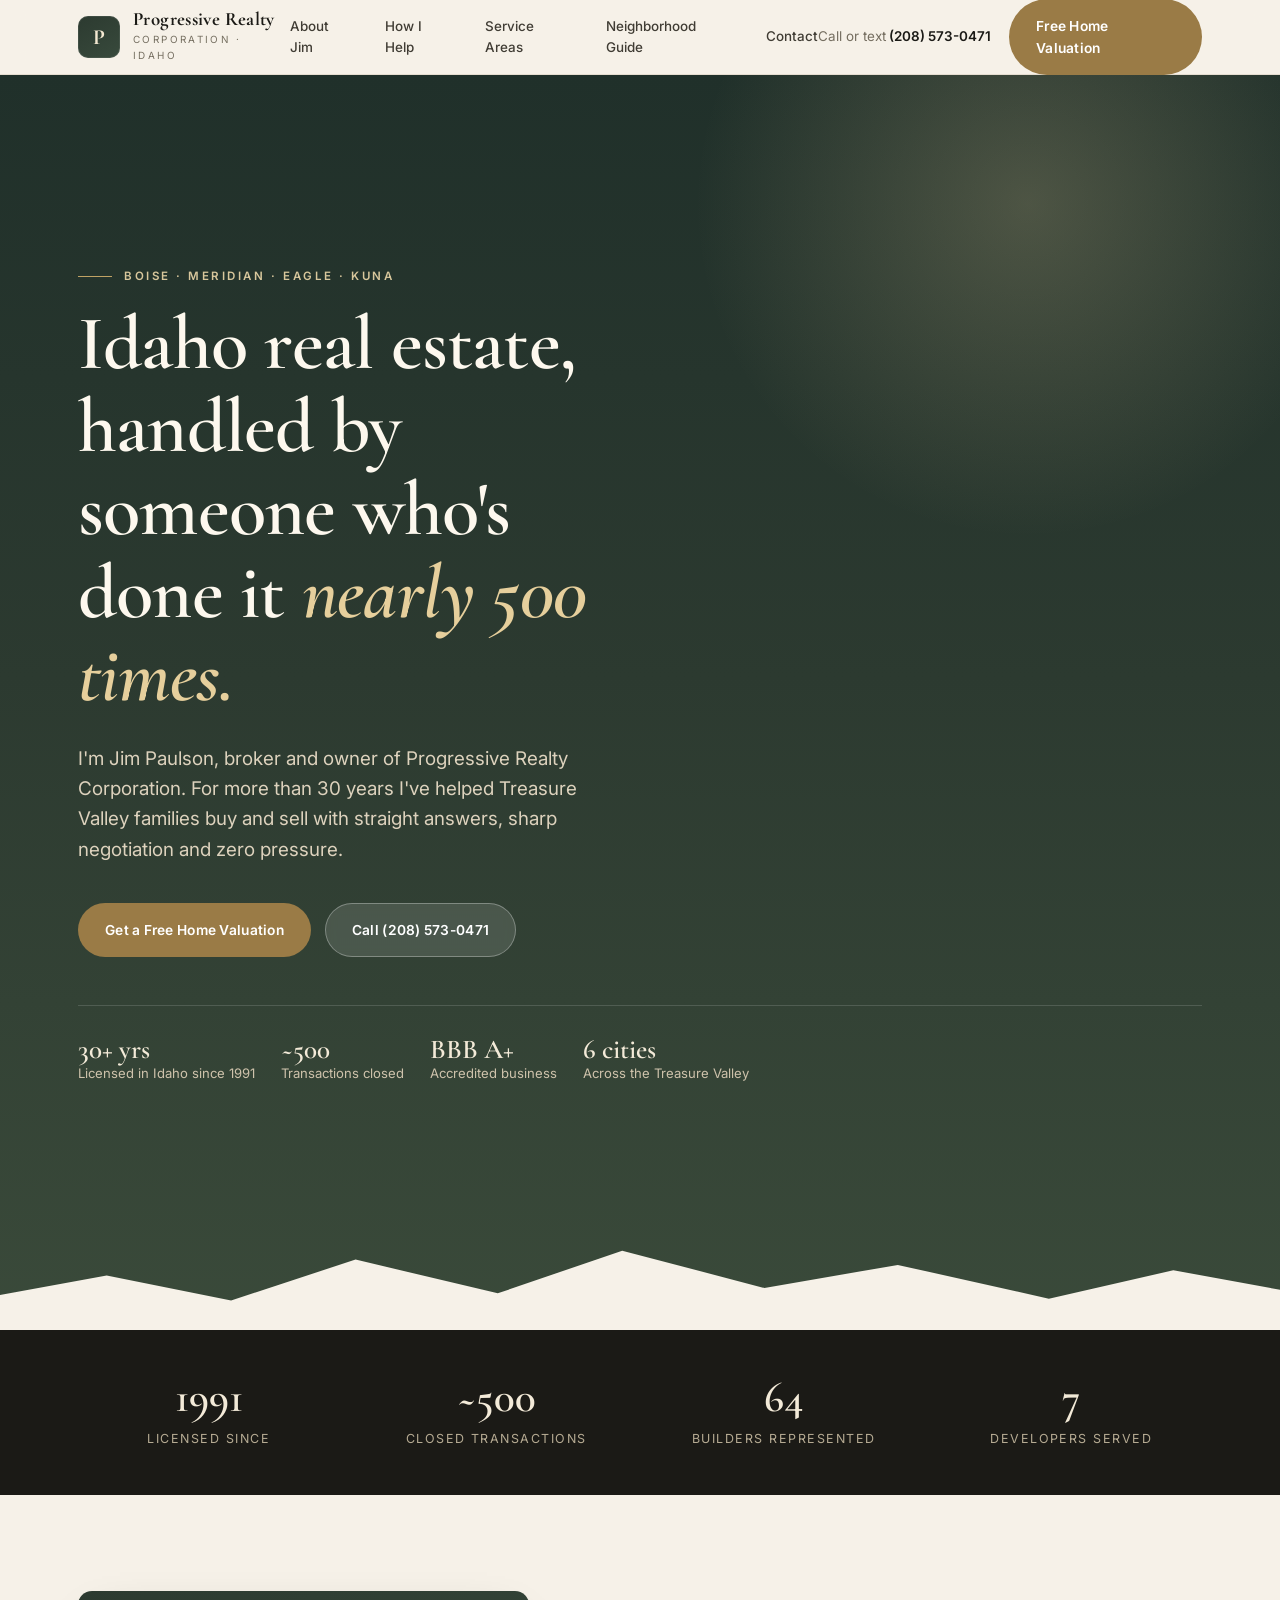
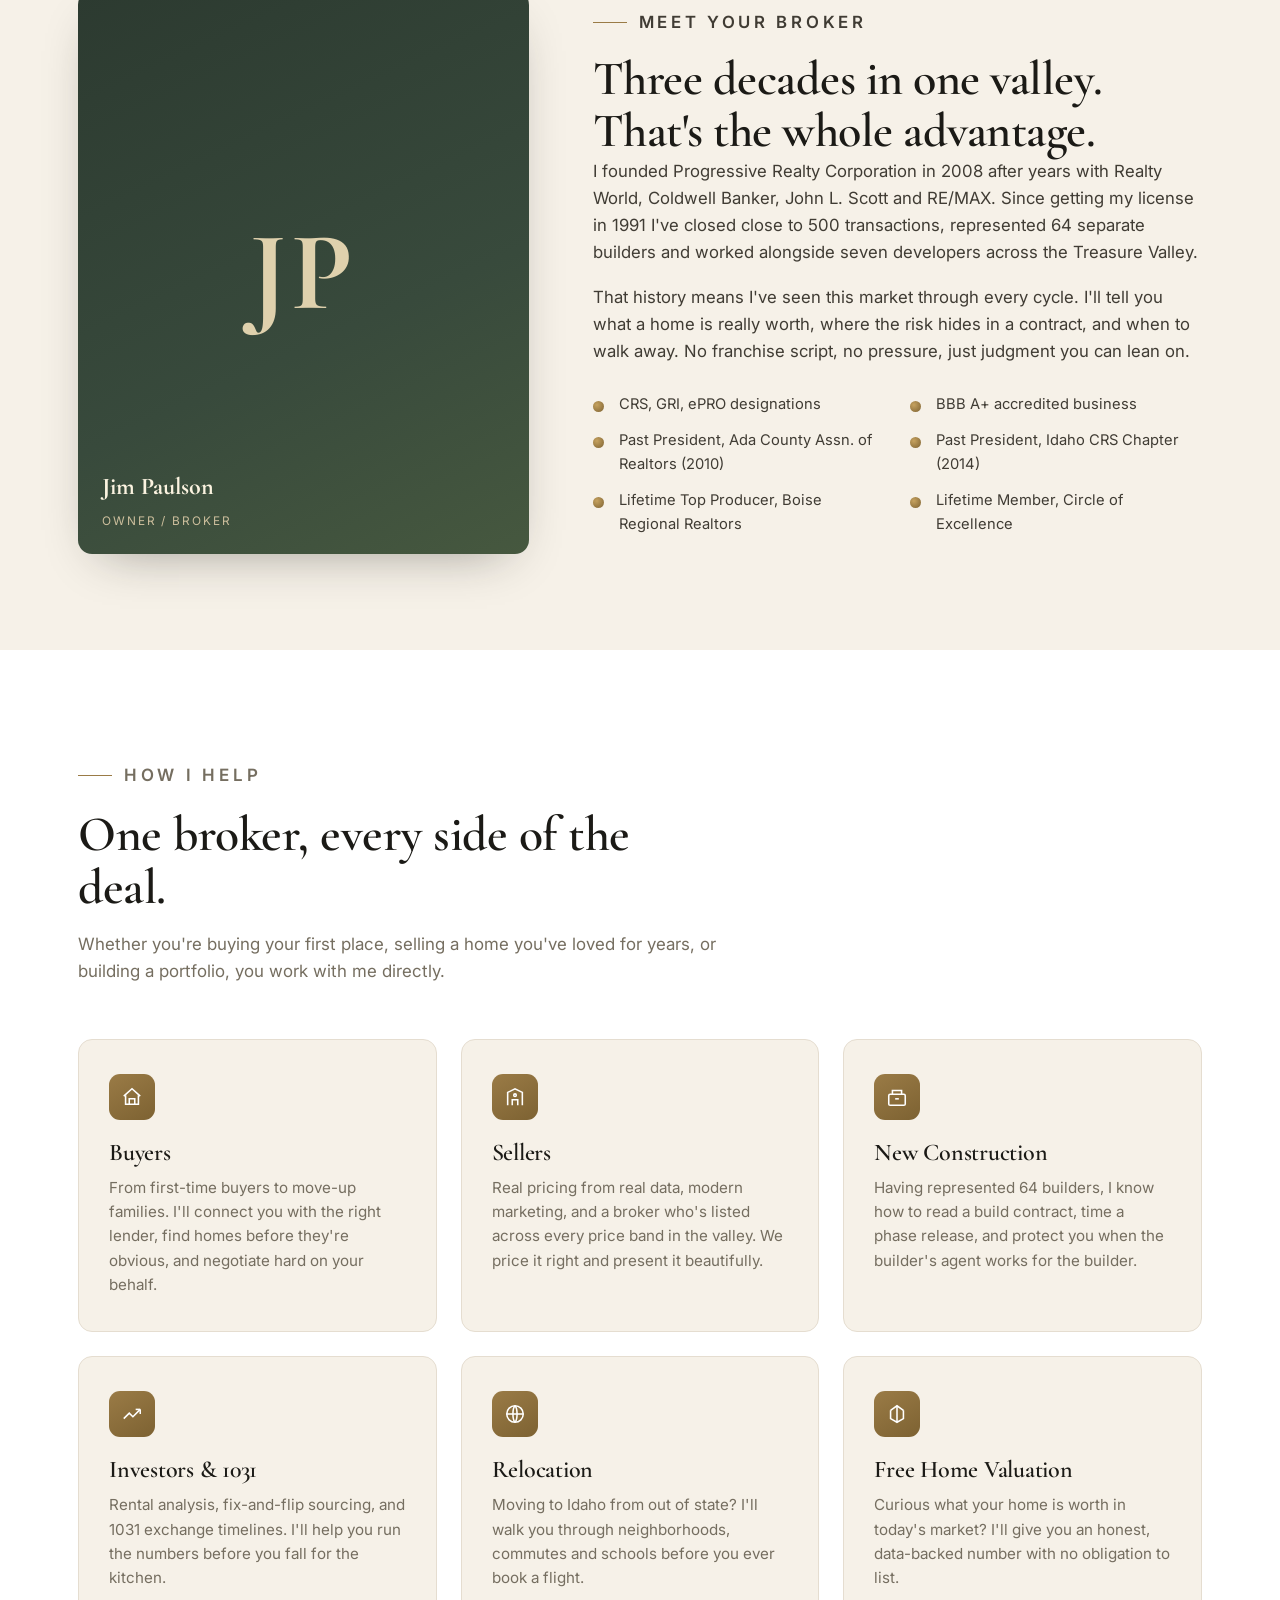
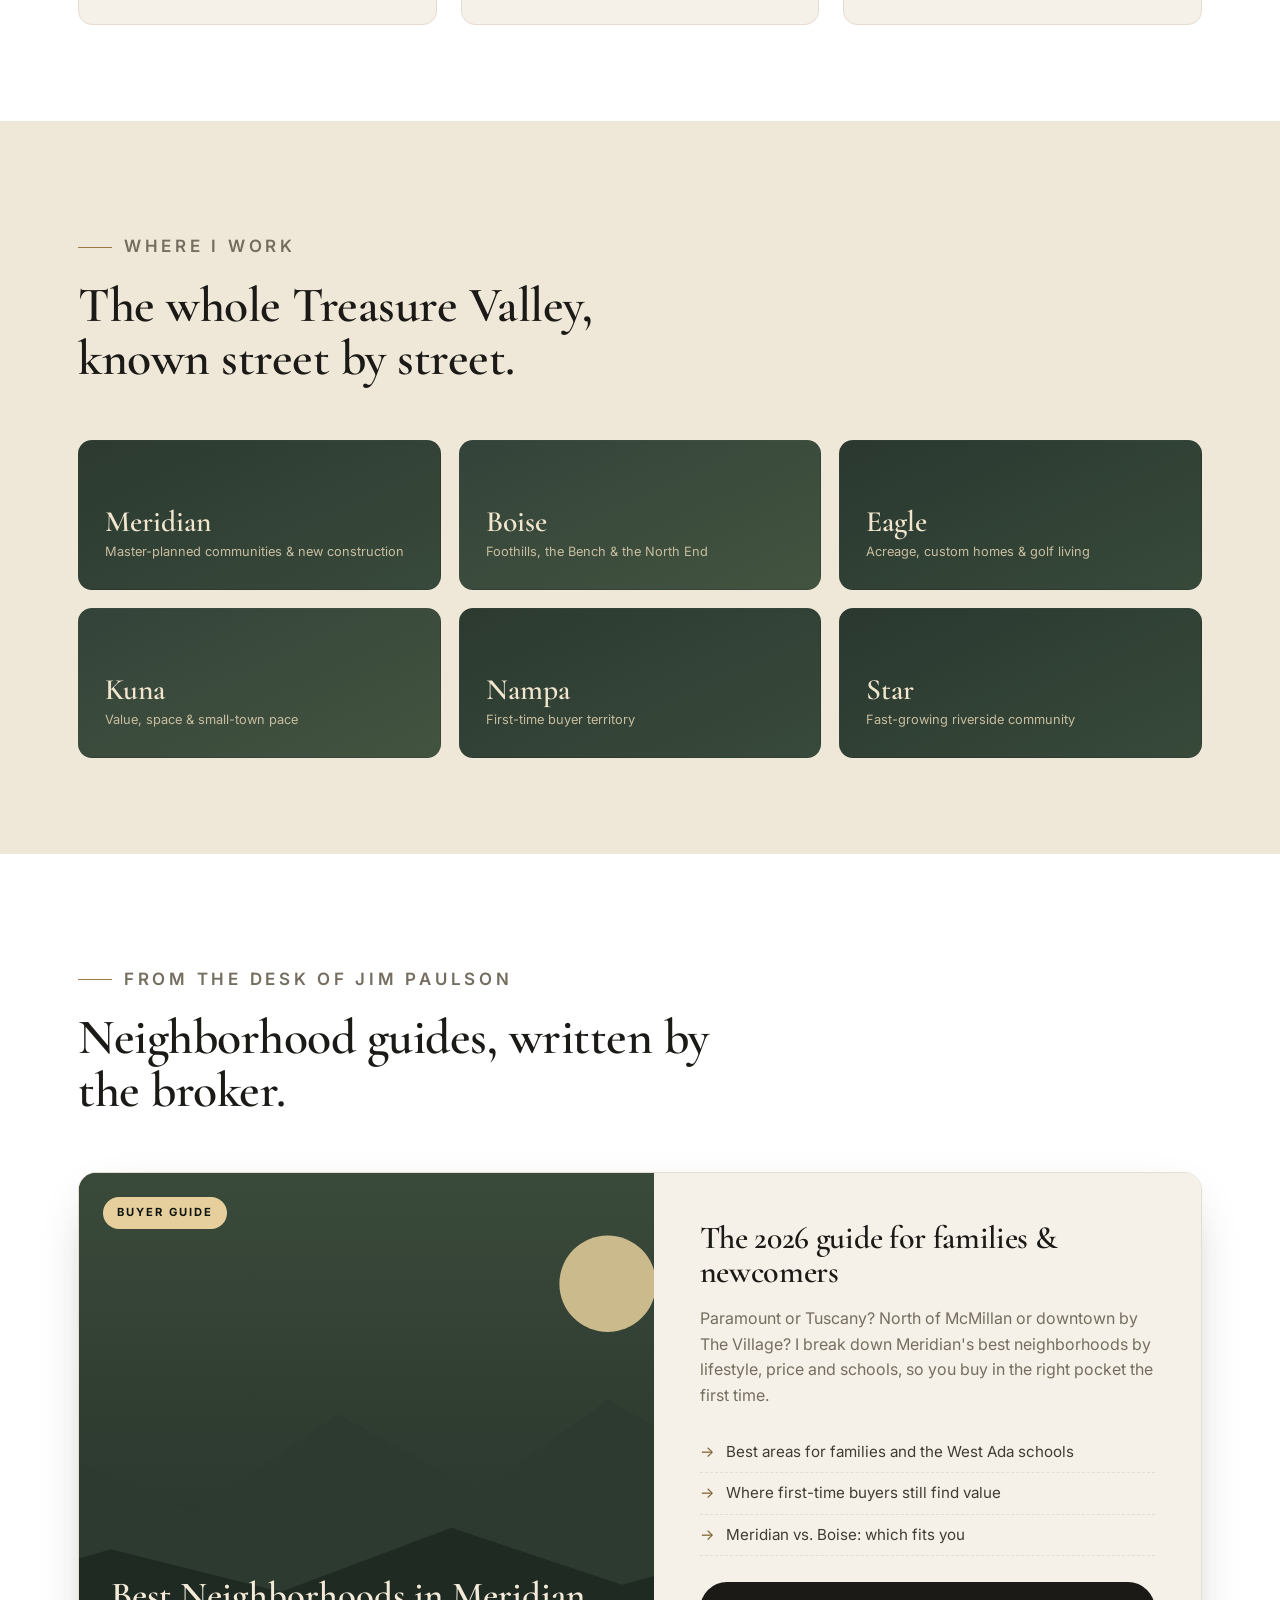
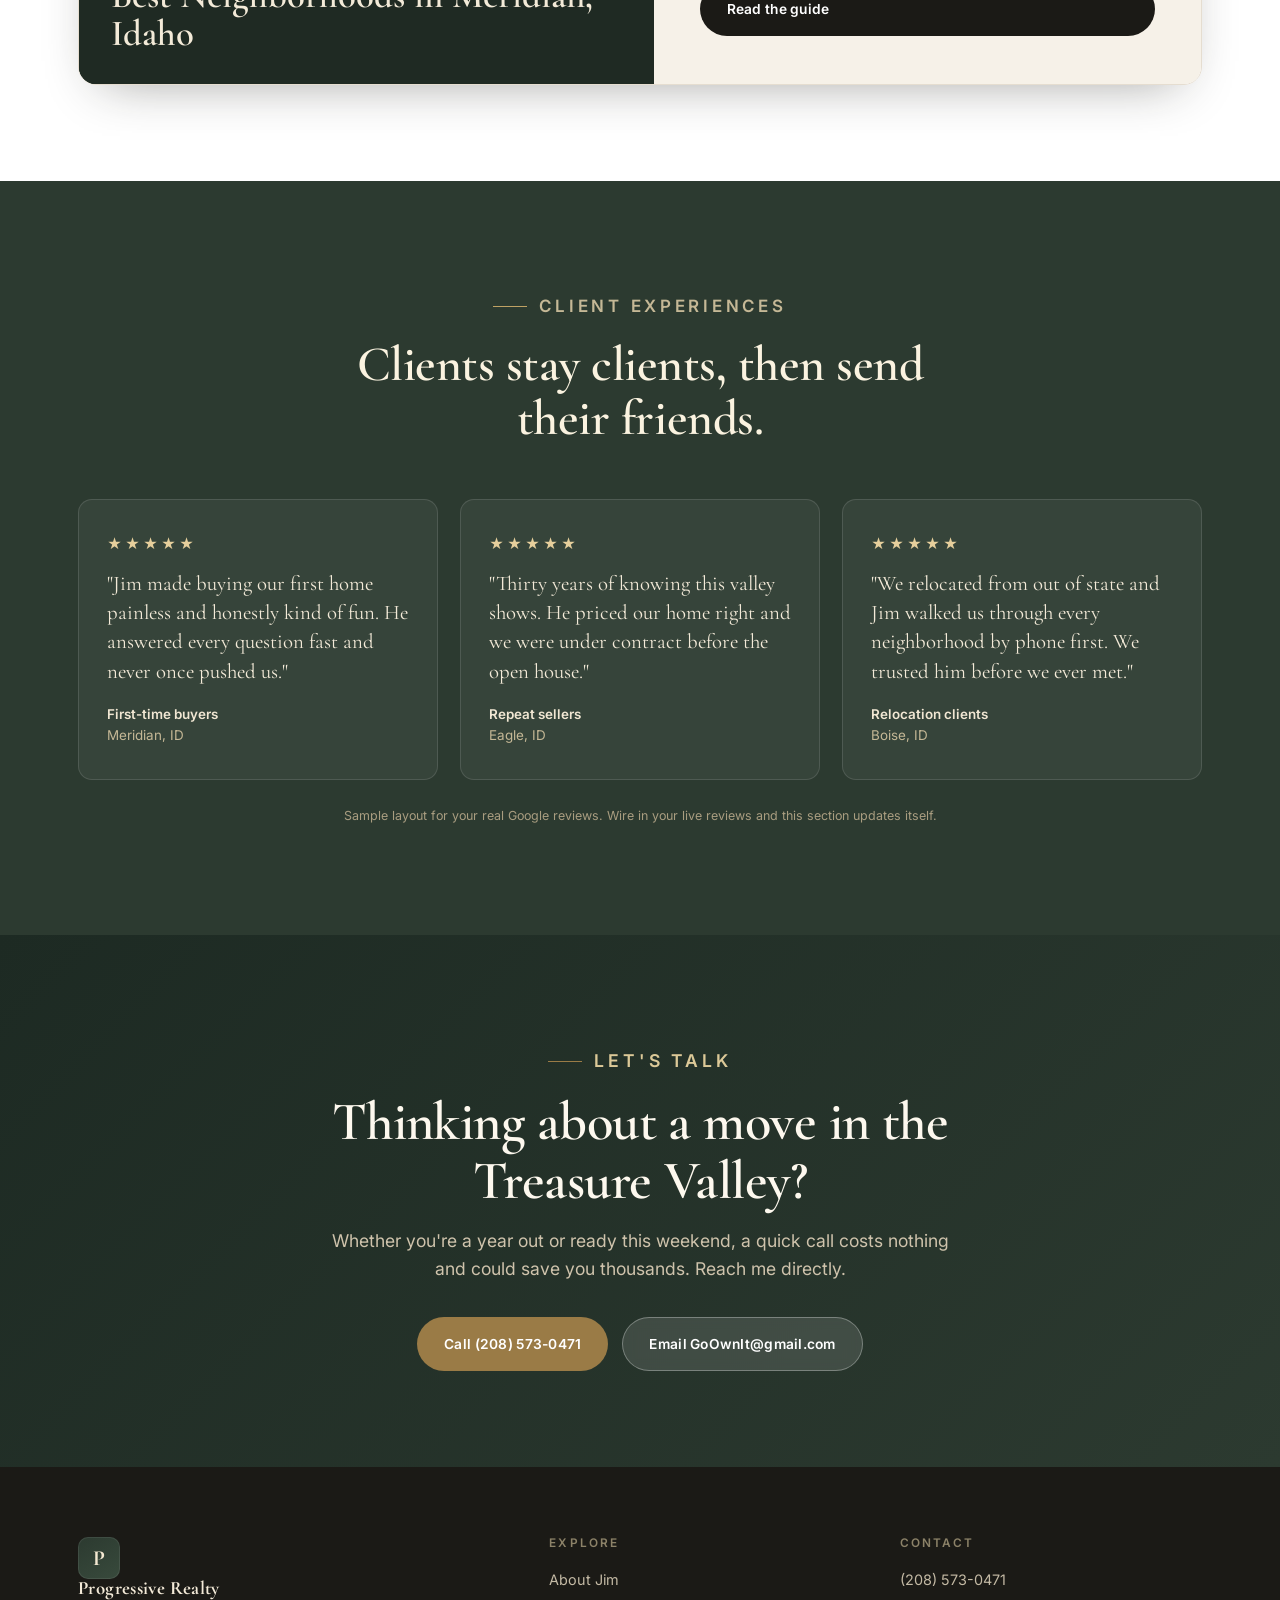
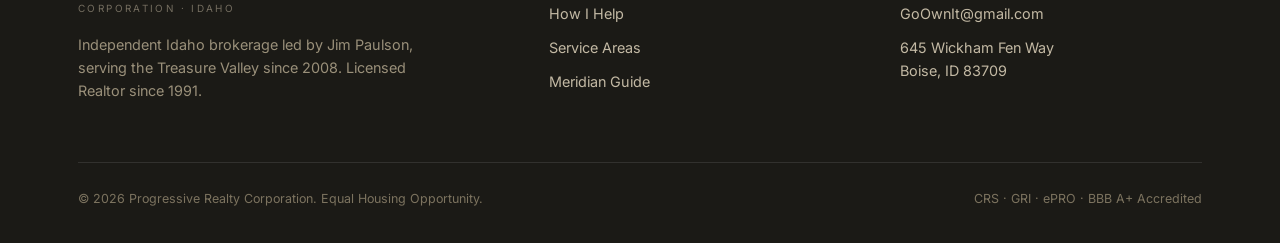
==== index.html @ 0dbea503 "Polish: replace em dash in homepage title" ====
<!DOCTYPE html>
<html lang="en">
<head>
<meta charset="UTF-8">
<meta name="viewport" content="width=device-width, initial-scale=1">
<title>Progressive Realty Corporation | Boise, Meridian & Eagle Idaho Real Estate | Jim Paulson, Broker</title>
<meta name="description" content="Buy or sell with Jim Paulson, broker/owner of Progressive Realty Corporation. 30+ years and nearly 500 closed transactions across Boise, Meridian, Eagle, Kuna, Nampa and Star, Idaho. BBB A+ accredited.">
<link rel="canonical" href="https://www.progressive-realty.info/">
<meta property="og:type" content="website">
<meta property="og:title" content="Progressive Realty Corporation — Boise & Meridian Idaho Real Estate">
<meta property="og:description" content="A Treasure Valley broker with 30+ years and nearly 500 closed deals. Honest guidance for buyers and sellers in Boise, Meridian and Eagle.">
<meta property="og:url" content="https://www.progressive-realty.info/">
<meta name="robots" content="index,follow">
<link rel="preconnect" href="https://fonts.googleapis.com">
<link rel="preconnect" href="https://fonts.gstatic.com" crossorigin>
<link href="https://fonts.googleapis.com/css2?family=Cormorant+Garamond:ital,wght@0,500;0,600;0,700;1,500;1,600&family=Inter:wght@400;500;600;700&display=swap" rel="stylesheet">
<link rel="stylesheet" href="styles.css">
<link rel="icon" href="data:image/svg+xml,<svg xmlns='http://www.w3.org/2000/svg' viewBox='0 0 100 100'><rect width='100' height='100' rx='20' fill='%232c3a30'/><text x='50' y='70' font-size='62' text-anchor='middle' fill='%23e9d9b4' font-family='Georgia,serif' font-weight='700'>P</text></svg>">
<script type="application/ld+json">
{
  "@context":"https://schema.org",
  "@type":"RealEstateAgent",
  "name":"Progressive Realty Corporation — Jim Paulson",
  "image":"https://www.progressive-realty.info/",
  "url":"https://www.progressive-realty.info/",
  "telephone":"+1-208-573-0471",
  "email":"GoOwnIt@gmail.com",
  "founder":"Jim Paulson",
  "foundingDate":"2008",
  "priceRange":"$$",
  "address":{"@type":"PostalAddress","streetAddress":"645 Wickham Fen Way","addressLocality":"Boise","addressRegion":"ID","postalCode":"83709","addressCountry":"US"},
  "areaServed":["Boise, ID","Meridian, ID","Eagle, ID","Kuna, ID","Nampa, ID","Star, ID"],
  "knowsAbout":["Residential real estate","First-time home buyers","New construction","Investment property","1031 exchange","Relocation"],
  "award":["Lifetime Top Producer & Honor Society Member — Boise Regional Realtors","Lifetime Member, Circle of Excellence — Ada County Association of Realtors","Past President, Ada County Association of Realtors (2010)","Past President, Idaho Chapter Council of Residential Specialists (2014)"]
}
</script>
</head>
<body>

<header class="nav">
  <div class="wrap nav-inner">
    <a class="brand" href="/">
      <div class="brand-mark">P</div>
      <div>
        <div class="brand-name">Progressive Realty</div>
        <div class="brand-sub">Corporation &middot; Idaho</div>
      </div>
    </a>
    <nav class="nav-links">
      <a href="#about">About Jim</a>
      <a href="#services">How I Help</a>
      <a href="#areas">Service Areas</a>
      <a href="meridian-neighborhoods.html">Neighborhood Guide</a>
      <a href="#contact">Contact</a>
    </nav>
    <div class="nav-cta">
      <span class="nav-phone"><span>Call or text</span> (208) 573-0471</span>
      <a class="btn btn-gold" href="#contact">Free Home Valuation</a>
    </div>
  </div>
</header>

<section class="hero">
  <div class="hero-glow"></div>
  <div class="wrap">
    <p class="eyebrow hero-eyebrow">Boise &middot; Meridian &middot; Eagle &middot; Kuna</p>
    <h1>Idaho real estate, handled by someone who's done it <em>nearly 500 times.</em></h1>
    <p class="hero-lead">I'm Jim Paulson, broker and owner of Progressive Realty Corporation. For more than 30 years I've helped Treasure Valley families buy and sell with straight answers, sharp negotiation and zero pressure.</p>
    <div class="hero-actions">
      <a class="btn btn-gold" href="#contact">Get a Free Home Valuation</a>
      <a class="btn btn-light" href="tel:+12085730471">Call (208) 573-0471</a>
    </div>
    <div class="hero-trust">
      <div><b>30+ yrs</b>Licensed in Idaho since 1991</div>
      <div><b>~500</b>Transactions closed</div>
      <div><b>BBB A+</b>Accredited business</div>
      <div><b>6 cities</b>Across the Treasure Valley</div>
    </div>
  </div>
  <svg class="hero-ridge" viewBox="0 0 1440 120" preserveAspectRatio="none" xmlns="http://www.w3.org/2000/svg">
    <path d="M0,80 L120,58 L260,86 L400,40 L560,78 L700,30 L860,72 L1010,46 L1180,84 L1320,52 L1440,74 L1440,120 L0,120 Z" fill="#f6f1e8"/>
  </svg>
</section>

<section class="stats" style="padding-top:46px;padding-bottom:46px">
  <div class="wrap">
    <div class="stats-grid">
      <div class="stat reveal"><b>1991</b><span>Licensed Since</span></div>
      <div class="stat reveal"><b>~500</b><span>Closed Transactions</span></div>
      <div class="stat reveal"><b>64</b><span>Builders Represented</span></div>
      <div class="stat reveal"><b>7</b><span>Developers Served</span></div>
    </div>
  </div>
</section>

<section class="about" id="about">
  <div class="wrap about-grid">
    <div class="portrait reveal">
      <div class="mono">JP</div>
      <div class="plabel"><b>Jim Paulson</b><span>Owner / Broker</span></div>
    </div>
    <div class="reveal">
      <p class="eyebrow">Meet your broker</p>
      <h2>Three decades in one valley. That's the whole advantage.</h2>
      <p>I founded Progressive Realty Corporation in 2008 after years with Realty World, Coldwell Banker, John L. Scott and RE/MAX. Since getting my license in 1991 I've closed close to 500 transactions, represented 64 separate builders and worked alongside seven developers across the Treasure Valley.</p>
      <p>That history means I've seen this market through every cycle. I'll tell you what a home is really worth, where the risk hides in a contract, and when to walk away. No franchise script, no pressure, just judgment you can lean on.</p>
      <ul class="creds">
        <li>CRS, GRI, ePRO designations</li>
        <li>BBB A+ accredited business</li>
        <li>Past President, Ada County Assn. of Realtors (2010)</li>
        <li>Past President, Idaho CRS Chapter (2014)</li>
        <li>Lifetime Top Producer, Boise Regional Realtors</li>
        <li>Lifetime Member, Circle of Excellence</li>
      </ul>
    </div>
  </div>
</section>

<section class="services" id="services">
  <div class="wrap">
    <div class="section-head reveal">
      <p class="eyebrow">How I help</p>
      <h2>One broker, every side of the deal.</h2>
      <p>Whether you're buying your first place, selling a home you've loved for years, or building a portfolio, you work with me directly.</p>
    </div>
    <div class="cards">
      <div class="card reveal">
        <div class="ic"><svg width="22" height="22" viewBox="0 0 24 24" fill="none" stroke="currentColor" stroke-width="1.7"><path d="M3 11l9-8 9 8"/><path d="M5 10v10h14V10"/><path d="M9 20v-6h6v6"/></svg></div>
        <h3>Buyers</h3>
        <p>From first-time buyers to move-up families. I'll connect you with the right lender, find homes before they're obvious, and negotiate hard on your behalf.</p>
      </div>
      <div class="card reveal">
        <div class="ic"><svg width="22" height="22" viewBox="0 0 24 24" fill="none" stroke="currentColor" stroke-width="1.7"><path d="M4 21V7l8-4 8 4v14"/><path d="M9 21v-6h6v6"/><circle cx="12" cy="10" r="1.4"/></svg></div>
        <h3>Sellers</h3>
        <p>Real pricing from real data, modern marketing, and a broker who's listed across every price band in the valley. We price it right and present it beautifully.</p>
      </div>
      <div class="card reveal">
        <div class="ic"><svg width="22" height="22" viewBox="0 0 24 24" fill="none" stroke="currentColor" stroke-width="1.7"><rect x="3" y="9" width="18" height="12" rx="1.5"/><path d="M7 9V5h10v4"/><path d="M10 14h4"/></svg></div>
        <h3>New Construction</h3>
        <p>Having represented 64 builders, I know how to read a build contract, time a phase release, and protect you when the builder's agent works for the builder.</p>
      </div>
      <div class="card reveal">
        <div class="ic"><svg width="22" height="22" viewBox="0 0 24 24" fill="none" stroke="currentColor" stroke-width="1.7"><path d="M3 17l6-6 4 4 8-8"/><path d="M21 7v5"/><path d="M21 7h-5"/></svg></div>
        <h3>Investors &amp; 1031</h3>
        <p>Rental analysis, fix-and-flip sourcing, and 1031 exchange timelines. I'll help you run the numbers before you fall for the kitchen.</p>
      </div>
      <div class="card reveal">
        <div class="ic"><svg width="22" height="22" viewBox="0 0 24 24" fill="none" stroke="currentColor" stroke-width="1.7"><circle cx="12" cy="12" r="9"/><path d="M3 12h18"/><path d="M12 3c3 3 3 15 0 18M12 3c-3 3-3 15 0 18"/></svg></div>
        <h3>Relocation</h3>
        <p>Moving to Idaho from out of state? I'll walk you through neighborhoods, commutes and schools before you ever book a flight.</p>
      </div>
      <div class="card reveal">
        <div class="ic"><svg width="22" height="22" viewBox="0 0 24 24" fill="none" stroke="currentColor" stroke-width="1.7"><path d="M12 3v18"/><path d="M5 8l7-5 7 5"/><path d="M5 8v9l7 4 7-4V8"/></svg></div>
        <h3>Free Home Valuation</h3>
        <p>Curious what your home is worth in today's market? I'll give you an honest, data-backed number with no obligation to list.</p>
      </div>
    </div>
  </div>
</section>

<section class="areas" id="areas">
  <div class="wrap">
    <div class="section-head reveal">
      <p class="eyebrow">Where I work</p>
      <h2>The whole Treasure Valley, known street by street.</h2>
    </div>
    <div class="area-grid">
      <div class="area reveal"><b>Meridian</b><span>Master-planned communities &amp; new construction</span></div>
      <div class="area reveal"><b>Boise</b><span>Foothills, the Bench &amp; the North End</span></div>
      <div class="area reveal"><b>Eagle</b><span>Acreage, custom homes &amp; golf living</span></div>
      <div class="area reveal"><b>Kuna</b><span>Value, space &amp; small-town pace</span></div>
      <div class="area reveal"><b>Nampa</b><span>First-time buyer territory</span></div>
      <div class="area reveal"><b>Star</b><span>Fast-growing riverside community</span></div>
    </div>
  </div>
</section>

<section class="guide">
  <div class="wrap">
    <div class="section-head reveal">
      <p class="eyebrow">From the desk of Jim Paulson</p>
      <h2>Neighborhood guides, written by the broker.</h2>
    </div>
    <a href="meridian-neighborhoods.html" class="guide-card reveal" style="color:inherit">
      <div class="guide-vis">
        <span class="tag">Buyer Guide</span>
        <svg viewBox="0 0 600 360" preserveAspectRatio="xMidYMid slice" xmlns="http://www.w3.org/2000/svg" style="position:absolute;inset:0;width:100%;height:100%">
          <defs><linearGradient id="g1" x1="0" y1="0" x2="0" y2="1"><stop offset="0" stop-color="#3a4a3a"/><stop offset="1" stop-color="#243029"/></linearGradient></defs>
          <rect width="600" height="360" fill="url(#g1)"/>
          <circle cx="470" cy="78" r="34" fill="#e6cf9c" opacity="0.85"/>
          <path d="M0,250 L90,200 L180,240 L280,170 L380,225 L470,160 L560,210 L600,188 L600,360 L0,360 Z" fill="#2c3a30"/>
          <path d="M0,300 L120,265 L240,295 L360,250 L480,290 L600,258 L600,360 L0,360 Z" fill="#1f2a23"/>
        </svg>
        <div class="ghead"><b>Best Neighborhoods in Meridian, Idaho</b></div>
      </div>
      <div class="guide-body">
        <h3>The 2026 guide for families &amp; newcomers</h3>
        <p>Paramount or Tuscany? North of McMillan or downtown by The Village? I break down Meridian's best neighborhoods by lifestyle, price and schools, so you buy in the right pocket the first time.</p>
        <ul class="guide-list">
          <li>Best areas for families and the West Ada schools</li>
          <li>Where first-time buyers still find value</li>
          <li>Meridian vs. Boise: which fits you</li>
        </ul>
        <span class="btn btn-primary">Read the guide</span>
      </div>
    </a>
  </div>
</section>

<section class="tmt">
  <div class="wrap">
    <div class="section-head center reveal">
      <p class="eyebrow center">Client experiences</p>
      <h2>Clients stay clients, then send their friends.</h2>
    </div>
    <div class="tmt-grid">
      <div class="quote reveal">
        <div class="stars">&#9733;&#9733;&#9733;&#9733;&#9733;</div>
        <p>"Jim made buying our first home painless and honestly kind of fun. He answered every question fast and never once pushed us."</p>
        <div class="who"><b>First-time buyers</b>Meridian, ID</div>
      </div>
      <div class="quote reveal">
        <div class="stars">&#9733;&#9733;&#9733;&#9733;&#9733;</div>
        <p>"Thirty years of knowing this valley shows. He priced our home right and we were under contract before the open house."</p>
        <div class="who"><b>Repeat sellers</b>Eagle, ID</div>
      </div>
      <div class="quote reveal">
        <div class="stars">&#9733;&#9733;&#9733;&#9733;&#9733;</div>
        <p>"We relocated from out of state and Jim walked us through every neighborhood by phone first. We trusted him before we ever met."</p>
        <div class="who"><b>Relocation clients</b>Boise, ID</div>
      </div>
    </div>
    <p class="tmt-note">Sample layout for your real Google reviews. Wire in your live reviews and this section updates itself.</p>
  </div>
</section>

<section class="cta" id="contact">
  <div class="wrap cta-inner">
    <p class="eyebrow center" style="color:#dcc998">Let's talk</p>
    <h2>Thinking about a move in the Treasure Valley?</h2>
    <p>Whether you're a year out or ready this weekend, a quick call costs nothing and could save you thousands. Reach me directly.</p>
    <div class="cta-actions">
      <a class="btn btn-gold" href="tel:+12085730471">Call (208) 573-0471</a>
      <a class="btn btn-light" href="mailto:GoOwnIt@gmail.com">Email GoOwnIt@gmail.com</a>
    </div>
  </div>
</section>

<footer class="footer">
  <div class="wrap">
    <div class="footer-grid">
      <div class="footer-about">
        <a class="brand" href="/" style="margin-bottom:6px">
          <div class="brand-mark">P</div>
          <div><div class="brand-name">Progressive Realty</div><div class="brand-sub">Corporation &middot; Idaho</div></div>
        </a>
        <p>Independent Idaho brokerage led by Jim Paulson, serving the Treasure Valley since 2008. Licensed Realtor since 1991.</p>
      </div>
      <div>
        <h4>Explore</h4>
        <a href="#about">About Jim</a>
        <a href="#services">How I Help</a>
        <a href="#areas">Service Areas</a>
        <a href="meridian-neighborhoods.html">Meridian Guide</a>
      </div>
      <div>
        <h4>Contact</h4>
        <a href="tel:+12085730471">(208) 573-0471</a>
        <a href="mailto:GoOwnIt@gmail.com">GoOwnIt@gmail.com</a>
        <a href="#">645 Wickham Fen Way<br>Boise, ID 83709</a>
      </div>
    </div>
    <div class="footer-bottom">
      <span>&copy; 2026 Progressive Realty Corporation. Equal Housing Opportunity.</span>
      <span>CRS &middot; GRI &middot; ePRO &middot; BBB A+ Accredited</span>
    </div>
  </div>
</footer>

<script>
(function(){
  var els=document.querySelectorAll('.reveal');
  if(!('IntersectionObserver' in window)){els.forEach(function(e){e.classList.add('in')});return;}
  var io=new IntersectionObserver(function(en){en.forEach(function(x){if(x.isIntersecting){x.target.classList.add('in');io.unobserve(x.target);}})},{threshold:0.12});
  els.forEach(function(e){io.observe(e)});
})();
</script>
</body>
</html>
---- styles.css ----
/* Progressive Realty Corporation — modern luxe editorial. Sample rebuild for Jim Paulson. */
:root{
  --ink:#1b1a16;--ink-soft:#403c34;--muted:#756e60;--line:#e5ddd0;--paper:#ffffff;
  --cream:#f6f1e8;--cream-2:#efe7d8;--bronze:#9a7b46;--bronze-deep:#7d6232;
  --forest:#2c3a30;--forest-2:#384a3c;
  --shadow:0 18px 50px -24px rgba(27,26,22,.45);--shadow-sm:0 8px 24px -16px rgba(27,26,22,.5);
  --maxw:1180px;--radius:14px;
}
*{box-sizing:border-box}
html{scroll-behavior:smooth}
body{margin:0;font-family:"Inter",-apple-system,BlinkMacSystemFont,"Segoe UI",sans-serif;color:var(--ink);background:var(--cream);line-height:1.6;-webkit-font-smoothing:antialiased;text-rendering:optimizeLegibility}
h1,h2,h3,h4{font-family:"Cormorant Garamond",Georgia,serif;font-weight:600;line-height:1.08;color:var(--ink);letter-spacing:-.01em;margin:0}
p{margin:0 0 1.1em}
a{color:inherit;text-decoration:none}
img{max-width:100%;display:block}
.wrap{max-width:var(--maxw);margin:0 auto;padding:0 28px}
.eyebrow{font-family:"Inter",sans-serif;font-size:.72rem;font-weight:600;letter-spacing:.22em;text-transform:uppercase;color:var(--bronze-deep);margin:0 0 18px;display:flex;align-items:center;gap:12px}
.eyebrow::before{content:"";width:34px;height:1px;background:var(--bronze)}
.eyebrow.center{justify-content:center}
.serif{font-family:"Cormorant Garamond",Georgia,serif}
.btn{display:inline-flex;align-items:center;gap:10px;font-size:.86rem;font-weight:600;letter-spacing:.02em;padding:15px 26px;border-radius:999px;border:1px solid transparent;cursor:pointer;transition:transform .18s ease,box-shadow .2s ease,background .2s ease,color .2s ease}
.btn-primary{background:var(--ink);color:#fff}
.btn-primary:hover{transform:translateY(-2px);box-shadow:var(--shadow-sm);background:#000}
.btn-gold{background:var(--bronze);color:#fff}
.btn-gold:hover{transform:translateY(-2px);box-shadow:0 14px 30px -16px rgba(154,123,70,.8);background:var(--bronze-deep)}
.btn-ghost{background:transparent;border-color:var(--line);color:var(--ink)}
.btn-ghost:hover{border-color:var(--ink);transform:translateY(-2px)}
.btn-light{background:rgba(255,255,255,.12);color:#fff;border-color:rgba(255,255,255,.3);backdrop-filter:blur(6px)}
.btn-light:hover{background:rgba(255,255,255,.2);transform:translateY(-2px)}
.nav{position:sticky;top:0;z-index:50;background:rgba(246,241,232,.86);backdrop-filter:blur(12px);border-bottom:1px solid var(--line)}
.nav-inner{display:flex;align-items:center;justify-content:space-between;height:74px}
.brand{display:flex;align-items:center;gap:13px}
.brand-mark{width:42px;height:42px;border-radius:10px;flex:none;background:linear-gradient(150deg,var(--forest),var(--forest-2));color:#f4e9d2;display:grid;place-items:center;font-family:"Cormorant Garamond",serif;font-size:1.35rem;font-weight:700;box-shadow:inset 0 0 0 1px rgba(255,255,255,.08)}
.brand-name{font-family:"Cormorant Garamond",serif;font-size:1.18rem;font-weight:700;letter-spacing:.02em;line-height:1}
.brand-sub{font-size:.62rem;letter-spacing:.24em;text-transform:uppercase;color:var(--muted);margin-top:3px}
.nav-links{display:flex;align-items:center;gap:30px}
.nav-links a{font-size:.84rem;font-weight:500;color:var(--ink-soft);transition:color .15s}
.nav-links a:hover{color:var(--bronze-deep)}
.nav-cta{display:flex;align-items:center;gap:18px}
.nav-phone{font-size:.84rem;font-weight:600;color:var(--ink);white-space:nowrap}
.nav-phone span{color:var(--muted);font-weight:400}
.hero{position:relative;overflow:hidden;background:linear-gradient(180deg,#20302a 0%,#2c3a30 48%,#3a4a3a 100%);color:#f3ead8}
.hero .wrap{position:relative;z-index:3;padding-top:96px;padding-bottom:150px}
.hero-eyebrow{color:#d8c79c}
.hero-eyebrow::before{background:#bfa264}
.hero h1{font-size:clamp(2.7rem,6vw,5rem);color:#fdf8ee;max-width:14ch}
.hero h1 em{font-style:italic;color:#e6cf9c}
.hero-lead{font-size:1.18rem;max-width:46ch;color:#ddd2bd;margin-top:26px}
.hero-actions{display:flex;flex-wrap:wrap;gap:14px;margin-top:38px}
.hero-trust{display:flex;flex-wrap:wrap;gap:26px;margin-top:48px;padding-top:30px;border-top:1px solid rgba(255,255,255,.14)}
.hero-trust div{font-size:.82rem;color:#cfc3ac}
.hero-trust b{display:block;font-family:"Cormorant Garamond",serif;font-size:1.7rem;color:#f3ead8;font-weight:600;line-height:1}
.hero-ridge{position:absolute;left:0;right:0;bottom:-1px;z-index:2;width:100%;height:auto;display:block}
.hero-glow{position:absolute;top:-20%;right:-10%;width:60vw;height:60vw;max-width:760px;max-height:760px;border-radius:50%;background:radial-gradient(circle,rgba(230,207,156,.22),rgba(230,207,156,0) 62%);z-index:1;pointer-events:none}
section{padding:96px 0}
.section-head{max-width:640px;margin-bottom:54px}
.section-head.center{margin-left:auto;margin-right:auto;text-align:center}
.section-head h2{font-size:clamp(2rem,4vw,3.1rem)}
.section-head p{color:var(--muted);font-size:1.06rem;margin-top:16px}
.lead-muted{color:var(--muted)}
.stats{background:var(--ink);color:#efe7d8;padding:54px 0}
.stats-grid{display:grid;grid-template-columns:repeat(4,1fr);gap:26px;text-align:center}
.stat b{display:block;font-family:"Cormorant Garamond",serif;font-size:2.7rem;font-weight:600;color:#f3ead8;line-height:1}
.stat span{display:block;font-size:.78rem;letter-spacing:.12em;text-transform:uppercase;color:#b6ab93;margin-top:10px}
.about{background:var(--cream)}
.about-grid{display:grid;grid-template-columns:0.85fr 1.15fr;gap:64px;align-items:center}
.portrait{position:relative;border-radius:var(--radius);overflow:hidden;aspect-ratio:4/5;background:linear-gradient(155deg,var(--forest),var(--forest-2) 60%,#46583f);box-shadow:var(--shadow);display:grid;place-items:center;color:#e9d9b4}
.portrait .mono{font-family:"Cormorant Garamond",serif;font-size:7rem;font-weight:700;opacity:.95;letter-spacing:.04em}
.portrait .plabel{position:absolute;left:24px;bottom:22px;right:24px}
.portrait .plabel b{font-family:"Cormorant Garamond",serif;font-size:1.5rem;display:block;color:#fbf3e0}
.portrait .plabel span{font-size:.74rem;letter-spacing:.16em;text-transform:uppercase;color:#cdbf9d}
.about h2{font-size:clamp(2rem,4vw,3rem)}
.about p{color:var(--ink-soft);font-size:1.05rem}
.creds{list-style:none;margin:28px 0 0;padding:0;display:grid;grid-template-columns:1fr 1fr;gap:13px 26px}
.creds li{position:relative;padding-left:26px;font-size:.92rem;color:var(--ink-soft)}
.creds li::before{content:"";position:absolute;left:0;top:8px;width:11px;height:11px;border-radius:50%;background:radial-gradient(circle at 35% 35%,#c6a25f,var(--bronze-deep))}
.services{background:var(--paper)}
.cards{display:grid;grid-template-columns:repeat(3,1fr);gap:24px}
.card{background:var(--cream);border:1px solid var(--line);border-radius:var(--radius);padding:34px 30px;transition:transform .2s ease,box-shadow .2s ease,border-color .2s}
.card:hover{transform:translateY(-5px);box-shadow:var(--shadow);border-color:var(--cream-2)}
.card .ic{width:46px;height:46px;border-radius:11px;background:linear-gradient(150deg,var(--bronze),var(--bronze-deep));display:grid;place-items:center;margin-bottom:20px;color:#fff}
.card h3{font-size:1.5rem;margin-bottom:10px}
.card p{font-size:.95rem;color:var(--muted);margin:0}
.areas{background:var(--cream-2)}
.area-grid{display:grid;grid-template-columns:repeat(3,1fr);gap:18px}
.area{position:relative;border-radius:var(--radius);overflow:hidden;min-height:150px;background:linear-gradient(155deg,var(--forest),var(--forest-2));color:#f1e6cd;padding:26px;display:flex;flex-direction:column;justify-content:flex-end;border:1px solid rgba(0,0,0,.05);transition:transform .2s}
.area:nth-child(2n){background:linear-gradient(155deg,#34433a,#42543f)}
.area:nth-child(3n){background:linear-gradient(155deg,#2a3830,#374a3a)}
.area:hover{transform:translateY(-4px)}
.area b{font-family:"Cormorant Garamond",serif;font-size:1.85rem;font-weight:600;line-height:1}
.area span{font-size:.8rem;color:#c9bd9f;margin-top:6px}
.guide{background:var(--paper)}
.guide-card{display:grid;grid-template-columns:1.05fr 1fr;gap:0;border-radius:18px;overflow:hidden;box-shadow:var(--shadow);border:1px solid var(--line)}
.guide-vis{position:relative;background:linear-gradient(160deg,#243029,#33433a 55%,#48593f);min-height:360px;overflow:hidden}
.guide-vis .tag{position:absolute;top:24px;left:24px;font-size:.7rem;letter-spacing:.18em;text-transform:uppercase;color:#0f1611;background:#e6cf9c;padding:7px 14px;border-radius:999px;font-weight:700;z-index:2}
.guide-vis .ghead{position:absolute;left:32px;right:32px;bottom:30px;color:#f3ead8;z-index:2}
.guide-vis .ghead b{font-family:"Cormorant Garamond",serif;font-size:2.3rem;font-weight:600;display:block;line-height:1.05}
.guide-body{background:var(--cream);padding:48px 46px;display:flex;flex-direction:column;justify-content:center}
.guide-body h3{font-size:2rem;margin-bottom:16px}
.guide-body p{color:var(--muted)}
.guide-list{list-style:none;padding:0;margin:6px 0 26px}
.guide-list li{padding:8px 0 8px 26px;position:relative;font-size:.95rem;color:var(--ink-soft);border-bottom:1px dashed var(--line)}
.guide-list li::before{content:"\2192";position:absolute;left:0;color:var(--bronze-deep)}
.tmt{background:var(--forest);color:#f1e7d3}
.tmt .section-head h2{color:#fbf3e0}
.tmt .section-head p{color:#c5b896}
.tmt .eyebrow{color:#dcc998}
.tmt .eyebrow::before{background:#bfa264}
.tmt-grid{display:grid;grid-template-columns:repeat(3,1fr);gap:22px}
.quote{background:rgba(255,255,255,.05);border:1px solid rgba(255,255,255,.12);border-radius:var(--radius);padding:32px 28px}
.quote .stars{color:#e6cf9c;letter-spacing:3px;margin-bottom:14px;font-size:.9rem}
.quote p{font-family:"Cormorant Garamond",serif;font-size:1.3rem;line-height:1.4;color:#f3ead8;margin-bottom:18px}
.quote .who{font-size:.84rem;color:#c5b896}
.quote .who b{color:#f1e7d3;display:block;font-weight:600;font-family:"Inter",sans-serif}
.tmt-note{margin-top:26px;text-align:center;font-size:.78rem;color:#a99d80}
.cta{background:linear-gradient(135deg,#1d2a23,#2c3a30);color:#f3ead8}
.cta-inner{text-align:center;max-width:680px;margin:0 auto}
.cta h2{font-size:clamp(2.2rem,4.5vw,3.4rem);color:#fdf8ee}
.cta p{color:#cfc3ac;font-size:1.1rem;margin-top:16px}
.cta-actions{display:flex;gap:14px;justify-content:center;flex-wrap:wrap;margin-top:34px}
.footer{background:var(--ink);color:#c3b9a4;padding:70px 0 34px}
.footer-grid{display:grid;grid-template-columns:1.4fr 1fr 1fr;gap:48px;padding-bottom:44px;border-bottom:1px solid rgba(255,255,255,.1)}
.footer h4{font-family:"Inter",sans-serif;font-size:.74rem;letter-spacing:.18em;text-transform:uppercase;color:#8c8268;margin-bottom:18px;font-weight:600}
.footer a{color:#c3b9a4;font-size:.9rem;display:block;margin-bottom:11px;transition:color .15s}
.footer a:hover{color:#e6cf9c}
.footer .brand-name{color:#f3ead8}
.footer-about p{font-size:.9rem;color:#9a907a;margin-top:16px;max-width:38ch}
.footer-bottom{display:flex;justify-content:space-between;flex-wrap:wrap;gap:12px;padding-top:26px;font-size:.78rem;color:#7c735f}
.footer-bottom a{display:inline}
.article-hero{background:linear-gradient(180deg,#20302a,#2c3a30);color:#f3ead8;padding:84px 0 70px}
.article-hero .wrap{max-width:820px}
.article-hero .crumb{font-size:.78rem;letter-spacing:.08em;color:#bcae8f;margin-bottom:24px}
.article-hero .crumb a{color:#e0d0a6}
.article-hero h1{font-size:clamp(2.3rem,5vw,3.8rem);color:#fdf8ee;max-width:20ch}
.article-meta{display:flex;flex-wrap:wrap;align-items:center;gap:18px;margin-top:28px;font-size:.86rem;color:#cabd9d}
.article-meta .avatar{width:42px;height:42px;border-radius:50%;background:linear-gradient(150deg,#c6a25f,#7d6232);display:grid;place-items:center;color:#1b1a16;font-weight:700;font-family:"Cormorant Garamond",serif;font-size:1.1rem}
.article-meta b{color:#f1e7d3}
.article-wrap{max-width:760px;margin:0 auto;padding:64px 28px 40px}
.article-body{font-size:1.08rem;color:var(--ink-soft)}
.article-body .dek{font-size:1.28rem;font-family:"Cormorant Garamond",serif;color:var(--ink);line-height:1.45;margin-bottom:34px;font-style:italic}
.article-body h2{font-size:2rem;margin:50px 0 16px}
.article-body h3{font-size:1.4rem;margin:34px 0 10px}
.article-body p{margin-bottom:1.25em}
.article-body strong{color:var(--ink)}
.article-body ul{margin:0 0 1.4em;padding-left:0;list-style:none}
.article-body ul li{position:relative;padding-left:28px;margin-bottom:12px}
.article-body ul li::before{content:"";position:absolute;left:2px;top:10px;width:9px;height:9px;border-radius:50%;background:radial-gradient(circle at 35% 35%,#c6a25f,var(--bronze-deep))}
.answer-box{background:var(--cream);border-left:3px solid var(--bronze);border-radius:0 12px 12px 0;padding:24px 28px;margin:0 0 34px;font-size:1.06rem;color:var(--ink-soft)}
.answer-box b{color:var(--ink)}
.hood{border:1px solid var(--line);border-radius:14px;padding:26px 28px;margin:22px 0;background:var(--paper)}
.hood .hh{display:flex;align-items:baseline;justify-content:space-between;gap:12px;flex-wrap:wrap;margin-bottom:8px}
.hood h3{margin:0;font-size:1.45rem}
.hood .price{font-size:.8rem;font-weight:600;letter-spacing:.04em;color:var(--bronze-deep);background:var(--cream);padding:5px 12px;border-radius:999px;white-space:nowrap}
.hood p{margin:0;color:var(--muted);font-size:.98rem}
.pullquote{font-family:"Cormorant Garamond",serif;font-size:1.7rem;line-height:1.35;color:var(--ink);border-top:1px solid var(--line);border-bottom:1px solid var(--line);padding:30px 0;margin:40px 0;font-style:italic}
.faq-q{font-family:"Cormorant Garamond",serif;font-size:1.4rem;color:var(--ink);margin:28px 0 8px}
.author-box{display:flex;gap:20px;align-items:flex-start;background:var(--cream);border:1px solid var(--line);border-radius:14px;padding:28px;margin:48px 0 0}
.author-box .avatar{width:64px;height:64px;flex:none;border-radius:50%;background:linear-gradient(150deg,#c6a25f,#7d6232);display:grid;place-items:center;color:#1b1a16;font-weight:700;font-family:"Cormorant Garamond",serif;font-size:1.6rem}
.author-box b{font-size:1.05rem}
.author-box p{font-size:.92rem;color:var(--muted);margin:6px 0 0}
.article-cta{background:linear-gradient(135deg,#1d2a23,#2c3a30);color:#f3ead8;border-radius:16px;padding:46px;text-align:center;margin:50px 0 0}
.article-cta h3{font-size:2rem;color:#fdf8ee;margin-bottom:12px}
.article-cta p{color:#cfc3ac;margin-bottom:26px}
.reveal{opacity:0;transform:translateY(26px);transition:opacity .7s ease,transform .7s ease}
.reveal.in{opacity:1;transform:none}
@media(max-width:920px){
  .nav-links{display:none}
  .about-grid{grid-template-columns:1fr;gap:38px}
  .portrait{aspect-ratio:16/10;max-height:340px}
  .cards,.area-grid,.tmt-grid{grid-template-columns:1fr 1fr}
  .guide-card{grid-template-columns:1fr}
  .stats-grid{grid-template-columns:1fr 1fr;gap:34px 20px}
  .footer-grid{grid-template-columns:1fr 1fr}
}
@media(max-width:600px){
  section{padding:66px 0}
  .wrap{padding:0 20px}
  .cards,.area-grid,.tmt-grid,.creds,.footer-grid{grid-template-columns:1fr}
  .hero .wrap{padding-top:64px;padding-bottom:110px}
  .nav-phone span{display:none}
  .article-wrap{padding:44px 22px 30px}
  .author-box{flex-direction:column}
}
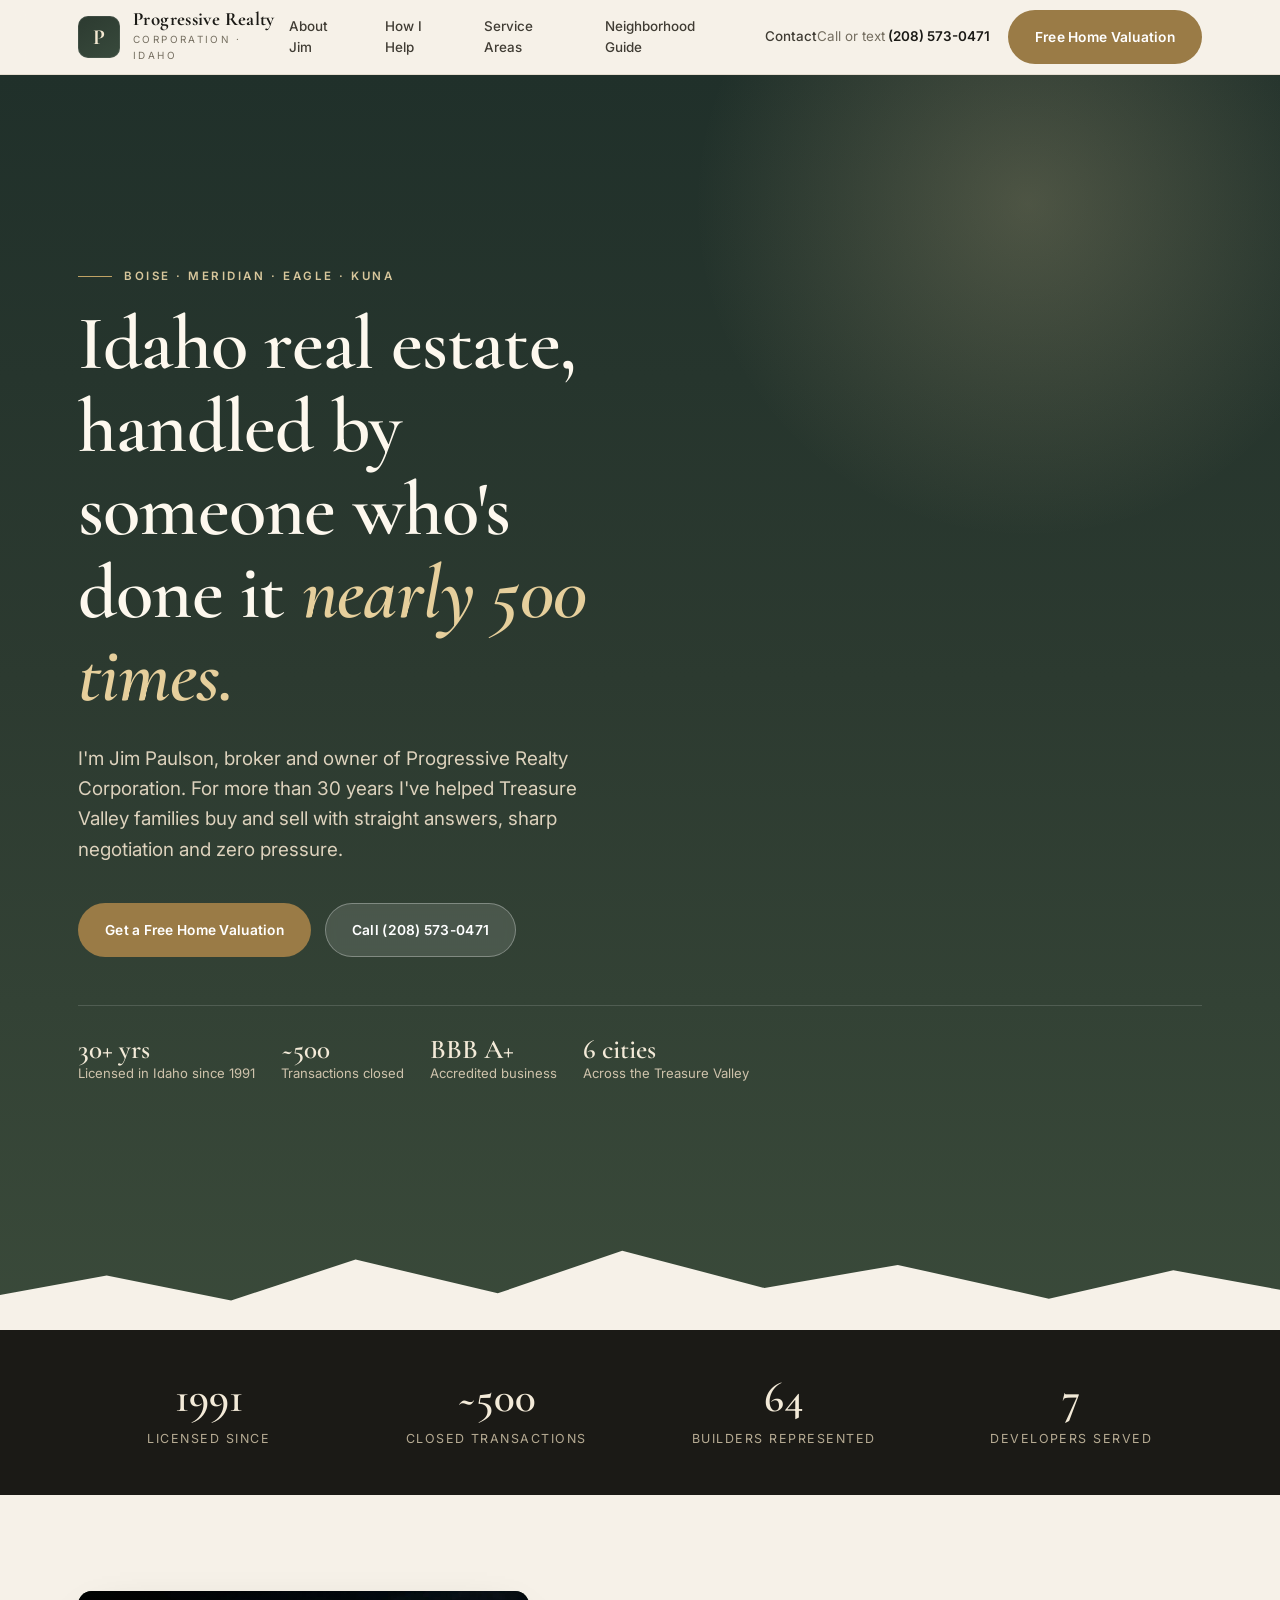
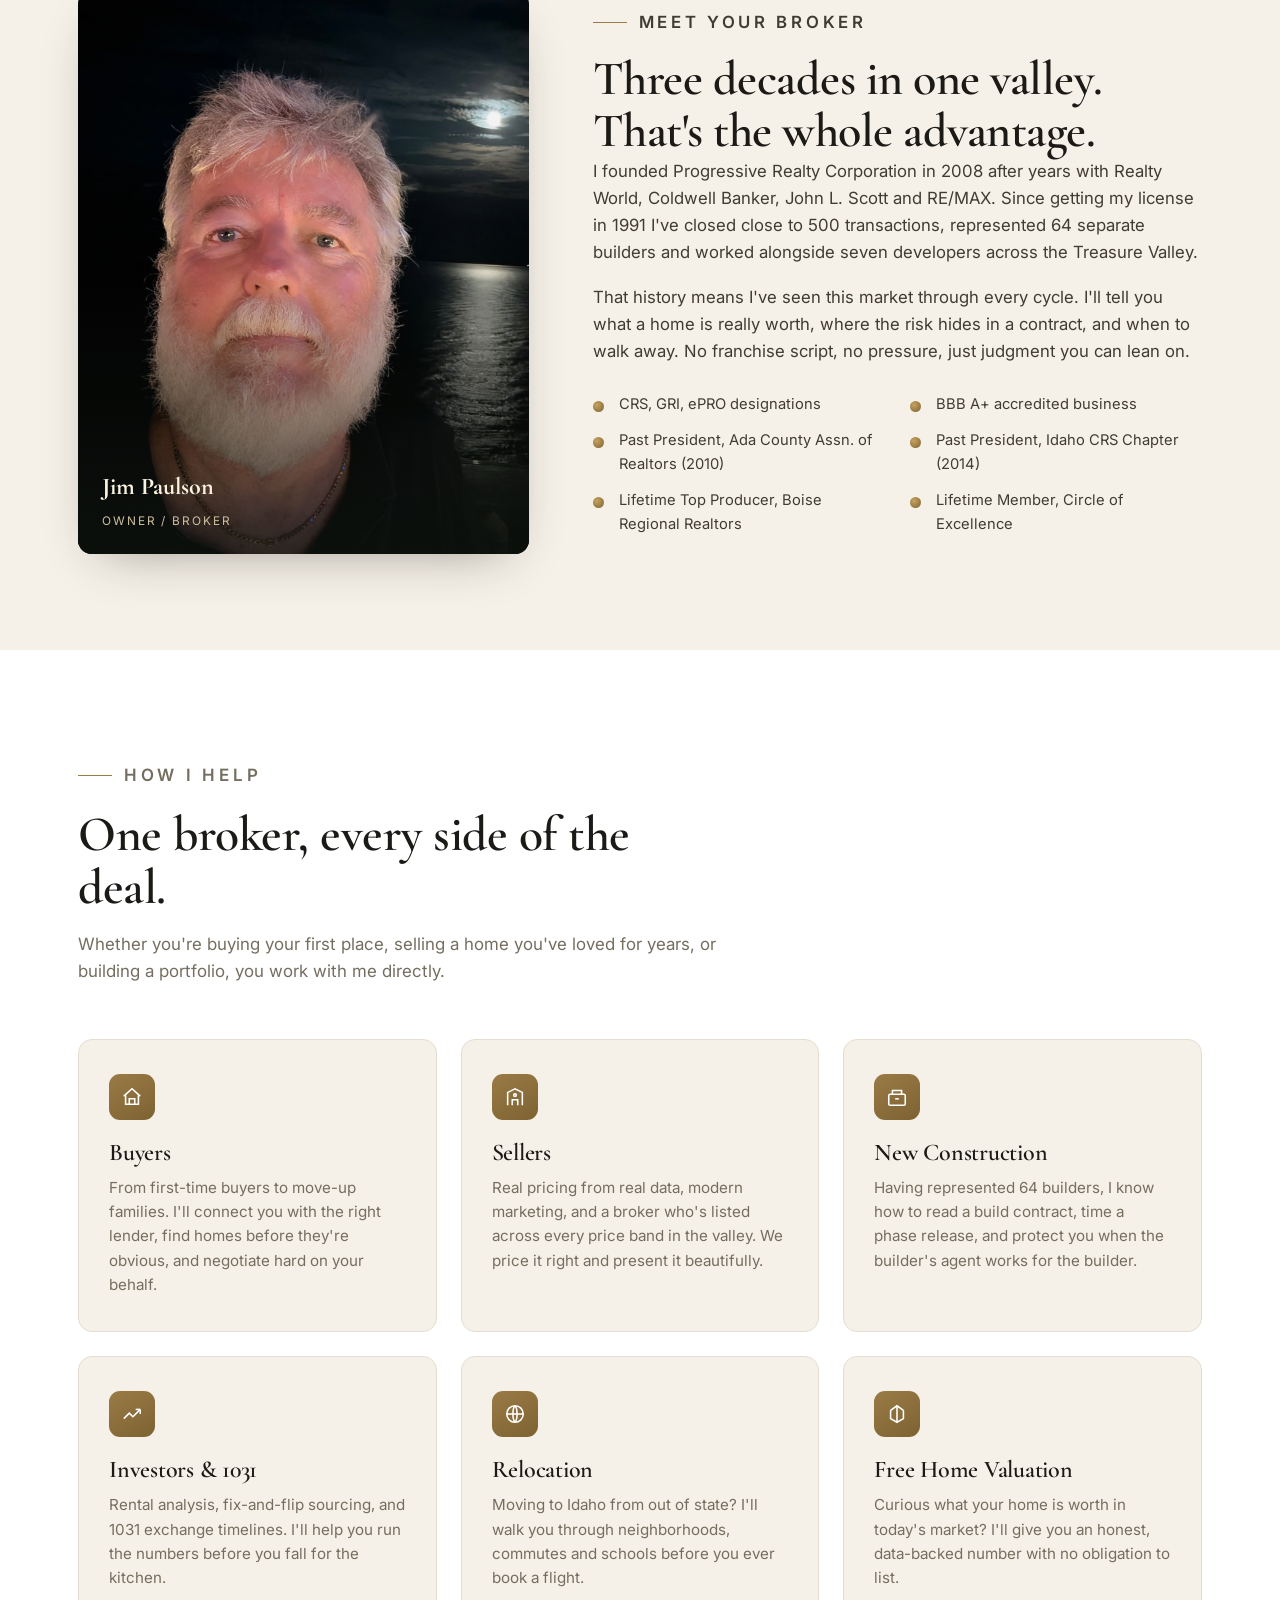
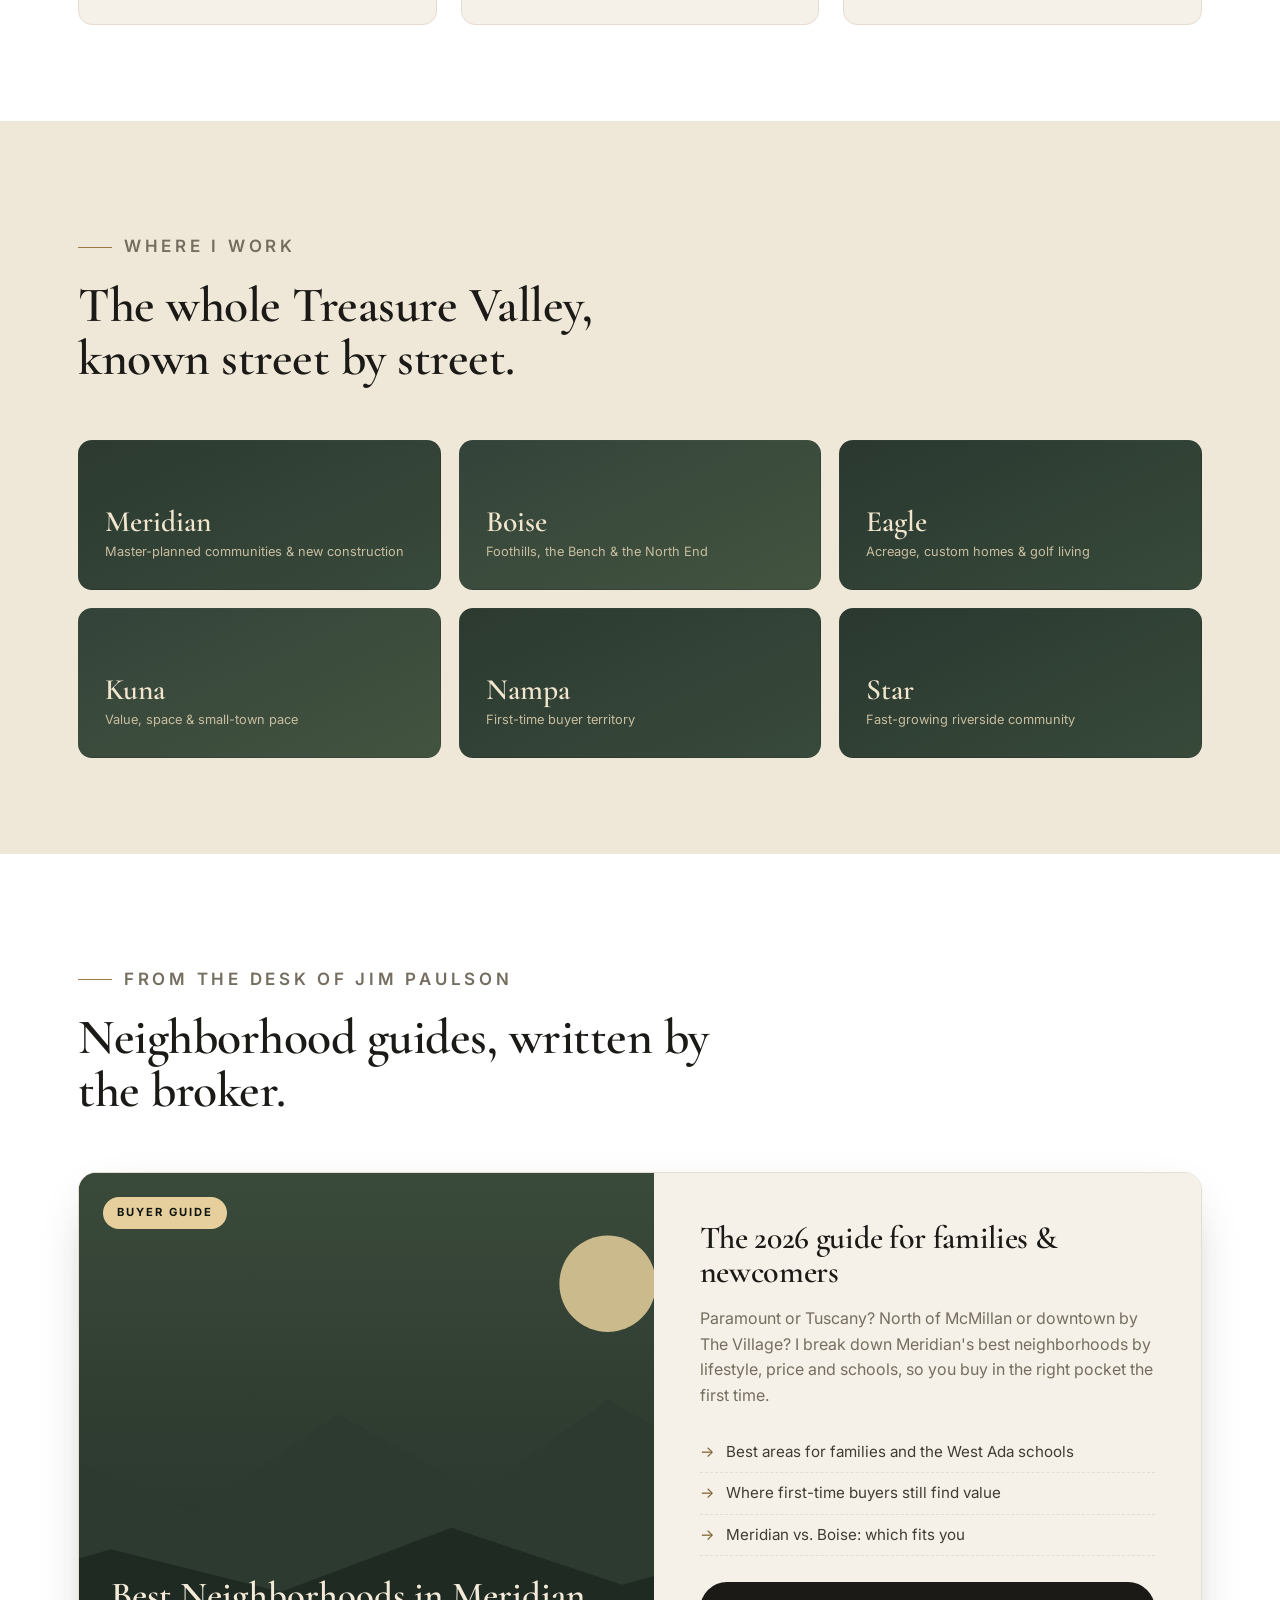
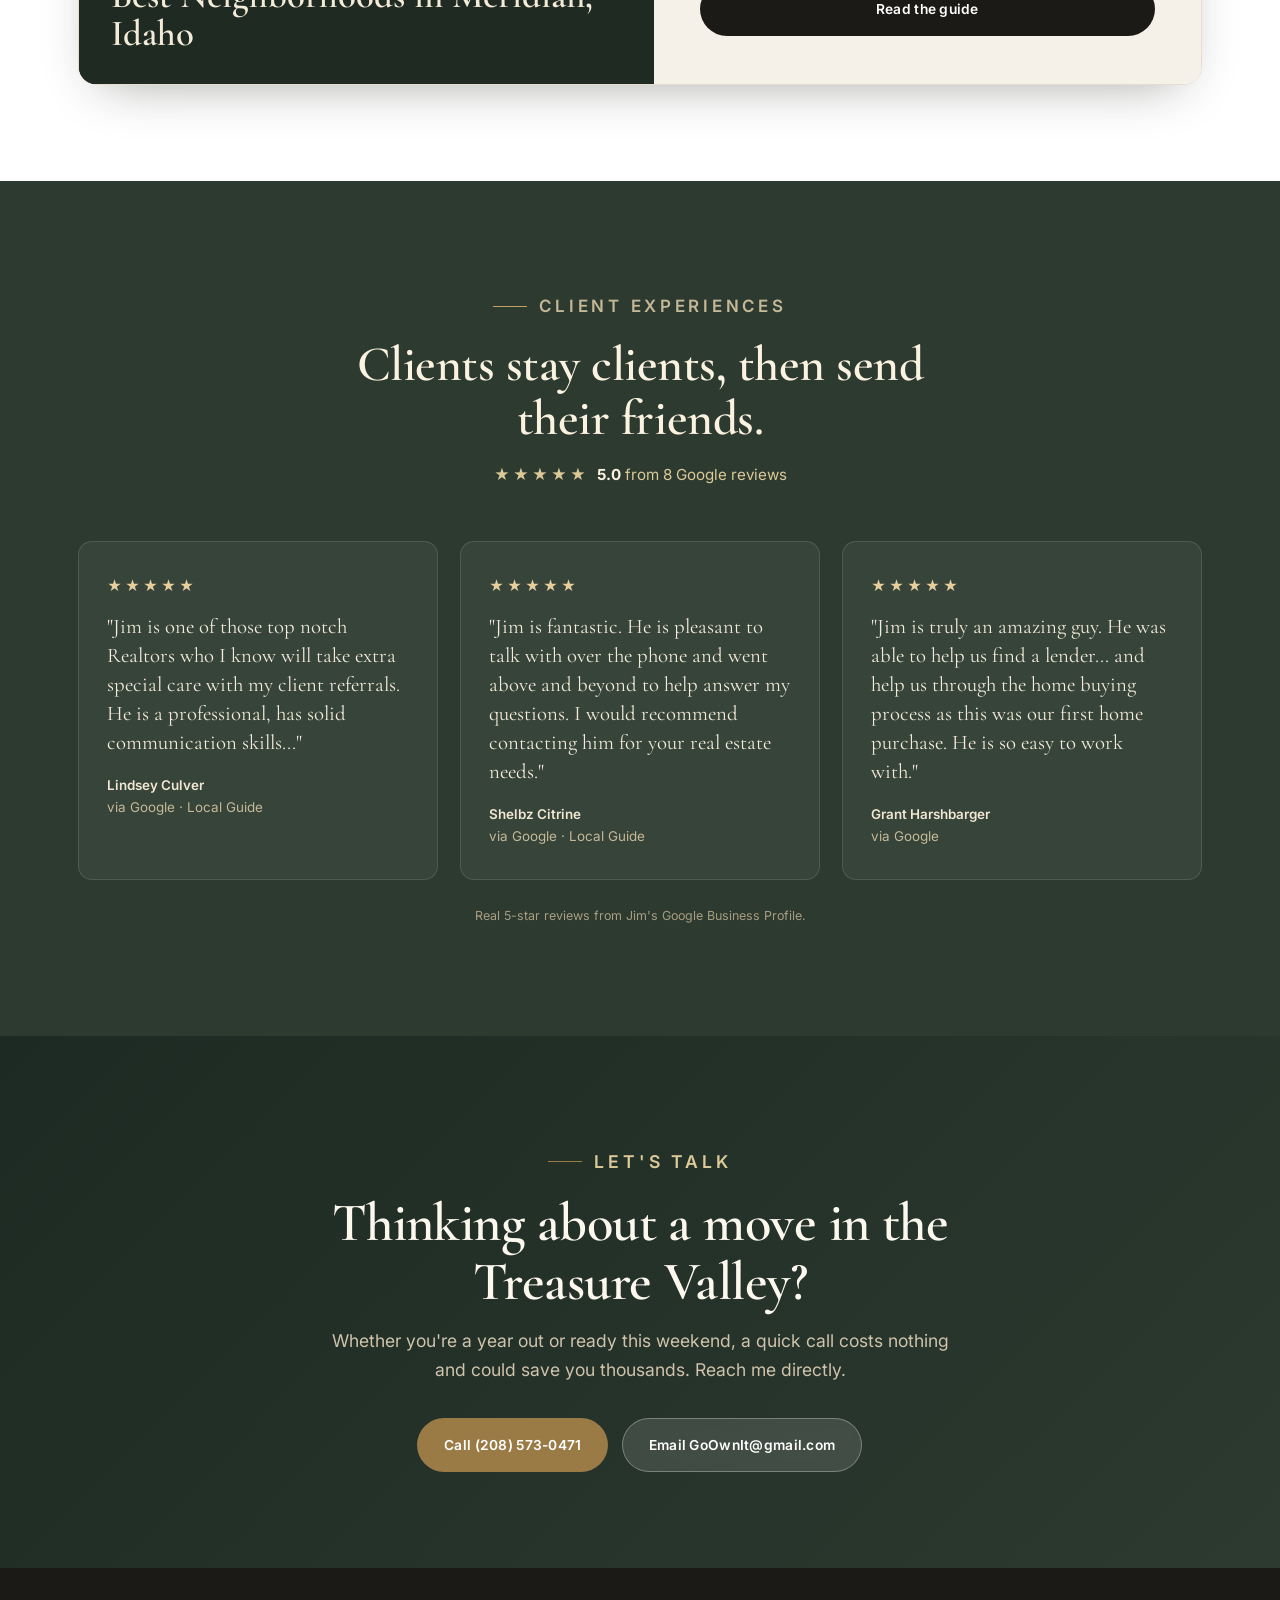
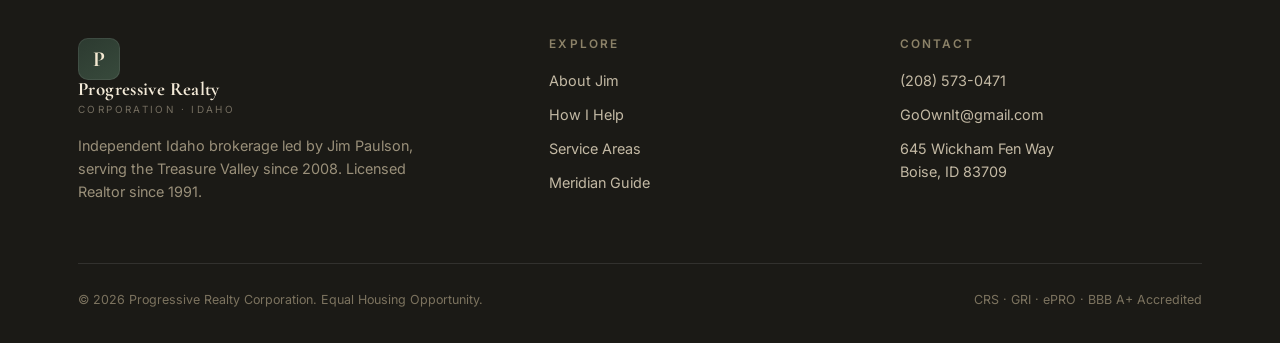
==== commit 8e3bc2ed: "Add Jim's real photo, golden-hour article hero, real Google reviews; center buttons" ====
--- a/index.html
+++ b/index.html
@@ -96,7 +96,7 @@
 <section class="about" id="about">
   <div class="wrap about-grid">
     <div class="portrait reveal">
-      <div class="mono">JP</div>
+      <img src="jim-paulson.jpg" alt="Jim Paulson, broker and owner of Progressive Realty Corporation">
       <div class="plabel"><b>Jim Paulson</b><span>Owner / Broker</span></div>
     </div>
     <div class="reveal">
@@ -212,25 +212,26 @@
     <div class="section-head center reveal">
       <p class="eyebrow center">Client experiences</p>
       <h2>Clients stay clients, then send their friends.</h2>
+      <div style="margin-top:18px;font-size:.95rem;color:#dcc998"><span style="letter-spacing:3px">&#9733;&#9733;&#9733;&#9733;&#9733;</span> &nbsp;<b style="color:#fbf3e0">5.0</b> from 8 Google reviews</div>
     </div>
     <div class="tmt-grid">
       <div class="quote reveal">
         <div class="stars">&#9733;&#9733;&#9733;&#9733;&#9733;</div>
-        <p>"Jim made buying our first home painless and honestly kind of fun. He answered every question fast and never once pushed us."</p>
-        <div class="who"><b>First-time buyers</b>Meridian, ID</div>
+        <p>"Jim is one of those top notch Realtors who I know will take extra special care with my client referrals. He is a professional, has solid communication skills..."</p>
+        <div class="who"><b>Lindsey Culver</b>via Google &middot; Local Guide</div>
       </div>
       <div class="quote reveal">
         <div class="stars">&#9733;&#9733;&#9733;&#9733;&#9733;</div>
-        <p>"Thirty years of knowing this valley shows. He priced our home right and we were under contract before the open house."</p>
-        <div class="who"><b>Repeat sellers</b>Eagle, ID</div>
+        <p>"Jim is fantastic. He is pleasant to talk with over the phone and went above and beyond to help answer my questions. I would recommend contacting him for your real estate needs."</p>
+        <div class="who"><b>Shelbz Citrine</b>via Google &middot; Local Guide</div>
       </div>
       <div class="quote reveal">
         <div class="stars">&#9733;&#9733;&#9733;&#9733;&#9733;</div>
-        <p>"We relocated from out of state and Jim walked us through every neighborhood by phone first. We trusted him before we ever met."</p>
-        <div class="who"><b>Relocation clients</b>Boise, ID</div>
-      </div>
-    </div>
-    <p class="tmt-note">Sample layout for your real Google reviews. Wire in your live reviews and this section updates itself.</p>
+        <p>"Jim is truly an amazing guy. He was able to help us find a lender... and help us through the home buying process as this was our first home purchase. He is so easy to work with."</p>
+        <div class="who"><b>Grant Harshbarger</b>via Google</div>
+      </div>
+    </div>
+    <p class="tmt-note">Real 5-star reviews from Jim's Google Business Profile.</p>
   </div>
 </section>
 
--- a/styles.css
+++ b/styles.css
@@ -18,7 +18,7 @@
 .eyebrow::before{content:"";width:34px;height:1px;background:var(--bronze)}
 .eyebrow.center{justify-content:center}
 .serif{font-family:"Cormorant Garamond",Georgia,serif}
-.btn{display:inline-flex;align-items:center;gap:10px;font-size:.86rem;font-weight:600;letter-spacing:.02em;padding:15px 26px;border-radius:999px;border:1px solid transparent;cursor:pointer;transition:transform .18s ease,box-shadow .2s ease,background .2s ease,color .2s ease}
+.btn{display:inline-flex;align-items:center;justify-content:center;text-align:center;white-space:nowrap;gap:10px;font-size:.86rem;font-weight:600;letter-spacing:.02em;padding:15px 26px;border-radius:999px;border:1px solid transparent;cursor:pointer;transition:transform .18s ease,box-shadow .2s ease,background .2s ease,color .2s ease}
 .btn-primary{background:var(--ink);color:#fff}
 .btn-primary:hover{transform:translateY(-2px);box-shadow:var(--shadow-sm);background:#000}
 .btn-gold{background:var(--bronze);color:#fff}
@@ -65,8 +65,10 @@
 .about{background:var(--cream)}
 .about-grid{display:grid;grid-template-columns:0.85fr 1.15fr;gap:64px;align-items:center}
 .portrait{position:relative;border-radius:var(--radius);overflow:hidden;aspect-ratio:4/5;background:linear-gradient(155deg,var(--forest),var(--forest-2) 60%,#46583f);box-shadow:var(--shadow);display:grid;place-items:center;color:#e9d9b4}
+.portrait img{position:absolute;inset:0;width:100%;height:100%;object-fit:cover;object-position:22% 38%;z-index:0}
+.portrait::after{content:"";position:absolute;inset:0;background:linear-gradient(to top,rgba(14,19,15,.82),rgba(14,19,15,.05) 52%);z-index:1}
 .portrait .mono{font-family:"Cormorant Garamond",serif;font-size:7rem;font-weight:700;opacity:.95;letter-spacing:.04em}
-.portrait .plabel{position:absolute;left:24px;bottom:22px;right:24px}
+.portrait .plabel{position:absolute;left:24px;bottom:22px;right:24px;z-index:2}
 .portrait .plabel b{font-family:"Cormorant Garamond",serif;font-size:1.5rem;display:block;color:#fbf3e0}
 .portrait .plabel span{font-size:.74rem;letter-spacing:.16em;text-transform:uppercase;color:#cdbf9d}
 .about h2{font-size:clamp(2rem,4vw,3rem)}
@@ -155,7 +157,7 @@
 .pullquote{font-family:"Cormorant Garamond",serif;font-size:1.7rem;line-height:1.35;color:var(--ink);border-top:1px solid var(--line);border-bottom:1px solid var(--line);padding:30px 0;margin:40px 0;font-style:italic}
 .faq-q{font-family:"Cormorant Garamond",serif;font-size:1.4rem;color:var(--ink);margin:28px 0 8px}
 .author-box{display:flex;gap:20px;align-items:flex-start;background:var(--cream);border:1px solid var(--line);border-radius:14px;padding:28px;margin:48px 0 0}
-.author-box .avatar{width:64px;height:64px;flex:none;border-radius:50%;background:linear-gradient(150deg,#c6a25f,#7d6232);display:grid;place-items:center;color:#1b1a16;font-weight:700;font-family:"Cormorant Garamond",serif;font-size:1.6rem}
+.author-box .avatar{width:64px;height:64px;flex:none;border-radius:50%;object-fit:cover;object-position:20% 35%;background:linear-gradient(150deg,#c6a25f,#7d6232)}
 .author-box b{font-size:1.05rem}
 .author-box p{font-size:.92rem;color:var(--muted);margin:6px 0 0}
 .article-cta{background:linear-gradient(135deg,#1d2a23,#2c3a30);color:#f3ead8;border-radius:16px;padding:46px;text-align:center;margin:50px 0 0}
@@ -181,3 +183,8 @@
   .article-wrap{padding:44px 22px 30px}
   .author-box{flex-direction:column}
 }
+
+.article-hero{position:relative;overflow:hidden}
+.article-hero-img{position:absolute;inset:0;width:100%;height:100%;object-fit:cover;z-index:0;opacity:.32}
+.article-hero::after{content:"";position:absolute;inset:0;background:linear-gradient(180deg,rgba(20,30,26,.55),rgba(20,30,26,.82));z-index:1}
+.article-hero .wrap{position:relative;z-index:2}
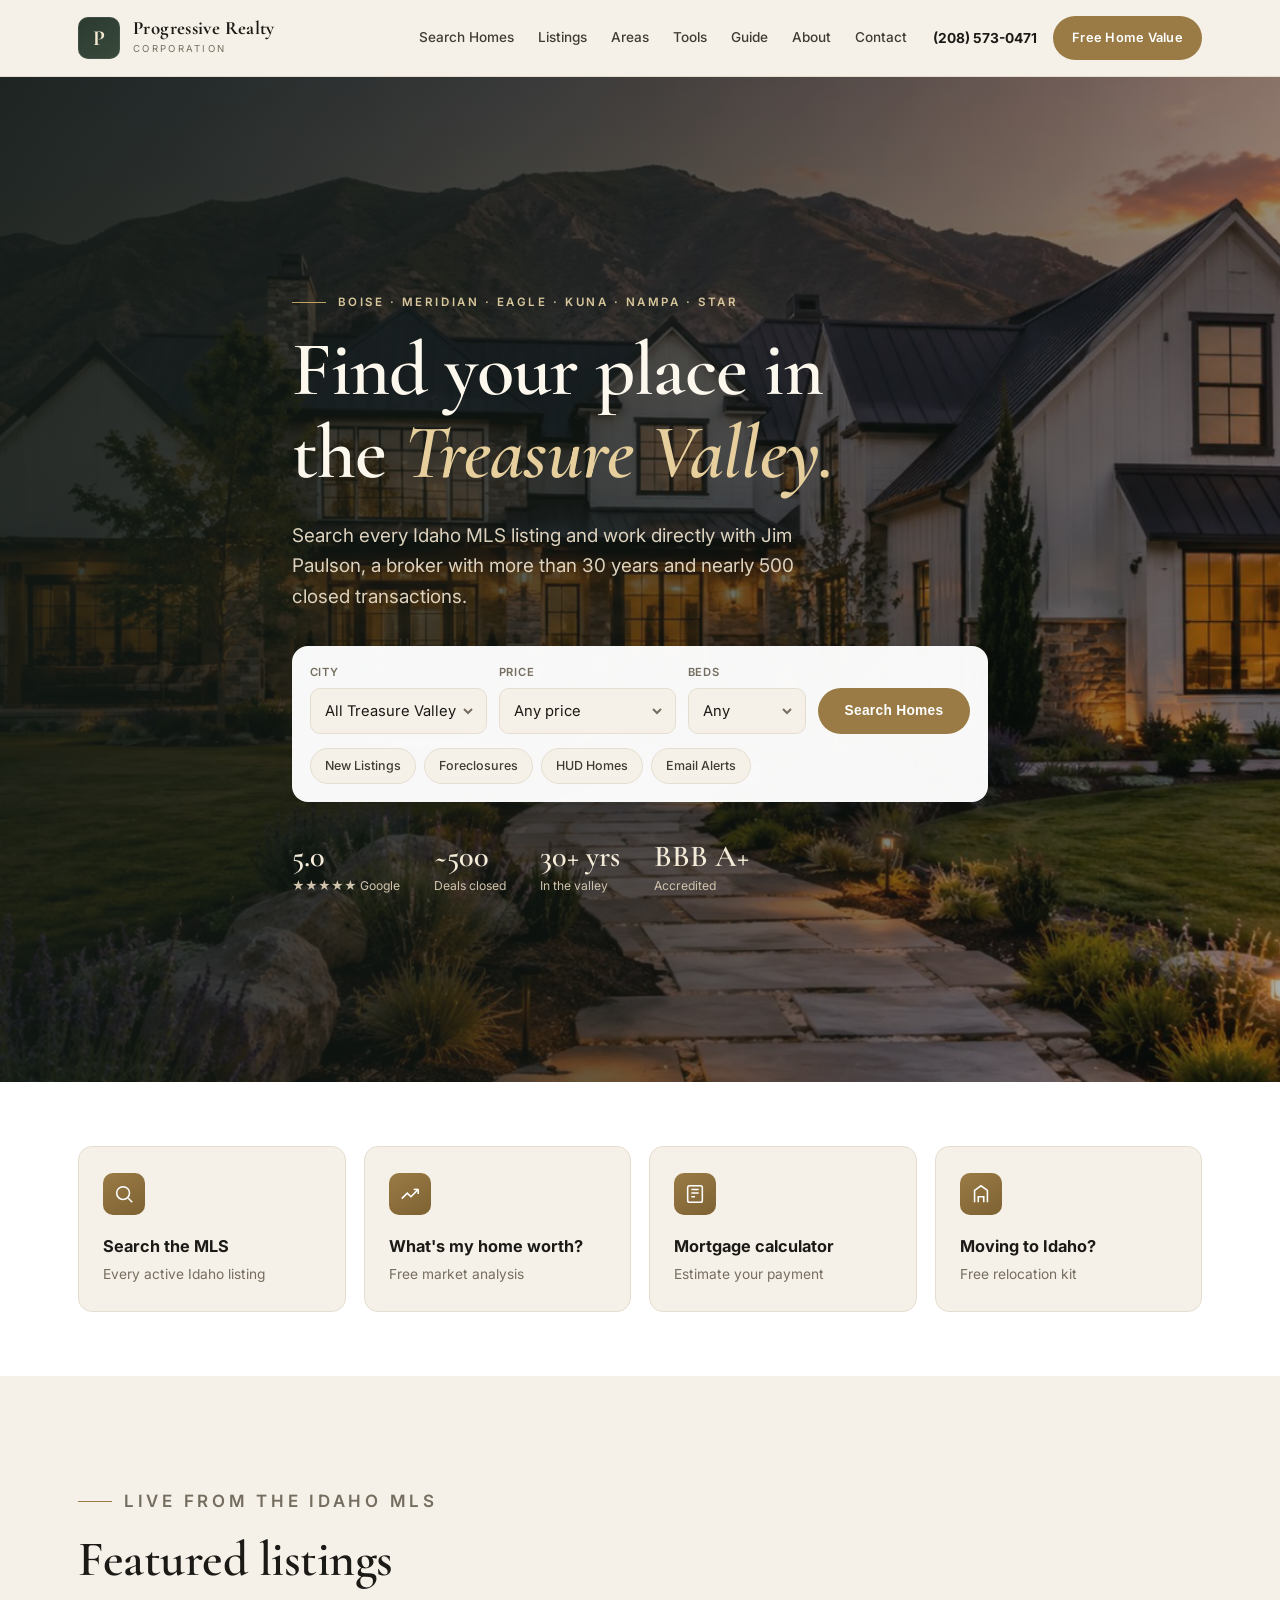
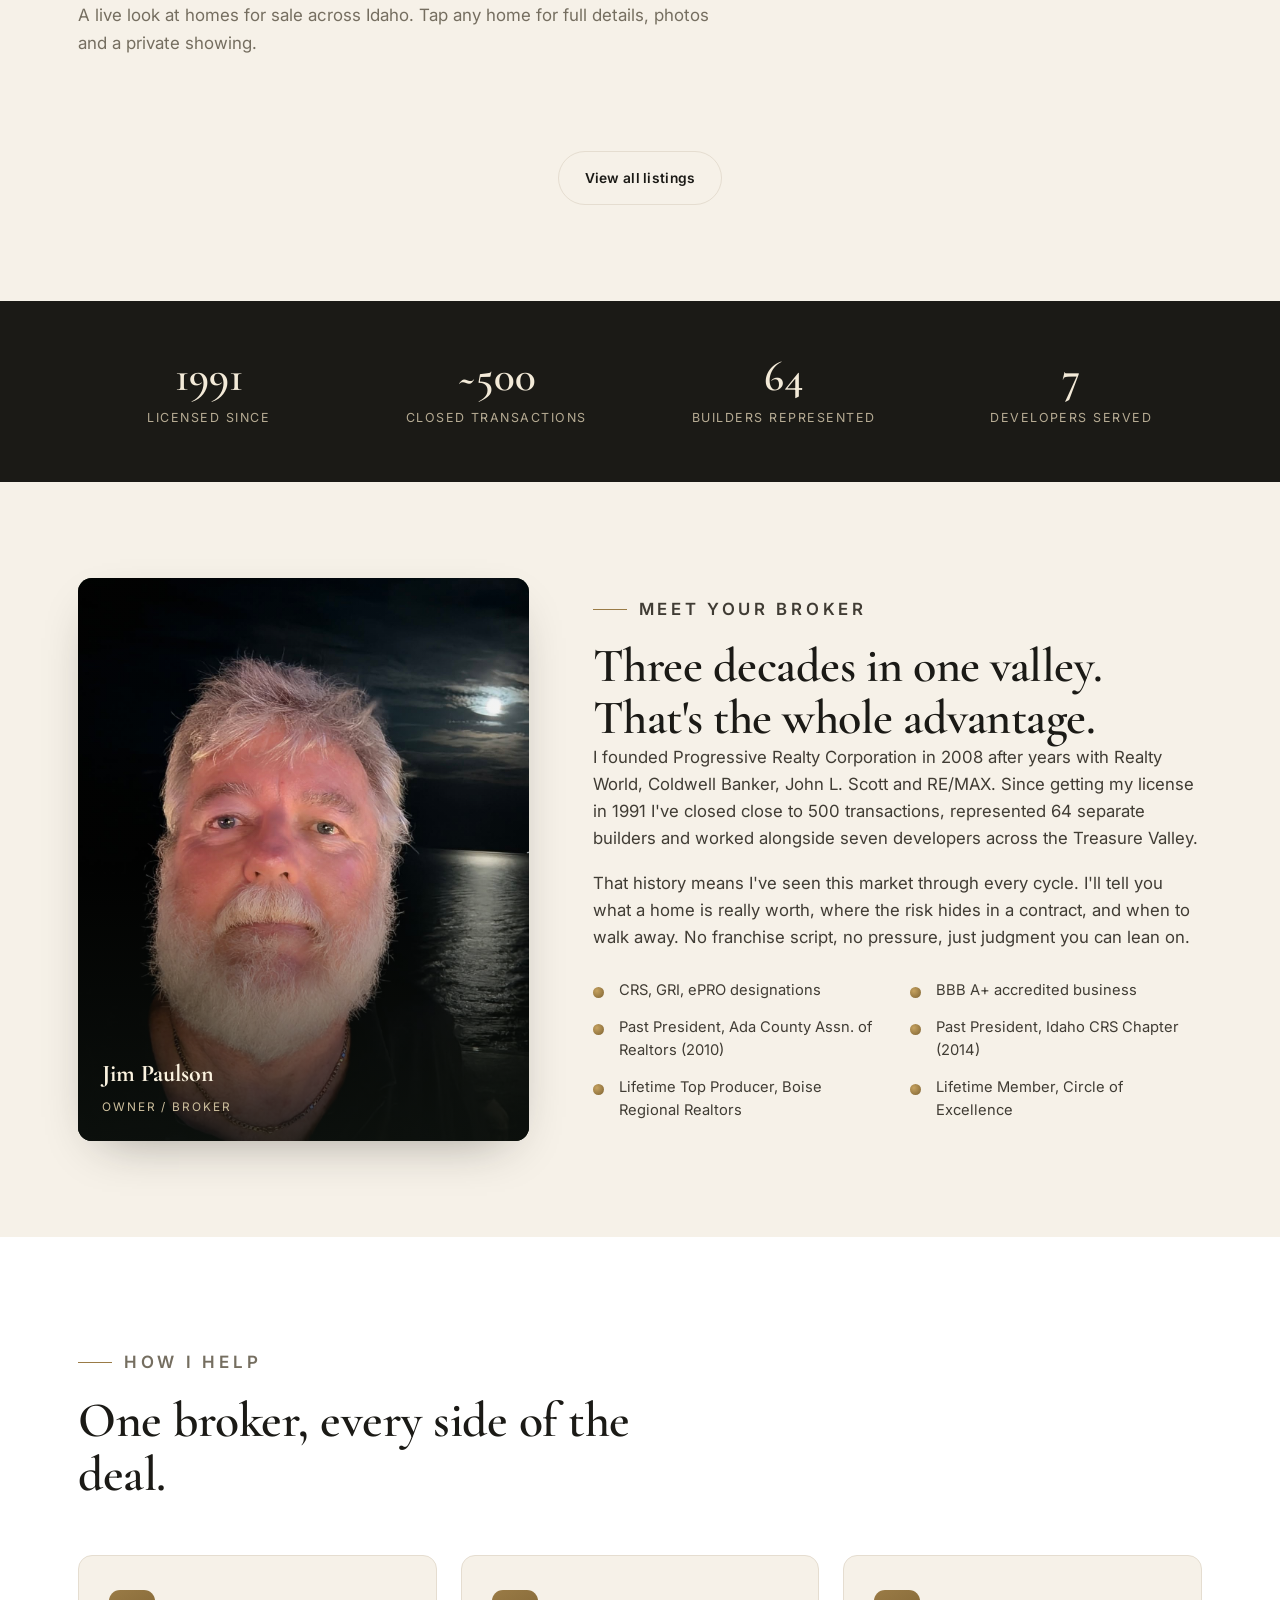
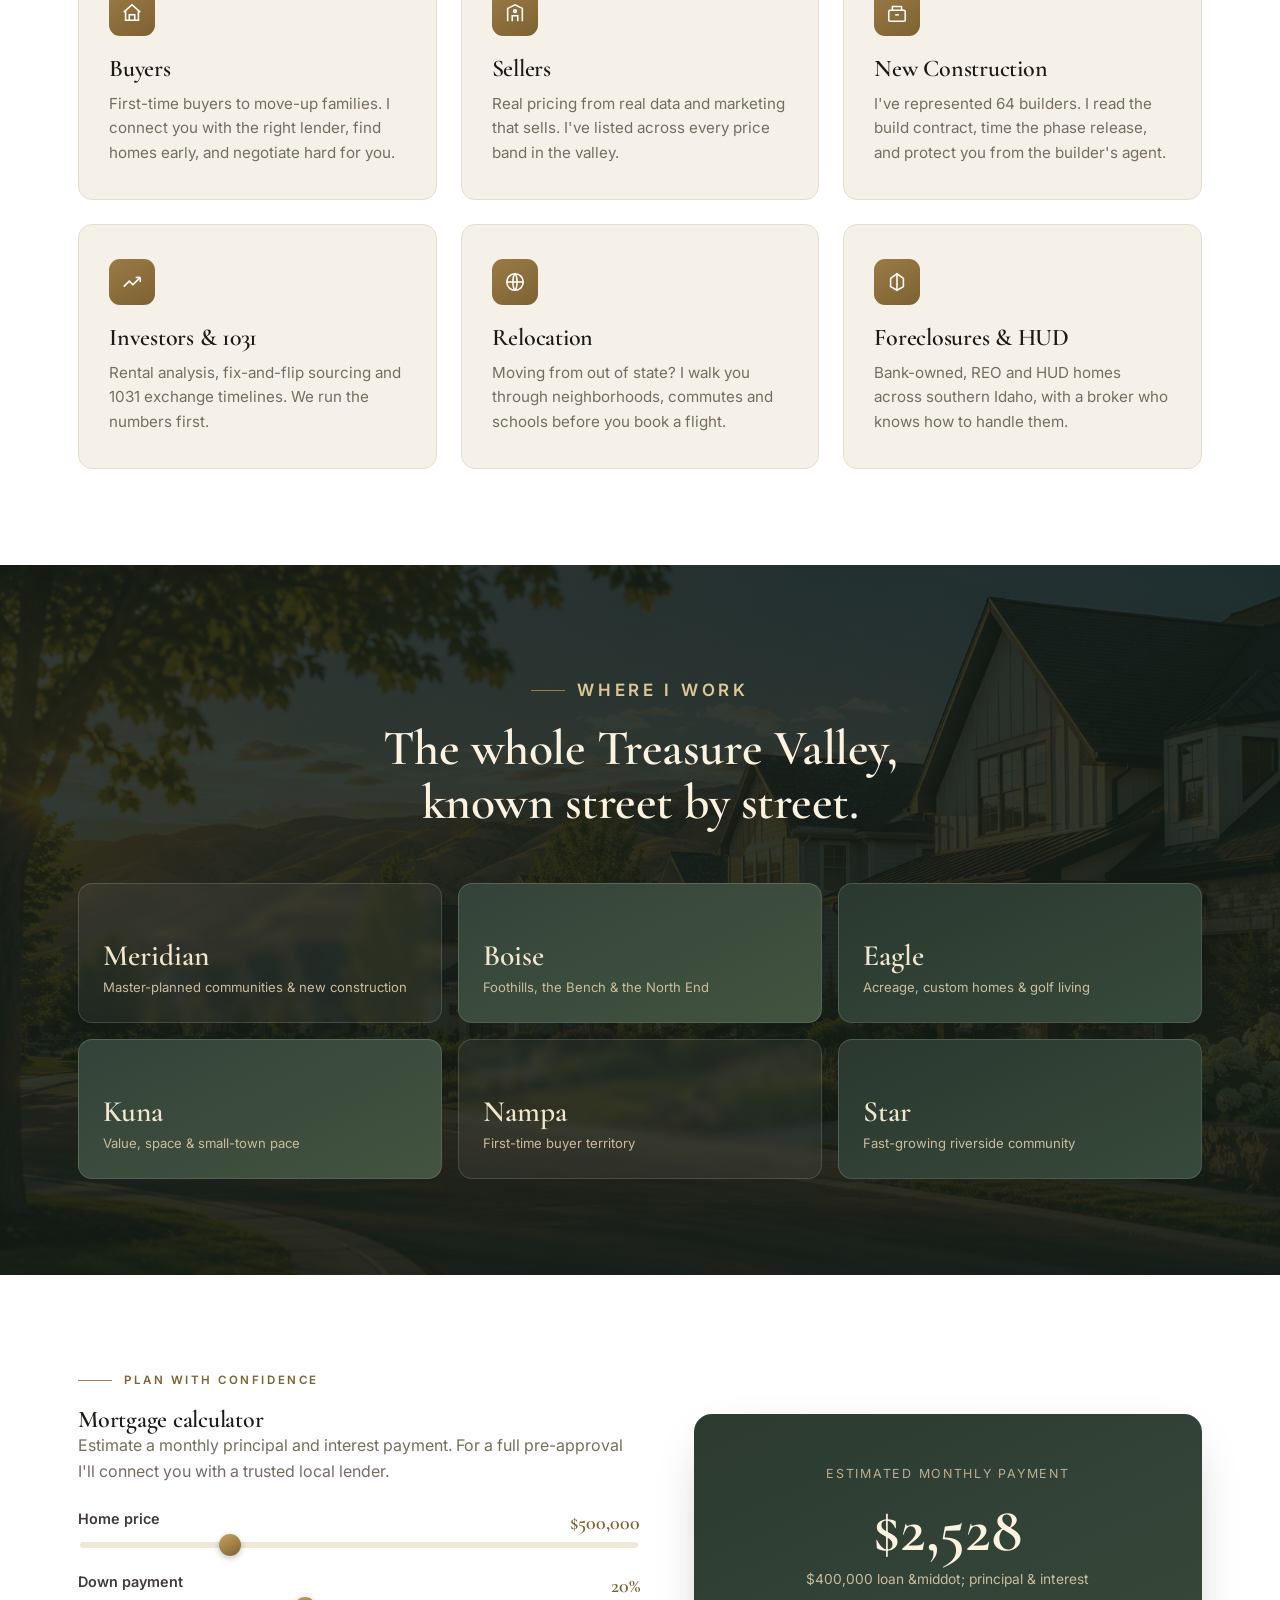
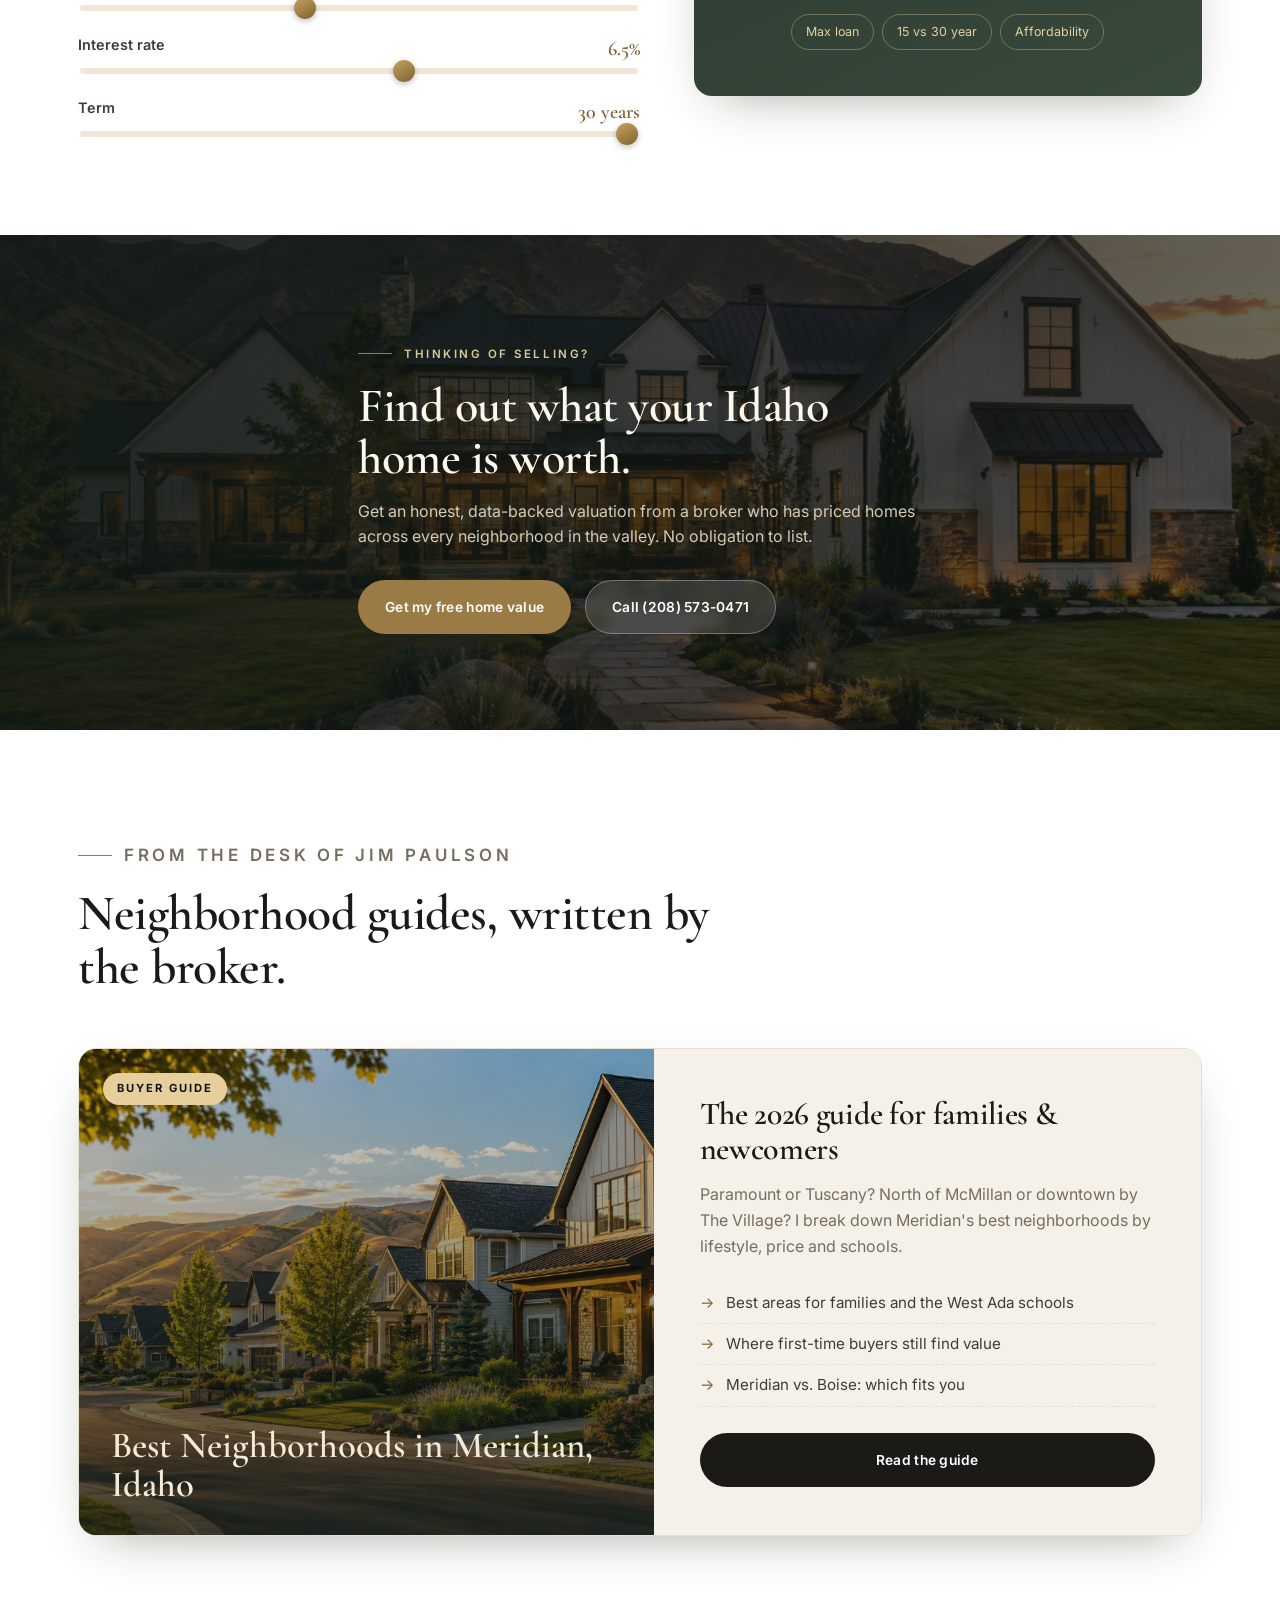
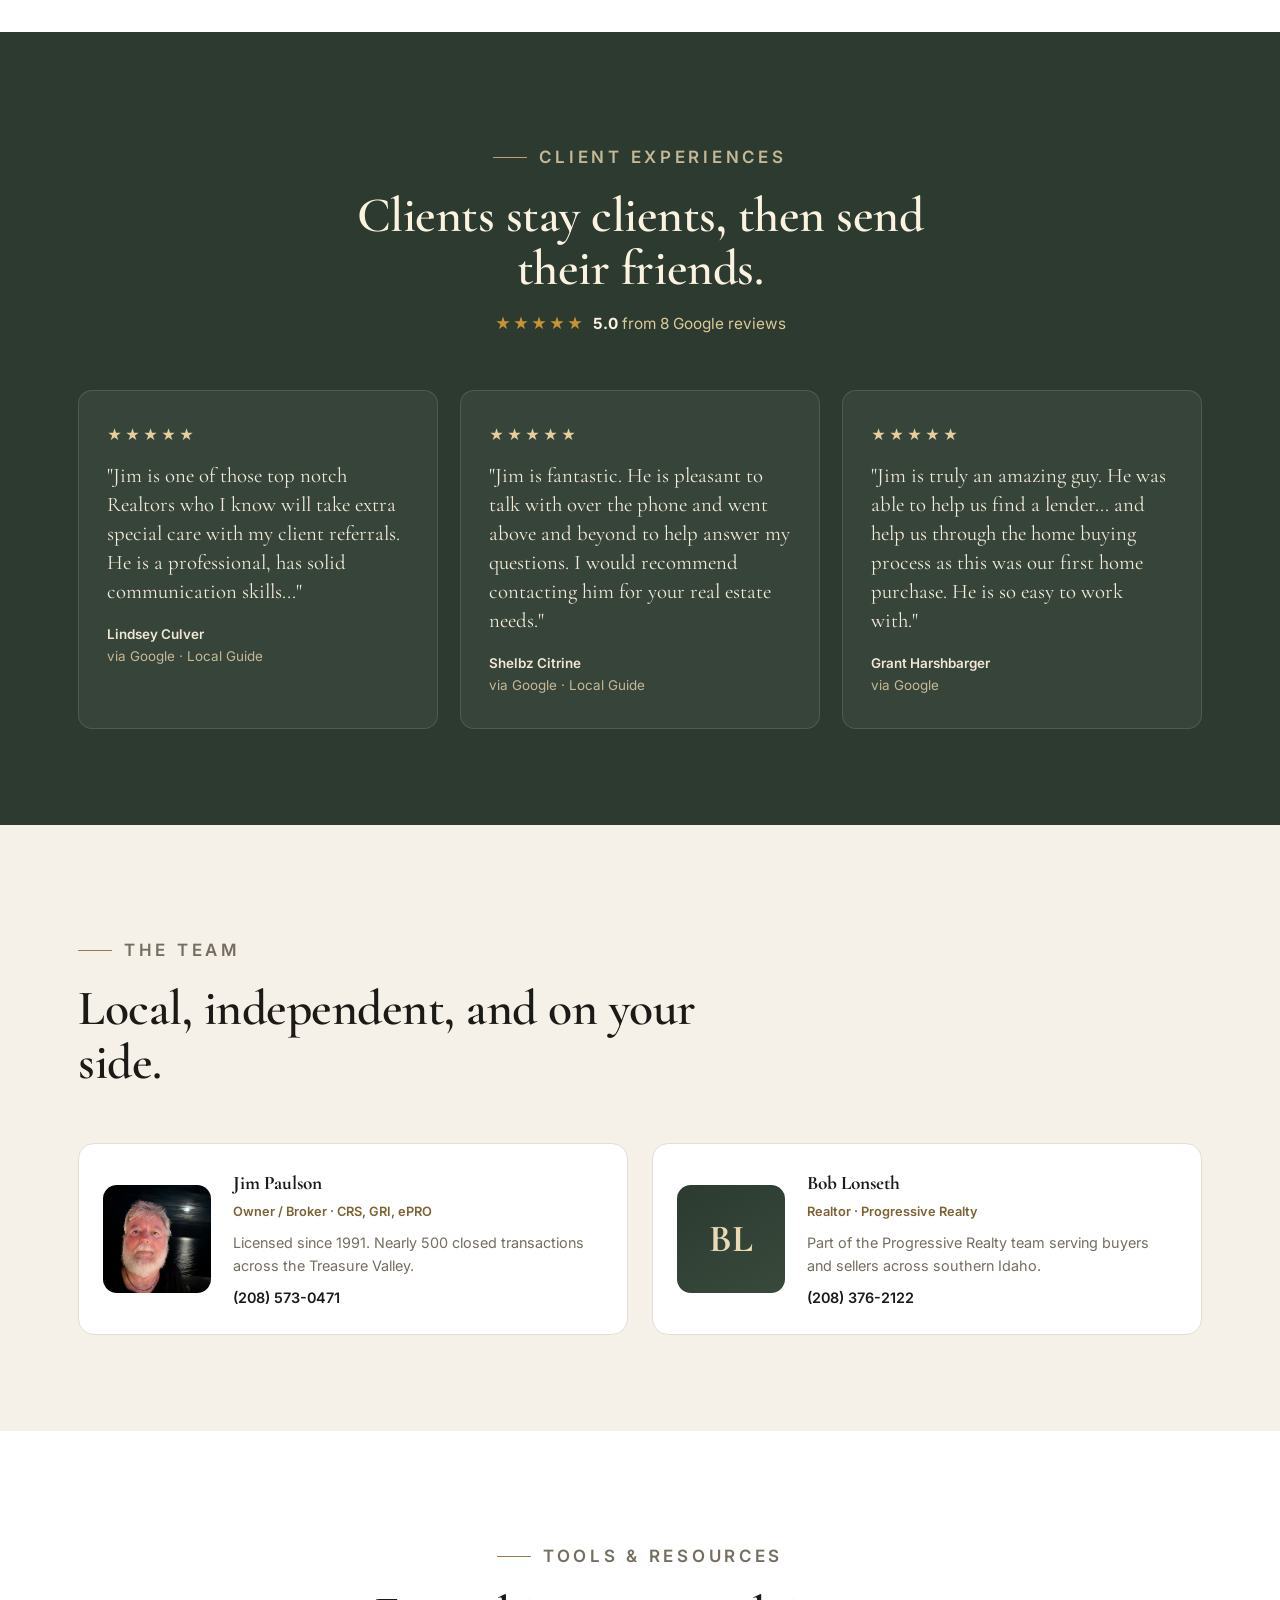
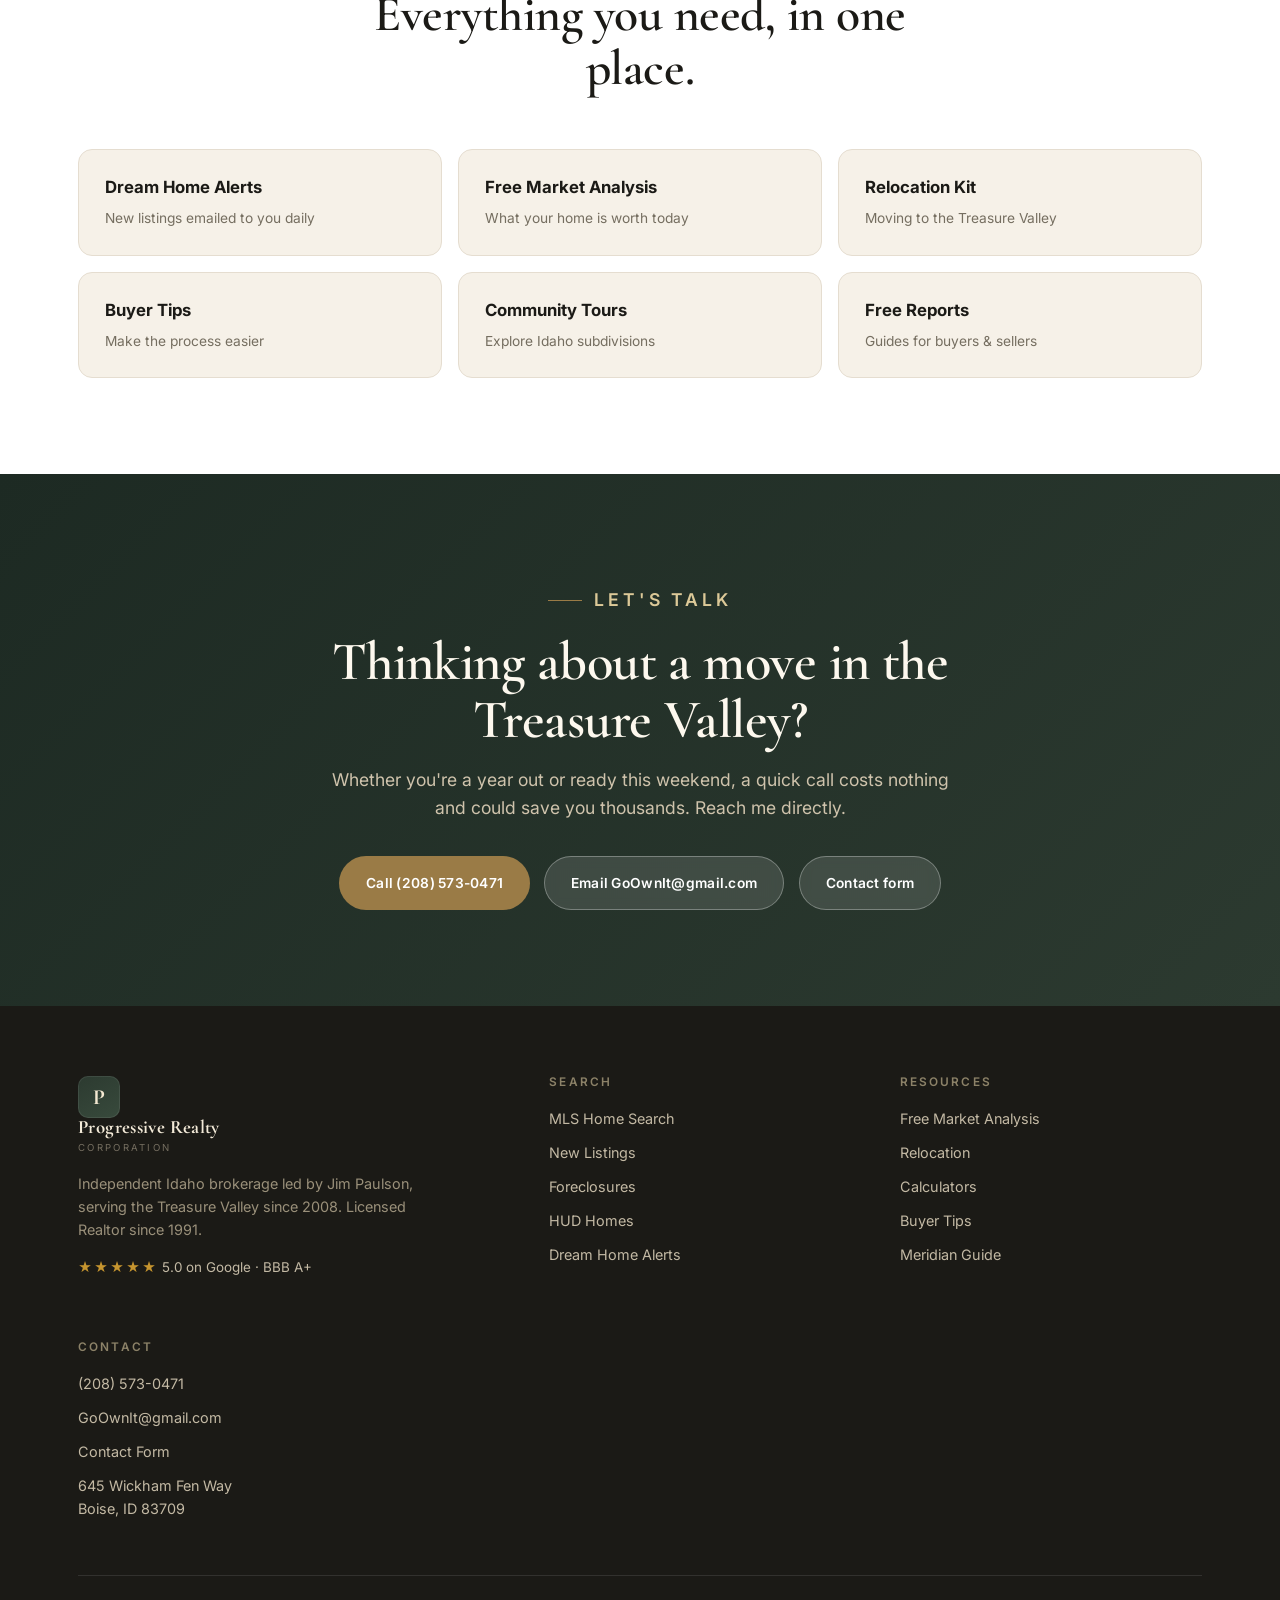
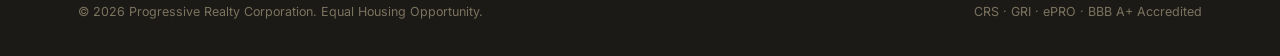
==== commit d65aae9f: "v2: full-parity rebuild — real listings, MLS search, mortgage calculator, team, resources, redesigne" ====
--- a/index.html
+++ b/index.html
@@ -4,13 +4,14 @@
 <meta charset="UTF-8">
 <meta name="viewport" content="width=device-width, initial-scale=1">
 <title>Progressive Realty Corporation | Boise, Meridian & Eagle Idaho Real Estate | Jim Paulson, Broker</title>
-<meta name="description" content="Buy or sell with Jim Paulson, broker/owner of Progressive Realty Corporation. 30+ years and nearly 500 closed transactions across Boise, Meridian, Eagle, Kuna, Nampa and Star, Idaho. BBB A+ accredited.">
+<meta name="description" content="Search every Idaho MLS listing and work with Jim Paulson, broker/owner of Progressive Realty Corporation. 30+ years and nearly 500 closed transactions across Boise, Meridian, Eagle, Kuna, Nampa and Star. BBB A+, 5.0 on Google.">
 <link rel="canonical" href="https://www.progressive-realty.info/">
+<meta name="robots" content="index,follow">
 <meta property="og:type" content="website">
 <meta property="og:title" content="Progressive Realty Corporation — Boise & Meridian Idaho Real Estate">
-<meta property="og:description" content="A Treasure Valley broker with 30+ years and nearly 500 closed deals. Honest guidance for buyers and sellers in Boise, Meridian and Eagle.">
+<meta property="og:description" content="Search Idaho homes and work with a broker with 30+ years and nearly 500 closed deals. 5.0 on Google, BBB A+.">
 <meta property="og:url" content="https://www.progressive-realty.info/">
-<meta name="robots" content="index,follow">
+<meta property="og:image" content="https://www.progressive-realty.info/home-hero.jpg">
 <link rel="preconnect" href="https://fonts.googleapis.com">
 <link rel="preconnect" href="https://fonts.gstatic.com" crossorigin>
 <link href="https://fonts.googleapis.com/css2?family=Cormorant+Garamond:ital,wght@0,500;0,600;0,700;1,500;1,600&family=Inter:wght@400;500;600;700&display=swap" rel="stylesheet">
@@ -18,78 +19,134 @@
 <link rel="icon" href="data:image/svg+xml,<svg xmlns='http://www.w3.org/2000/svg' viewBox='0 0 100 100'><rect width='100' height='100' rx='20' fill='%232c3a30'/><text x='50' y='70' font-size='62' text-anchor='middle' fill='%23e9d9b4' font-family='Georgia,serif' font-weight='700'>P</text></svg>">
 <script type="application/ld+json">
 {
-  "@context":"https://schema.org",
-  "@type":"RealEstateAgent",
+  "@context":"https://schema.org","@type":"RealEstateAgent",
   "name":"Progressive Realty Corporation — Jim Paulson",
-  "image":"https://www.progressive-realty.info/",
-  "url":"https://www.progressive-realty.info/",
-  "telephone":"+1-208-573-0471",
-  "email":"GoOwnIt@gmail.com",
-  "founder":"Jim Paulson",
-  "foundingDate":"2008",
-  "priceRange":"$$",
+  "url":"https://www.progressive-realty.info/","telephone":"+1-208-573-0471","email":"GoOwnIt@gmail.com",
+  "founder":"Jim Paulson","foundingDate":"2008","priceRange":"$$","image":"https://www.progressive-realty.info/home-hero.jpg",
   "address":{"@type":"PostalAddress","streetAddress":"645 Wickham Fen Way","addressLocality":"Boise","addressRegion":"ID","postalCode":"83709","addressCountry":"US"},
   "areaServed":["Boise, ID","Meridian, ID","Eagle, ID","Kuna, ID","Nampa, ID","Star, ID"],
-  "knowsAbout":["Residential real estate","First-time home buyers","New construction","Investment property","1031 exchange","Relocation"],
-  "award":["Lifetime Top Producer & Honor Society Member — Boise Regional Realtors","Lifetime Member, Circle of Excellence — Ada County Association of Realtors","Past President, Ada County Association of Realtors (2010)","Past President, Idaho Chapter Council of Residential Specialists (2014)"]
+  "aggregateRating":{"@type":"AggregateRating","ratingValue":"5.0","reviewCount":"8"},
+  "award":["Lifetime Top Producer — Boise Regional Realtors","Lifetime Member, Circle of Excellence — Ada County Association of Realtors","Past President, Ada County Association of Realtors (2010)","Past President, Idaho CRS Chapter (2014)"]
 }
 </script>
 </head>
 <body>
 
-<header class="nav">
+<header class="nav" id="nav">
   <div class="wrap nav-inner">
-    <a class="brand" href="/">
+    <a class="brand" href="/" aria-label="Progressive Realty Corporation home">
       <div class="brand-mark">P</div>
-      <div>
+      <div class="brand-text">
         <div class="brand-name">Progressive Realty</div>
-        <div class="brand-sub">Corporation &middot; Idaho</div>
-      </div>
-    </a>
-    <nav class="nav-links">
-      <a href="#about">About Jim</a>
-      <a href="#services">How I Help</a>
-      <a href="#areas">Service Areas</a>
-      <a href="meridian-neighborhoods.html">Neighborhood Guide</a>
+        <div class="brand-sub">Corporation</div>
+      </div>
+    </a>
+    <nav class="nav-links" id="navlinks" aria-label="Primary">
+      <a href="#search">Search Homes</a>
+      <a href="#listings">Listings</a>
+      <a href="#areas">Areas</a>
+      <a href="#tools">Tools</a>
+      <a href="meridian-neighborhoods.html">Guide</a>
+      <a href="#about">About</a>
       <a href="#contact">Contact</a>
     </nav>
     <div class="nav-cta">
-      <span class="nav-phone"><span>Call or text</span> (208) 573-0471</span>
-      <a class="btn btn-gold" href="#contact">Free Home Valuation</a>
+      <a class="nav-phone" href="tel:+12085730471">(208) 573-0471</a>
+      <a class="btn btn-gold btn-sm" href="#valuation">Free Home Value</a>
+      <button class="nav-toggle" id="navToggle" aria-label="Open menu" aria-expanded="false"><span></span><span></span><span></span></button>
     </div>
   </div>
 </header>
 
 <section class="hero">
-  <div class="hero-glow"></div>
-  <div class="wrap">
-    <p class="eyebrow hero-eyebrow">Boise &middot; Meridian &middot; Eagle &middot; Kuna</p>
-    <h1>Idaho real estate, handled by someone who's done it <em>nearly 500 times.</em></h1>
-    <p class="hero-lead">I'm Jim Paulson, broker and owner of Progressive Realty Corporation. For more than 30 years I've helped Treasure Valley families buy and sell with straight answers, sharp negotiation and zero pressure.</p>
-    <div class="hero-actions">
-      <a class="btn btn-gold" href="#contact">Get a Free Home Valuation</a>
-      <a class="btn btn-light" href="tel:+12085730471">Call (208) 573-0471</a>
-    </div>
+  <div class="hero-bg" style="background-image:url('home-hero.jpg')"></div>
+  <div class="hero-scrim"></div>
+  <div class="wrap hero-content">
+    <p class="eyebrow hero-eyebrow">Boise &middot; Meridian &middot; Eagle &middot; Kuna &middot; Nampa &middot; Star</p>
+    <h1>Find your place in the <em>Treasure Valley.</em></h1>
+    <p class="hero-lead">Search every Idaho MLS listing and work directly with Jim Paulson, a broker with more than 30 years and nearly 500 closed transactions.</p>
+
+    <form class="search-card" id="search" action="https://www.progressive-realty.info/selectArea.cfm" method="get" target="_blank" rel="noopener">
+      <div class="search-row">
+        <label>City
+          <select name="city">
+            <option value="">All Treasure Valley</option>
+            <option>Boise</option><option>Meridian</option><option>Eagle</option>
+            <option>Kuna</option><option>Nampa</option><option>Star</option>
+          </select>
+        </label>
+        <label>Price
+          <select name="price">
+            <option value="">Any price</option>
+            <option>Up to $400k</option><option>$400k–$600k</option>
+            <option>$600k–$800k</option><option>$800k–$1M</option><option>$1M+</option>
+          </select>
+        </label>
+        <label>Beds
+          <select name="beds">
+            <option value="">Any</option><option>2+</option><option>3+</option><option>4+</option><option>5+</option>
+          </select>
+        </label>
+        <button class="btn btn-gold" type="submit">Search Homes</button>
+      </div>
+      <div class="search-chips">
+        <a href="https://www.progressive-realty.info/searchresults.cfm?searchType=new" target="_blank" rel="noopener">New Listings</a>
+        <a href="https://www.progressive-realty.info/searchresults.cfm?searchtype=reobankowned" target="_blank" rel="noopener">Foreclosures</a>
+        <a href="https://www.progressive-realty.info/searchresults.cfm?searchtype=hud" target="_blank" rel="noopener">HUD Homes</a>
+        <a href="https://www.progressive-realty.info/dreamhome.cfm" target="_blank" rel="noopener">Email Alerts</a>
+      </div>
+    </form>
+
     <div class="hero-trust">
-      <div><b>30+ yrs</b>Licensed in Idaho since 1991</div>
-      <div><b>~500</b>Transactions closed</div>
-      <div><b>BBB A+</b>Accredited business</div>
-      <div><b>6 cities</b>Across the Treasure Valley</div>
-    </div>
-  </div>
-  <svg class="hero-ridge" viewBox="0 0 1440 120" preserveAspectRatio="none" xmlns="http://www.w3.org/2000/svg">
-    <path d="M0,80 L120,58 L260,86 L400,40 L560,78 L700,30 L860,72 L1010,46 L1180,84 L1320,52 L1440,74 L1440,120 L0,120 Z" fill="#f6f1e8"/>
-  </svg>
-</section>
-
-<section class="stats" style="padding-top:46px;padding-bottom:46px">
-  <div class="wrap">
-    <div class="stats-grid">
-      <div class="stat reveal"><b>1991</b><span>Licensed Since</span></div>
-      <div class="stat reveal"><b>~500</b><span>Closed Transactions</span></div>
-      <div class="stat reveal"><b>64</b><span>Builders Represented</span></div>
-      <div class="stat reveal"><b>7</b><span>Developers Served</span></div>
-    </div>
+      <div><b>5.0</b><span>&#9733;&#9733;&#9733;&#9733;&#9733; Google</span></div>
+      <div><b>~500</b><span>Deals closed</span></div>
+      <div><b>30+ yrs</b><span>In the valley</span></div>
+      <div><b>BBB A+</b><span>Accredited</span></div>
+    </div>
+  </div>
+</section>
+
+<section class="quick">
+  <div class="wrap quick-grid">
+    <a class="qcard" href="https://www.progressive-realty.info/selectArea.cfm" target="_blank" rel="noopener">
+      <div class="qic"><svg width="22" height="22" viewBox="0 0 24 24" fill="none" stroke="currentColor" stroke-width="1.7"><circle cx="11" cy="11" r="7"/><path d="m21 21-4.3-4.3"/></svg></div>
+      <b>Search the MLS</b><span>Every active Idaho listing</span>
+    </a>
+    <a class="qcard" href="#valuation">
+      <div class="qic"><svg width="22" height="22" viewBox="0 0 24 24" fill="none" stroke="currentColor" stroke-width="1.7"><path d="M3 17l6-6 4 4 8-8"/><path d="M21 7v5"/><path d="M21 7h-5"/></svg></div>
+      <b>What's my home worth?</b><span>Free market analysis</span>
+    </a>
+    <a class="qcard" href="#tools">
+      <div class="qic"><svg width="22" height="22" viewBox="0 0 24 24" fill="none" stroke="currentColor" stroke-width="1.7"><rect x="4" y="3" width="16" height="18" rx="2"/><path d="M8 7h8M8 11h8M8 15h4"/></svg></div>
+      <b>Mortgage calculator</b><span>Estimate your payment</span>
+    </a>
+    <a class="qcard" href="https://www.progressive-realty.info/relocating.cfm" target="_blank" rel="noopener">
+      <div class="qic"><svg width="22" height="22" viewBox="0 0 24 24" fill="none" stroke="currentColor" stroke-width="1.7"><path d="M5 21V8l7-5 7 5v13"/><path d="M9 21v-6h6v6"/></svg></div>
+      <b>Moving to Idaho?</b><span>Free relocation kit</span>
+    </a>
+  </div>
+</section>
+
+<section class="listings" id="listings">
+  <div class="wrap">
+    <div class="section-head reveal">
+      <p class="eyebrow">Live from the Idaho MLS</p>
+      <h2>Featured listings</h2>
+      <p>A live look at homes for sale across Idaho. Tap any home for full details, photos and a private showing.</p>
+    </div>
+    <div class="listing-grid" id="listingGrid"></div>
+    <div class="listings-foot">
+      <a class="btn btn-ghost" href="https://www.progressive-realty.info/searchresults.cfm?searchType=office" target="_blank" rel="noopener">View all listings</a>
+    </div>
+  </div>
+</section>
+
+<section class="stats">
+  <div class="wrap stats-grid">
+    <div class="stat reveal"><b>1991</b><span>Licensed Since</span></div>
+    <div class="stat reveal"><b>~500</b><span>Closed Transactions</span></div>
+    <div class="stat reveal"><b>64</b><span>Builders Represented</span></div>
+    <div class="stat reveal"><b>7</b><span>Developers Served</span></div>
   </div>
 </section>
 
@@ -121,86 +178,98 @@
     <div class="section-head reveal">
       <p class="eyebrow">How I help</p>
       <h2>One broker, every side of the deal.</h2>
-      <p>Whether you're buying your first place, selling a home you've loved for years, or building a portfolio, you work with me directly.</p>
     </div>
     <div class="cards">
-      <div class="card reveal">
-        <div class="ic"><svg width="22" height="22" viewBox="0 0 24 24" fill="none" stroke="currentColor" stroke-width="1.7"><path d="M3 11l9-8 9 8"/><path d="M5 10v10h14V10"/><path d="M9 20v-6h6v6"/></svg></div>
-        <h3>Buyers</h3>
-        <p>From first-time buyers to move-up families. I'll connect you with the right lender, find homes before they're obvious, and negotiate hard on your behalf.</p>
-      </div>
-      <div class="card reveal">
-        <div class="ic"><svg width="22" height="22" viewBox="0 0 24 24" fill="none" stroke="currentColor" stroke-width="1.7"><path d="M4 21V7l8-4 8 4v14"/><path d="M9 21v-6h6v6"/><circle cx="12" cy="10" r="1.4"/></svg></div>
-        <h3>Sellers</h3>
-        <p>Real pricing from real data, modern marketing, and a broker who's listed across every price band in the valley. We price it right and present it beautifully.</p>
-      </div>
-      <div class="card reveal">
-        <div class="ic"><svg width="22" height="22" viewBox="0 0 24 24" fill="none" stroke="currentColor" stroke-width="1.7"><rect x="3" y="9" width="18" height="12" rx="1.5"/><path d="M7 9V5h10v4"/><path d="M10 14h4"/></svg></div>
-        <h3>New Construction</h3>
-        <p>Having represented 64 builders, I know how to read a build contract, time a phase release, and protect you when the builder's agent works for the builder.</p>
-      </div>
-      <div class="card reveal">
-        <div class="ic"><svg width="22" height="22" viewBox="0 0 24 24" fill="none" stroke="currentColor" stroke-width="1.7"><path d="M3 17l6-6 4 4 8-8"/><path d="M21 7v5"/><path d="M21 7h-5"/></svg></div>
-        <h3>Investors &amp; 1031</h3>
-        <p>Rental analysis, fix-and-flip sourcing, and 1031 exchange timelines. I'll help you run the numbers before you fall for the kitchen.</p>
-      </div>
-      <div class="card reveal">
-        <div class="ic"><svg width="22" height="22" viewBox="0 0 24 24" fill="none" stroke="currentColor" stroke-width="1.7"><circle cx="12" cy="12" r="9"/><path d="M3 12h18"/><path d="M12 3c3 3 3 15 0 18M12 3c-3 3-3 15 0 18"/></svg></div>
-        <h3>Relocation</h3>
-        <p>Moving to Idaho from out of state? I'll walk you through neighborhoods, commutes and schools before you ever book a flight.</p>
-      </div>
-      <div class="card reveal">
-        <div class="ic"><svg width="22" height="22" viewBox="0 0 24 24" fill="none" stroke="currentColor" stroke-width="1.7"><path d="M12 3v18"/><path d="M5 8l7-5 7 5"/><path d="M5 8v9l7 4 7-4V8"/></svg></div>
-        <h3>Free Home Valuation</h3>
-        <p>Curious what your home is worth in today's market? I'll give you an honest, data-backed number with no obligation to list.</p>
-      </div>
+      <div class="card reveal"><div class="ic"><svg width="22" height="22" viewBox="0 0 24 24" fill="none" stroke="currentColor" stroke-width="1.7"><path d="M3 11l9-8 9 8"/><path d="M5 10v10h14V10"/><path d="M9 20v-6h6v6"/></svg></div><h3>Buyers</h3><p>First-time buyers to move-up families. I connect you with the right lender, find homes early, and negotiate hard for you.</p></div>
+      <div class="card reveal"><div class="ic"><svg width="22" height="22" viewBox="0 0 24 24" fill="none" stroke="currentColor" stroke-width="1.7"><path d="M4 21V7l8-4 8 4v14"/><path d="M9 21v-6h6v6"/><circle cx="12" cy="10" r="1.4"/></svg></div><h3>Sellers</h3><p>Real pricing from real data and marketing that sells. I've listed across every price band in the valley.</p></div>
+      <div class="card reveal"><div class="ic"><svg width="22" height="22" viewBox="0 0 24 24" fill="none" stroke="currentColor" stroke-width="1.7"><rect x="3" y="9" width="18" height="12" rx="1.5"/><path d="M7 9V5h10v4"/><path d="M10 14h4"/></svg></div><h3>New Construction</h3><p>I've represented 64 builders. I read the build contract, time the phase release, and protect you from the builder's agent.</p></div>
+      <div class="card reveal"><div class="ic"><svg width="22" height="22" viewBox="0 0 24 24" fill="none" stroke="currentColor" stroke-width="1.7"><path d="M3 17l6-6 4 4 8-8"/><path d="M21 7v5"/><path d="M21 7h-5"/></svg></div><h3>Investors &amp; 1031</h3><p>Rental analysis, fix-and-flip sourcing and 1031 exchange timelines. We run the numbers first.</p></div>
+      <div class="card reveal"><div class="ic"><svg width="22" height="22" viewBox="0 0 24 24" fill="none" stroke="currentColor" stroke-width="1.7"><circle cx="12" cy="12" r="9"/><path d="M3 12h18"/><path d="M12 3c3 3 3 15 0 18M12 3c-3 3-3 15 0 18"/></svg></div><h3>Relocation</h3><p>Moving from out of state? I walk you through neighborhoods, commutes and schools before you book a flight.</p></div>
+      <div class="card reveal"><div class="ic"><svg width="22" height="22" viewBox="0 0 24 24" fill="none" stroke="currentColor" stroke-width="1.7"><path d="M12 3v18"/><path d="M5 8l7-5 7 5"/><path d="M5 8v9l7 4 7-4V8"/></svg></div><h3>Foreclosures &amp; HUD</h3><p>Bank-owned, REO and HUD homes across southern Idaho, with a broker who knows how to handle them.</p></div>
     </div>
   </div>
 </section>
 
 <section class="areas" id="areas">
-  <div class="wrap">
-    <div class="section-head reveal">
-      <p class="eyebrow">Where I work</p>
-      <h2>The whole Treasure Valley, known street by street.</h2>
+  <div class="areas-bg" style="background-image:url('meridian-hero.jpg')"></div>
+  <div class="areas-scrim"></div>
+  <div class="wrap areas-content">
+    <div class="section-head center reveal" style="margin-left:auto;margin-right:auto">
+      <p class="eyebrow center" style="color:#dcc998">Where I work</p>
+      <h2 style="color:#fbf3e0">The whole Treasure Valley, known street by street.</h2>
     </div>
     <div class="area-grid">
-      <div class="area reveal"><b>Meridian</b><span>Master-planned communities &amp; new construction</span></div>
-      <div class="area reveal"><b>Boise</b><span>Foothills, the Bench &amp; the North End</span></div>
-      <div class="area reveal"><b>Eagle</b><span>Acreage, custom homes &amp; golf living</span></div>
-      <div class="area reveal"><b>Kuna</b><span>Value, space &amp; small-town pace</span></div>
-      <div class="area reveal"><b>Nampa</b><span>First-time buyer territory</span></div>
-      <div class="area reveal"><b>Star</b><span>Fast-growing riverside community</span></div>
+      <a class="area reveal" href="https://www.progressive-realty.info/selectArea.cfm" target="_blank" rel="noopener"><b>Meridian</b><span>Master-planned communities &amp; new construction</span></a>
+      <a class="area reveal" href="https://www.progressive-realty.info/selectArea.cfm" target="_blank" rel="noopener"><b>Boise</b><span>Foothills, the Bench &amp; the North End</span></a>
+      <a class="area reveal" href="https://www.progressive-realty.info/selectArea.cfm" target="_blank" rel="noopener"><b>Eagle</b><span>Acreage, custom homes &amp; golf living</span></a>
+      <a class="area reveal" href="https://www.progressive-realty.info/selectArea.cfm" target="_blank" rel="noopener"><b>Kuna</b><span>Value, space &amp; small-town pace</span></a>
+      <a class="area reveal" href="https://www.progressive-realty.info/selectArea.cfm" target="_blank" rel="noopener"><b>Nampa</b><span>First-time buyer territory</span></a>
+      <a class="area reveal" href="https://www.progressive-realty.info/selectArea.cfm" target="_blank" rel="noopener"><b>Star</b><span>Fast-growing riverside community</span></a>
+    </div>
+  </div>
+</section>
+
+<section class="tools" id="tools">
+  <div class="wrap tools-grid">
+    <div class="reveal">
+      <p class="eyebrow">Plan with confidence</p>
+      <h2>Mortgage calculator</h2>
+      <p class="lead-muted">Estimate a monthly principal and interest payment. For a full pre-approval I'll connect you with a trusted local lender.</p>
+      <div class="calc">
+        <label>Home price <span class="cval" id="cPriceV">$500,000</span>
+          <input type="range" id="cPrice" min="150000" max="1500000" step="10000" value="500000">
+        </label>
+        <label>Down payment <span class="cval" id="cDownV">20%</span>
+          <input type="range" id="cDown" min="0" max="50" step="1" value="20">
+        </label>
+        <label>Interest rate <span class="cval" id="cRateV">6.5%</span>
+          <input type="range" id="cRate" min="3" max="9" step="0.1" value="6.5">
+        </label>
+        <label>Term <span class="cval" id="cTermV">30 years</span>
+          <input type="range" id="cTerm" min="10" max="30" step="5" value="30">
+        </label>
+      </div>
+    </div>
+    <div class="calc-out reveal">
+      <span class="calc-label">Estimated monthly payment</span>
+      <div class="calc-amount" id="cResult">$2,528</div>
+      <div class="calc-sub" id="cSub">Principal &amp; interest only</div>
+      <div class="calc-links">
+        <a href="https://www.progressive-realty.info/calculators.cfm?calculatorType=maxloan" target="_blank" rel="noopener">Max loan</a>
+        <a href="https://www.progressive-realty.info/calculators.cfm?calculatorType=monthlypayment" target="_blank" rel="noopener">15 vs 30 year</a>
+        <a href="https://www.progressive-realty.info/afford.cfm" target="_blank" rel="noopener">Affordability</a>
+      </div>
+    </div>
+  </div>
+</section>
+
+<section class="valuation" id="valuation">
+  <div class="val-bg" style="background-image:url('home-hero.jpg')"></div>
+  <div class="val-scrim"></div>
+  <div class="wrap val-content reveal">
+    <p class="eyebrow" style="color:#dcc998">Thinking of selling?</p>
+    <h2>Find out what your Idaho home is worth.</h2>
+    <p>Get an honest, data-backed valuation from a broker who has priced homes across every neighborhood in the valley. No obligation to list.</p>
+    <div class="val-actions">
+      <a class="btn btn-gold" href="https://www.progressive-realty.info/marketAnalysis.cfm" target="_blank" rel="noopener">Get my free home value</a>
+      <a class="btn btn-light" href="tel:+12085730471">Call (208) 573-0471</a>
     </div>
   </div>
 </section>
 
 <section class="guide">
   <div class="wrap">
-    <div class="section-head reveal">
-      <p class="eyebrow">From the desk of Jim Paulson</p>
-      <h2>Neighborhood guides, written by the broker.</h2>
-    </div>
+    <div class="section-head reveal"><p class="eyebrow">From the desk of Jim Paulson</p><h2>Neighborhood guides, written by the broker.</h2></div>
     <a href="meridian-neighborhoods.html" class="guide-card reveal" style="color:inherit">
-      <div class="guide-vis">
+      <div class="guide-vis" style="background-image:url('meridian-hero.jpg')">
         <span class="tag">Buyer Guide</span>
-        <svg viewBox="0 0 600 360" preserveAspectRatio="xMidYMid slice" xmlns="http://www.w3.org/2000/svg" style="position:absolute;inset:0;width:100%;height:100%">
-          <defs><linearGradient id="g1" x1="0" y1="0" x2="0" y2="1"><stop offset="0" stop-color="#3a4a3a"/><stop offset="1" stop-color="#243029"/></linearGradient></defs>
-          <rect width="600" height="360" fill="url(#g1)"/>
-          <circle cx="470" cy="78" r="34" fill="#e6cf9c" opacity="0.85"/>
-          <path d="M0,250 L90,200 L180,240 L280,170 L380,225 L470,160 L560,210 L600,188 L600,360 L0,360 Z" fill="#2c3a30"/>
-          <path d="M0,300 L120,265 L240,295 L360,250 L480,290 L600,258 L600,360 L0,360 Z" fill="#1f2a23"/>
-        </svg>
+        <div class="guide-vis-scrim"></div>
         <div class="ghead"><b>Best Neighborhoods in Meridian, Idaho</b></div>
       </div>
       <div class="guide-body">
         <h3>The 2026 guide for families &amp; newcomers</h3>
-        <p>Paramount or Tuscany? North of McMillan or downtown by The Village? I break down Meridian's best neighborhoods by lifestyle, price and schools, so you buy in the right pocket the first time.</p>
-        <ul class="guide-list">
-          <li>Best areas for families and the West Ada schools</li>
-          <li>Where first-time buyers still find value</li>
-          <li>Meridian vs. Boise: which fits you</li>
-        </ul>
+        <p>Paramount or Tuscany? North of McMillan or downtown by The Village? I break down Meridian's best neighborhoods by lifestyle, price and schools.</p>
+        <ul class="guide-list"><li>Best areas for families and the West Ada schools</li><li>Where first-time buyers still find value</li><li>Meridian vs. Boise: which fits you</li></ul>
         <span class="btn btn-primary">Read the guide</span>
       </div>
     </a>
@@ -209,40 +278,64 @@
 
 <section class="tmt">
   <div class="wrap">
-    <div class="section-head center reveal">
+    <div class="section-head center reveal" style="margin-left:auto;margin-right:auto">
       <p class="eyebrow center">Client experiences</p>
       <h2>Clients stay clients, then send their friends.</h2>
-      <div style="margin-top:18px;font-size:.95rem;color:#dcc998"><span style="letter-spacing:3px">&#9733;&#9733;&#9733;&#9733;&#9733;</span> &nbsp;<b style="color:#fbf3e0">5.0</b> from 8 Google reviews</div>
+      <div class="rate-line"><span class="stars-inline">&#9733;&#9733;&#9733;&#9733;&#9733;</span> &nbsp;<b>5.0</b> from 8 Google reviews</div>
     </div>
     <div class="tmt-grid">
-      <div class="quote reveal">
-        <div class="stars">&#9733;&#9733;&#9733;&#9733;&#9733;</div>
-        <p>"Jim is one of those top notch Realtors who I know will take extra special care with my client referrals. He is a professional, has solid communication skills..."</p>
-        <div class="who"><b>Lindsey Culver</b>via Google &middot; Local Guide</div>
-      </div>
-      <div class="quote reveal">
-        <div class="stars">&#9733;&#9733;&#9733;&#9733;&#9733;</div>
-        <p>"Jim is fantastic. He is pleasant to talk with over the phone and went above and beyond to help answer my questions. I would recommend contacting him for your real estate needs."</p>
-        <div class="who"><b>Shelbz Citrine</b>via Google &middot; Local Guide</div>
-      </div>
-      <div class="quote reveal">
-        <div class="stars">&#9733;&#9733;&#9733;&#9733;&#9733;</div>
-        <p>"Jim is truly an amazing guy. He was able to help us find a lender... and help us through the home buying process as this was our first home purchase. He is so easy to work with."</p>
-        <div class="who"><b>Grant Harshbarger</b>via Google</div>
-      </div>
-    </div>
-    <p class="tmt-note">Real 5-star reviews from Jim's Google Business Profile.</p>
+      <div class="quote reveal"><div class="stars">&#9733;&#9733;&#9733;&#9733;&#9733;</div><p>"Jim is one of those top notch Realtors who I know will take extra special care with my client referrals. He is a professional, has solid communication skills..."</p><div class="who"><b>Lindsey Culver</b>via Google &middot; Local Guide</div></div>
+      <div class="quote reveal"><div class="stars">&#9733;&#9733;&#9733;&#9733;&#9733;</div><p>"Jim is fantastic. He is pleasant to talk with over the phone and went above and beyond to help answer my questions. I would recommend contacting him for your real estate needs."</p><div class="who"><b>Shelbz Citrine</b>via Google &middot; Local Guide</div></div>
+      <div class="quote reveal"><div class="stars">&#9733;&#9733;&#9733;&#9733;&#9733;</div><p>"Jim is truly an amazing guy. He was able to help us find a lender... and help us through the home buying process as this was our first home purchase. He is so easy to work with."</p><div class="who"><b>Grant Harshbarger</b>via Google</div></div>
+    </div>
+  </div>
+</section>
+
+<section class="team" id="team">
+  <div class="wrap">
+    <div class="section-head reveal"><p class="eyebrow">The team</p><h2>Local, independent, and on your side.</h2></div>
+    <div class="team-grid">
+      <div class="member reveal">
+        <img src="jim-paulson.jpg" alt="Jim Paulson">
+        <div class="member-body"><b>Jim Paulson</b><span>Owner / Broker &middot; CRS, GRI, ePRO</span>
+          <p>Licensed since 1991. Nearly 500 closed transactions across the Treasure Valley.</p>
+          <a href="tel:+12085730471">(208) 573-0471</a>
+        </div>
+      </div>
+      <div class="member reveal">
+        <div class="member-mono">BL</div>
+        <div class="member-body"><b>Bob Lonseth</b><span>Realtor &middot; Progressive Realty</span>
+          <p>Part of the Progressive Realty team serving buyers and sellers across southern Idaho.</p>
+          <a href="tel:+12083762122">(208) 376-2122</a>
+        </div>
+      </div>
+    </div>
+  </div>
+</section>
+
+<section class="resources">
+  <div class="wrap">
+    <div class="section-head center reveal" style="margin-left:auto;margin-right:auto"><p class="eyebrow center">Tools &amp; resources</p><h2>Everything you need, in one place.</h2></div>
+    <div class="res-grid">
+      <a class="res" href="https://www.progressive-realty.info/dreamhome.cfm" target="_blank" rel="noopener"><b>Dream Home Alerts</b><span>New listings emailed to you daily</span></a>
+      <a class="res" href="https://www.progressive-realty.info/marketAnalysis.cfm" target="_blank" rel="noopener"><b>Free Market Analysis</b><span>What your home is worth today</span></a>
+      <a class="res" href="https://www.progressive-realty.info/relocating.cfm" target="_blank" rel="noopener"><b>Relocation Kit</b><span>Moving to the Treasure Valley</span></a>
+      <a class="res" href="https://www.progressive-realty.info/buyerTips.cfm" target="_blank" rel="noopener"><b>Buyer Tips</b><span>Make the process easier</span></a>
+      <a class="res" href="https://www.progressive-realty.info/subdivisionMap.cfm" target="_blank" rel="noopener"><b>Community Tours</b><span>Explore Idaho subdivisions</span></a>
+      <a class="res" href="https://www.progressive-realty.info/reports.cfm" target="_blank" rel="noopener"><b>Free Reports</b><span>Guides for buyers &amp; sellers</span></a>
+    </div>
   </div>
 </section>
 
 <section class="cta" id="contact">
-  <div class="wrap cta-inner">
+  <div class="wrap cta-inner reveal">
     <p class="eyebrow center" style="color:#dcc998">Let's talk</p>
     <h2>Thinking about a move in the Treasure Valley?</h2>
     <p>Whether you're a year out or ready this weekend, a quick call costs nothing and could save you thousands. Reach me directly.</p>
     <div class="cta-actions">
       <a class="btn btn-gold" href="tel:+12085730471">Call (208) 573-0471</a>
       <a class="btn btn-light" href="mailto:GoOwnIt@gmail.com">Email GoOwnIt@gmail.com</a>
+      <a class="btn btn-light" href="https://www.progressive-realty.info/contact.cfm" target="_blank" rel="noopener">Contact form</a>
     </div>
   </div>
 </section>
@@ -251,23 +344,28 @@
   <div class="wrap">
     <div class="footer-grid">
       <div class="footer-about">
-        <a class="brand" href="/" style="margin-bottom:6px">
-          <div class="brand-mark">P</div>
-          <div><div class="brand-name">Progressive Realty</div><div class="brand-sub">Corporation &middot; Idaho</div></div>
-        </a>
+        <a class="brand" href="/" style="margin-bottom:6px"><div class="brand-mark">P</div><div class="brand-text"><div class="brand-name">Progressive Realty</div><div class="brand-sub">Corporation</div></div></a>
         <p>Independent Idaho brokerage led by Jim Paulson, serving the Treasure Valley since 2008. Licensed Realtor since 1991.</p>
-      </div>
-      <div>
-        <h4>Explore</h4>
-        <a href="#about">About Jim</a>
-        <a href="#services">How I Help</a>
-        <a href="#areas">Service Areas</a>
+        <p class="foot-rate"><span class="stars-inline">&#9733;&#9733;&#9733;&#9733;&#9733;</span> 5.0 on Google &middot; BBB A+</p>
+      </div>
+      <div><h4>Search</h4>
+        <a href="https://www.progressive-realty.info/selectArea.cfm" target="_blank" rel="noopener">MLS Home Search</a>
+        <a href="https://www.progressive-realty.info/searchresults.cfm?searchType=new" target="_blank" rel="noopener">New Listings</a>
+        <a href="https://www.progressive-realty.info/searchresults.cfm?searchtype=reobankowned" target="_blank" rel="noopener">Foreclosures</a>
+        <a href="https://www.progressive-realty.info/searchresults.cfm?searchtype=hud" target="_blank" rel="noopener">HUD Homes</a>
+        <a href="https://www.progressive-realty.info/dreamhome.cfm" target="_blank" rel="noopener">Dream Home Alerts</a>
+      </div>
+      <div><h4>Resources</h4>
+        <a href="https://www.progressive-realty.info/marketAnalysis.cfm" target="_blank" rel="noopener">Free Market Analysis</a>
+        <a href="https://www.progressive-realty.info/relocating.cfm" target="_blank" rel="noopener">Relocation</a>
+        <a href="https://www.progressive-realty.info/calculators.cfm" target="_blank" rel="noopener">Calculators</a>
+        <a href="https://www.progressive-realty.info/buyerTips.cfm" target="_blank" rel="noopener">Buyer Tips</a>
         <a href="meridian-neighborhoods.html">Meridian Guide</a>
       </div>
-      <div>
-        <h4>Contact</h4>
+      <div><h4>Contact</h4>
         <a href="tel:+12085730471">(208) 573-0471</a>
         <a href="mailto:GoOwnIt@gmail.com">GoOwnIt@gmail.com</a>
+        <a href="https://www.progressive-realty.info/contact.cfm" target="_blank" rel="noopener">Contact Form</a>
         <a href="#">645 Wickham Fen Way<br>Boise, ID 83709</a>
       </div>
     </div>
@@ -279,12 +377,55 @@
 </footer>
 
 <script>
+// Featured listings (live MLS photos + links to detail pages on progressive-realty.info)
+var LISTINGS=[
+ {id:"98971415",city:"Council",img:"https://img2.tourre.com/mls_images/swidaho/98971415/IMLS98971415-01.jpg"},
+ {id:"98989356",city:"Jerome",img:"https://img2.tourre.com/mls_images/swidaho/98989356/IMLS98989356-01.jpg"},
+ {id:"98978261",city:"Cascade",img:"https://img2.tourre.com/mls_images/swidaho/98978261/IMLS98978261-01.jpg"},
+ {id:"98984084",city:"Kuna",img:"https://img2.tourre.com/mls_images/swidaho/98984084/IMLS98984084-01.jpg"},
+ {id:"98977392",city:"Eagle",img:"https://img2.tourre.com/mls_images/swidaho/98977392/IMLS98977392-01.jpg"},
+ {id:"98991127",city:"Mountain Home",img:"https://img2.tourre.com/mls_images/swidaho/98991127/IMLS98991127-01.jpg"}
+];
 (function(){
-  var els=document.querySelectorAll('.reveal');
-  if(!('IntersectionObserver' in window)){els.forEach(function(e){e.classList.add('in')});return;}
-  var io=new IntersectionObserver(function(en){en.forEach(function(x){if(x.isIntersecting){x.target.classList.add('in');io.unobserve(x.target);}})},{threshold:0.12});
-  els.forEach(function(e){io.observe(e)});
+ var g=document.getElementById('listingGrid'); if(!g) return;
+ LISTINGS.forEach(function(l){
+   var a=document.createElement('a');
+   a.className='listing reveal';
+   a.href='https://www.progressive-realty.info/propertydetails.cfm?searchType=mlsnumber&mlsid='+l.id;
+   a.target='_blank'; a.rel='noopener';
+   a.innerHTML='<div class="listing-img"><img loading="lazy" src="'+l.img+'" alt="Home for sale in '+l.city+', Idaho" onerror="this.closest(\'.listing\').style.display=\'none\'"><span class="listing-tag">'+l.city+'</span></div>'+
+     '<div class="listing-body"><b>Home in '+l.city+', ID</b><span>View details, photos &amp; price &rarr;</span></div>';
+   g.appendChild(a);
+ });
 })();
+// Mobile nav
+(function(){
+ var t=document.getElementById('navToggle'),l=document.getElementById('navlinks');
+ if(t&&l){t.addEventListener('click',function(){var o=l.classList.toggle('open');t.classList.toggle('x',o);t.setAttribute('aria-expanded',o);});
+ l.querySelectorAll('a').forEach(function(a){a.addEventListener('click',function(){l.classList.remove('open');t.classList.remove('x');t.setAttribute('aria-expanded',false);});});}
+})();
+// Nav shadow on scroll
+(function(){var n=document.getElementById('nav');addEventListener('scroll',function(){n.classList.toggle('scrolled',scrollY>10);});})();
+// Mortgage calculator
+(function(){
+ var p=document.getElementById('cPrice'),d=document.getElementById('cDown'),r=document.getElementById('cRate'),t=document.getElementById('cTerm');
+ if(!p) return;
+ function fmt(n){return '$'+Math.round(n).toLocaleString('en-US');}
+ function calc(){
+   var price=+p.value,down=+d.value/100,rate=+r.value/100/12,n=+t.value*12;
+   var loan=price*(1-down);
+   var pay=rate===0?loan/n:loan*rate*Math.pow(1+rate,n)/(Math.pow(1+rate,n)-1);
+   document.getElementById('cPriceV').textContent=fmt(price);
+   document.getElementById('cDownV').textContent=d.value+'%';
+   document.getElementById('cRateV').textContent=(+r.value).toFixed(1)+'%';
+   document.getElementById('cTermV').textContent=t.value+' years';
+   document.getElementById('cResult').textContent=fmt(pay);
+   document.getElementById('cSub').textContent=fmt(loan)+' loan &middot; principal & interest';
+ }
+ [p,d,r,t].forEach(function(el){el.addEventListener('input',calc);}); calc();
+})();
+// Reveal
+(function(){var els=document.querySelectorAll('.reveal');if(!('IntersectionObserver'in window)){els.forEach(function(e){e.classList.add('in')});return;}var io=new IntersectionObserver(function(en){en.forEach(function(x){if(x.isIntersecting){x.target.classList.add('in');io.unobserve(x.target);}})},{threshold:0.1});els.forEach(function(e){io.observe(e)});})();
 </script>
 </body>
 </html>
--- a/styles.css
+++ b/styles.css
@@ -188,3 +188,152 @@
 .article-hero-img{position:absolute;inset:0;width:100%;height:100%;object-fit:cover;z-index:0;opacity:.32}
 .article-hero::after{content:"";position:absolute;inset:0;background:linear-gradient(180deg,rgba(20,30,26,.55),rgba(20,30,26,.82));z-index:1}
 .article-hero .wrap{position:relative;z-index:2}
+
+/* ============ v2 REDESIGN ============ */
+.btn-sm{padding:11px 18px;font-size:.8rem}
+.stars-inline{color:#c6952f;letter-spacing:2px}
+
+/* Nav */
+.nav-inner{height:76px;gap:20px}
+.nav.scrolled{box-shadow:0 6px 22px -16px rgba(27,26,22,.5)}
+.brand-text .brand-sub{font-size:.6rem;letter-spacing:.24em}
+.nav-links{display:flex;align-items:center;gap:24px;margin-left:auto}
+.nav-links a{font-size:.85rem;font-weight:500;color:var(--ink-soft);white-space:nowrap}
+.nav-cta{display:flex;align-items:center;gap:16px;margin-left:6px}
+.nav-phone{font-size:.86rem;font-weight:700;color:var(--ink);white-space:nowrap}
+.nav-toggle{display:none;flex-direction:column;justify-content:center;gap:5px;width:42px;height:42px;border:1px solid var(--line);border-radius:10px;background:transparent;cursor:pointer}
+.nav-toggle span{display:block;width:18px;height:2px;background:var(--ink);margin:0 auto;transition:transform .2s,opacity .2s}
+.nav-toggle.x span:nth-child(1){transform:translateY(7px) rotate(45deg)}
+.nav-toggle.x span:nth-child(2){opacity:0}
+.nav-toggle.x span:nth-child(3){transform:translateY(-7px) rotate(-45deg)}
+
+/* Hero (photo) */
+.hero{position:relative;min-height:88vh;display:flex;align-items:center;background:#1f2a23;color:#f3ead8;overflow:hidden}
+.hero-bg{position:absolute;inset:0;background-size:cover;background-position:center;transform:scale(1.03)}
+.hero-scrim{position:absolute;inset:0;background:linear-gradient(105deg,rgba(18,26,21,.9) 0%,rgba(18,26,21,.72) 42%,rgba(18,26,21,.35) 100%)}
+.hero .wrap.hero-content{position:relative;z-index:2;padding-top:120px;padding-bottom:90px}
+.hero h1{max-width:16ch}
+.search-card{margin-top:34px;background:rgba(255,255,255,.97);border-radius:16px;padding:18px;box-shadow:var(--shadow);max-width:760px}
+.search-row{display:grid;grid-template-columns:1.2fr 1.2fr .8fr auto;gap:12px;align-items:end}
+.search-row label{display:flex;flex-direction:column;gap:6px;font-size:.7rem;font-weight:600;letter-spacing:.08em;text-transform:uppercase;color:var(--muted)}
+.search-row select{appearance:none;-webkit-appearance:none;border:1px solid var(--line);background:var(--cream) url("data:image/svg+xml,%3Csvg xmlns='http://www.w3.org/2000/svg' width='12' height='12' fill='none' stroke='%23756e60' stroke-width='2'%3E%3Cpath d='M2 4l4 4 4-4'/%3E%3C/svg%3E") no-repeat right 12px center;border-radius:10px;padding:13px 30px 13px 14px;font-size:.92rem;color:var(--ink);font-family:inherit;cursor:pointer}
+.search-row .btn{height:46px;white-space:nowrap}
+.search-chips{display:flex;flex-wrap:wrap;gap:8px;margin-top:14px}
+.search-chips a{font-size:.78rem;font-weight:500;color:var(--ink-soft);background:var(--cream);border:1px solid var(--line);padding:7px 14px;border-radius:999px;transition:.15s}
+.search-chips a:hover{border-color:var(--bronze);color:var(--bronze-deep)}
+.hero-trust{display:flex;flex-wrap:wrap;gap:34px;margin-top:40px;padding-top:0;border:0}
+.hero-trust div{display:flex;flex-direction:column}
+.hero-trust b{font-family:"Cormorant Garamond",serif;font-size:1.9rem;color:#f3ead8;line-height:1}
+.hero-trust span{font-size:.76rem;color:#cfc3ac;margin-top:4px}
+
+/* Quick actions */
+.quick{padding:64px 0;background:var(--paper)}
+.quick-grid{display:grid;grid-template-columns:repeat(4,1fr);gap:18px}
+.qcard{display:flex;flex-direction:column;gap:4px;padding:26px 24px;border:1px solid var(--line);border-radius:14px;background:var(--cream);transition:.2s}
+.qcard:hover{transform:translateY(-4px);box-shadow:var(--shadow);border-color:var(--cream-2)}
+.qic{width:42px;height:42px;border-radius:10px;background:linear-gradient(150deg,var(--bronze),var(--bronze-deep));display:grid;place-items:center;color:#fff;margin-bottom:14px}
+.qcard b{font-size:1.02rem}
+.qcard span{font-size:.86rem;color:var(--muted)}
+
+/* Listings */
+.listings{background:var(--cream)}
+.listing-grid{display:grid;grid-template-columns:repeat(3,1fr);gap:24px}
+.listing{display:block;background:var(--paper);border:1px solid var(--line);border-radius:14px;overflow:hidden;transition:.2s}
+.listing:hover{transform:translateY(-5px);box-shadow:var(--shadow)}
+.listing-img{position:relative;aspect-ratio:3/2;overflow:hidden;background:var(--cream-2)}
+.listing-img img{width:100%;height:100%;object-fit:cover;transition:transform .4s}
+.listing:hover .listing-img img{transform:scale(1.05)}
+.listing-tag{position:absolute;top:12px;left:12px;background:rgba(27,26,22,.82);color:#f3ead8;font-size:.72rem;font-weight:600;letter-spacing:.04em;padding:5px 12px;border-radius:999px}
+.listing-body{padding:18px 20px}
+.listing-body b{font-size:1.05rem;display:block}
+.listing-body span{font-size:.84rem;color:var(--bronze-deep);font-weight:500}
+.listings-foot{text-align:center;margin-top:40px}
+
+/* Areas (photo band) */
+.areas{position:relative;overflow:hidden;background:#243029}
+.areas-bg{position:absolute;inset:0;background-size:cover;background-position:center}
+.areas-scrim{position:absolute;inset:0;background:linear-gradient(180deg,rgba(20,28,22,.86),rgba(20,28,22,.9))}
+.areas-content{position:relative;z-index:2}
+.area-grid{display:grid;grid-template-columns:repeat(3,1fr);gap:16px}
+.area{position:relative;border-radius:14px;min-height:140px;background:rgba(255,255,255,.06);border:1px solid rgba(255,255,255,.14);color:#f1e6cd;padding:24px;display:flex;flex-direction:column;justify-content:flex-end;backdrop-filter:blur(4px);transition:.2s}
+.area:hover{transform:translateY(-4px);background:rgba(255,255,255,.11);border-color:rgba(230,207,156,.4)}
+.area b{font-family:"Cormorant Garamond",serif;font-size:1.85rem;line-height:1}
+.area span{font-size:.82rem;color:#cabd9d;margin-top:6px}
+
+/* Tools / calculator */
+.tools{background:var(--paper)}
+.tools-grid{display:grid;grid-template-columns:1.05fr .95fr;gap:54px;align-items:center}
+.calc{margin-top:22px;display:flex;flex-direction:column;gap:20px}
+.calc label{display:flex;flex-direction:column;gap:10px;font-size:.9rem;font-weight:600;color:var(--ink-soft)}
+.calc .cval{font-family:"Cormorant Garamond",serif;font-size:1.25rem;color:var(--bronze-deep);font-weight:600}
+.calc label{position:relative}
+.calc .cval{position:absolute;right:0;top:0}
+.calc input[type=range]{-webkit-appearance:none;appearance:none;height:6px;border-radius:999px;background:var(--cream-2);outline:none}
+.calc input[type=range]::-webkit-slider-thumb{-webkit-appearance:none;width:22px;height:22px;border-radius:50%;background:linear-gradient(150deg,#c6a25f,var(--bronze-deep));cursor:pointer;box-shadow:0 2px 6px rgba(0,0,0,.25)}
+.calc input[type=range]::-moz-range-thumb{width:22px;height:22px;border:0;border-radius:50%;background:var(--bronze-deep);cursor:pointer}
+.calc-out{background:linear-gradient(155deg,var(--forest),var(--forest-2));color:#f3ead8;border-radius:18px;padding:46px 40px;text-align:center;box-shadow:var(--shadow)}
+.calc-label{font-size:.78rem;letter-spacing:.14em;text-transform:uppercase;color:#bcae8f}
+.calc-amount{font-family:"Cormorant Garamond",serif;font-size:4rem;font-weight:600;color:#fbf3e0;line-height:1;margin:12px 0 6px}
+.calc-sub{font-size:.86rem;color:#cabd9d}
+.calc-links{display:flex;justify-content:center;flex-wrap:wrap;gap:8px;margin-top:24px}
+.calc-links a{font-size:.78rem;color:#e6cf9c;border:1px solid rgba(230,207,156,.35);padding:7px 14px;border-radius:999px;transition:.15s}
+.calc-links a:hover{background:rgba(230,207,156,.14)}
+
+/* Valuation */
+.valuation{position:relative;overflow:hidden;color:#f3ead8}
+.val-bg{position:absolute;inset:0;background-size:cover;background-position:center}
+.val-scrim{position:absolute;inset:0;background:linear-gradient(115deg,rgba(18,26,21,.92),rgba(18,26,21,.6))}
+.val-content{position:relative;z-index:2;max-width:620px}
+.val-content h2{color:#fdf8ee;font-size:clamp(2rem,4vw,3rem)}
+.val-content p{color:#d6cab2;margin-top:14px}
+.val-actions{display:flex;gap:14px;flex-wrap:wrap;margin-top:30px}
+
+/* Guide vis as photo */
+.guide-vis{background-size:cover;background-position:center}
+.guide-vis-scrim{position:absolute;inset:0;background:linear-gradient(180deg,rgba(20,28,22,.15),rgba(20,28,22,.78));z-index:1}
+
+/* Reviews rate line */
+.rate-line{margin-top:16px;font-size:.96rem;color:#dcc998}
+.rate-line b{color:#fbf3e0}
+
+/* Team */
+.team{background:var(--cream)}
+.team-grid{display:grid;grid-template-columns:1fr 1fr;gap:24px}
+.member{display:flex;gap:22px;align-items:center;background:var(--paper);border:1px solid var(--line);border-radius:16px;padding:24px}
+.member img{width:108px;height:108px;border-radius:14px;object-fit:cover;object-position:22% 35%;flex:none}
+.member-mono{width:108px;height:108px;border-radius:14px;flex:none;background:linear-gradient(150deg,var(--forest),var(--forest-2));display:grid;place-items:center;color:#e9d9b4;font-family:"Cormorant Garamond",serif;font-size:2.4rem;font-weight:700}
+.member-body b{font-size:1.2rem;font-family:"Cormorant Garamond",serif}
+.member-body span{display:block;font-size:.8rem;color:var(--bronze-deep);font-weight:600;margin:3px 0 8px}
+.member-body p{font-size:.9rem;color:var(--muted);margin:0 0 8px}
+.member-body a{font-size:.9rem;font-weight:600;color:var(--ink)}
+
+/* Resources */
+.resources{background:var(--paper)}
+.res-grid{display:grid;grid-template-columns:repeat(3,1fr);gap:16px}
+.res{display:block;padding:24px 26px;border:1px solid var(--line);border-radius:14px;background:var(--cream);transition:.2s}
+.res:hover{transform:translateY(-4px);box-shadow:var(--shadow);border-color:var(--bronze)}
+.res b{font-size:1.05rem;display:block;margin-bottom:4px}
+.res span{font-size:.86rem;color:var(--muted)}
+.foot-rate{margin-top:12px!important;font-size:.84rem!important;color:#c3b9a4!important}
+
+/* Responsive v2 */
+@media(max-width:980px){
+  .nav-links{position:absolute;top:76px;left:0;right:0;flex-direction:column;align-items:stretch;gap:0;background:var(--cream);border-bottom:1px solid var(--line);padding:8px 24px 16px;display:none;box-shadow:var(--shadow)}
+  .nav-links.open{display:flex}
+  .nav-links a{padding:13px 0;border-bottom:1px solid var(--line)}
+  .nav-toggle{display:flex}
+  .quick-grid{grid-template-columns:1fr 1fr}
+  .listing-grid,.area-grid,.res-grid{grid-template-columns:1fr 1fr}
+  .tools-grid,.team-grid{grid-template-columns:1fr;gap:32px}
+  .nav-phone{display:none}
+}
+@media(max-width:600px){
+  .hero{min-height:auto}
+  .hero .wrap.hero-content{padding-top:104px;padding-bottom:64px}
+  .search-row{grid-template-columns:1fr 1fr}
+  .search-row .btn{grid-column:1/-1}
+  .quick-grid,.listing-grid,.area-grid,.res-grid{grid-template-columns:1fr}
+  .hero-trust{gap:22px}
+  .calc-amount{font-size:3rem}
+  .member{flex-direction:column;text-align:center}
+}
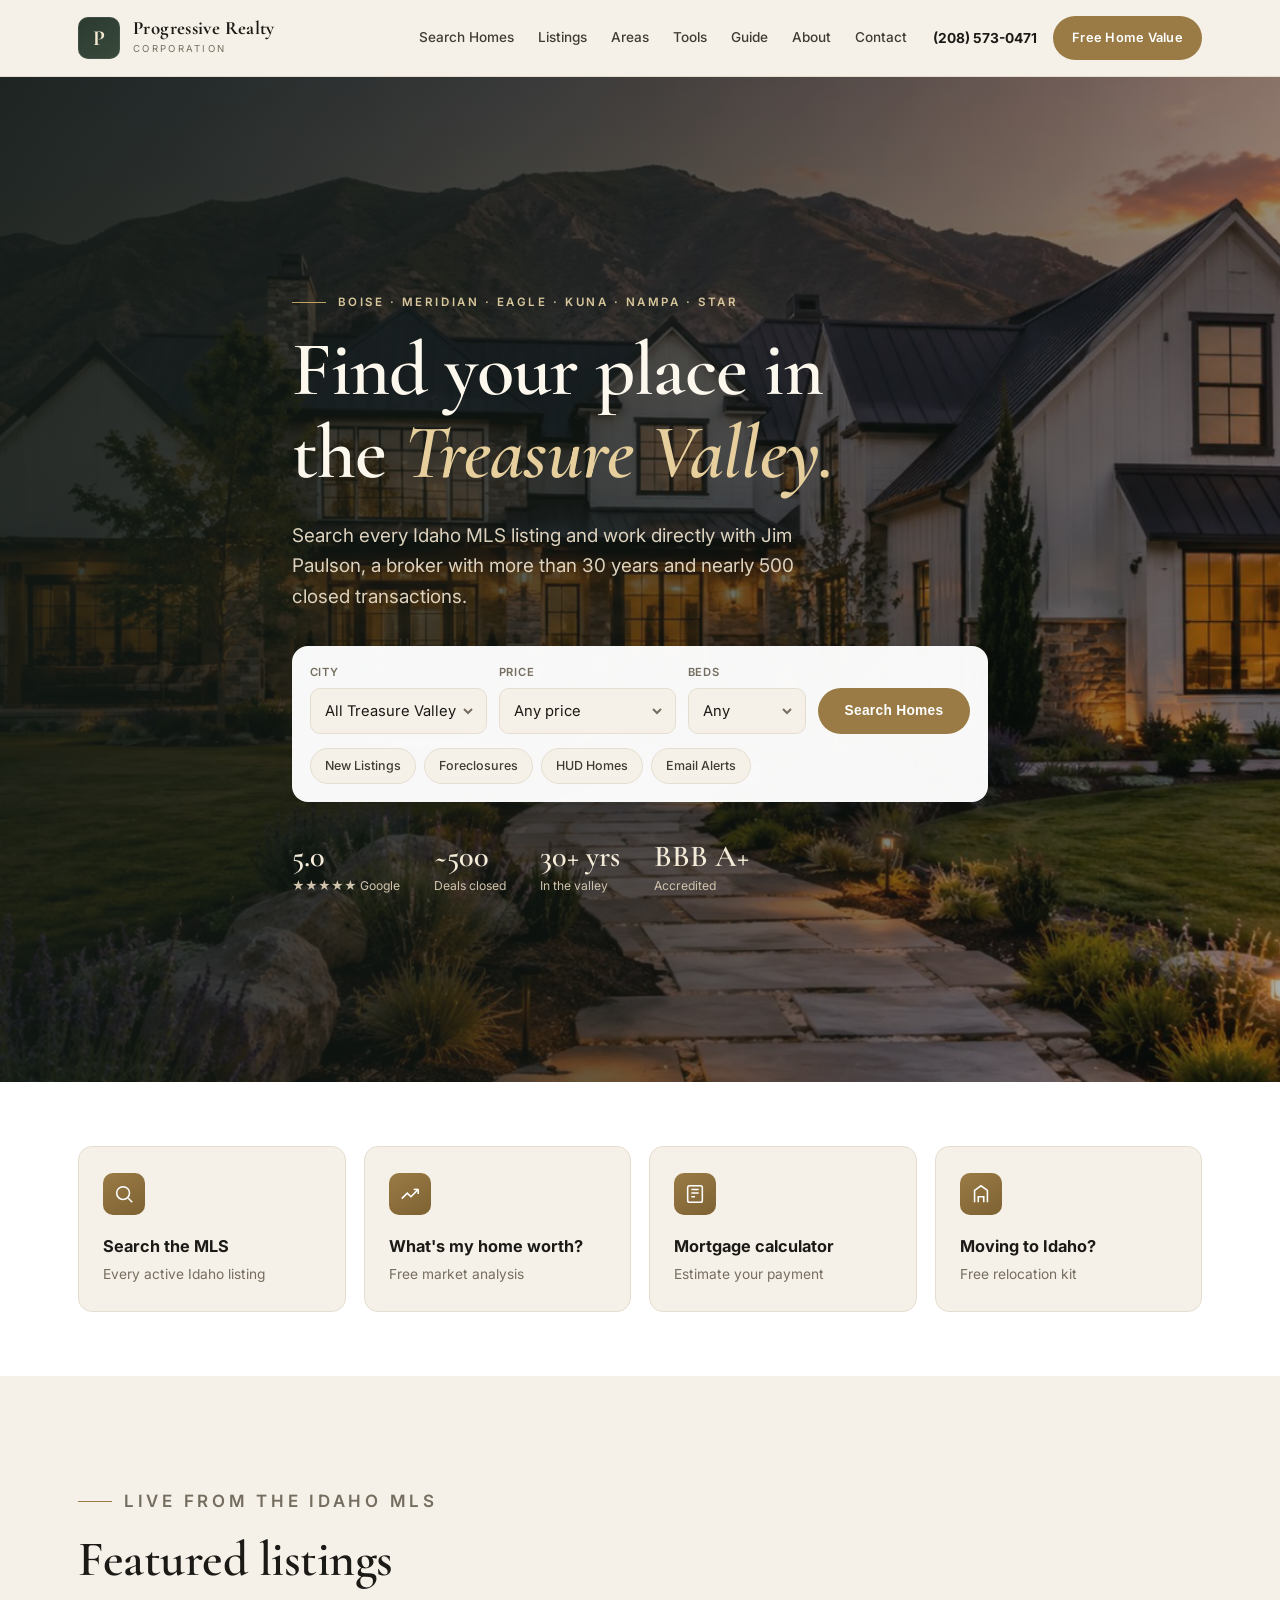
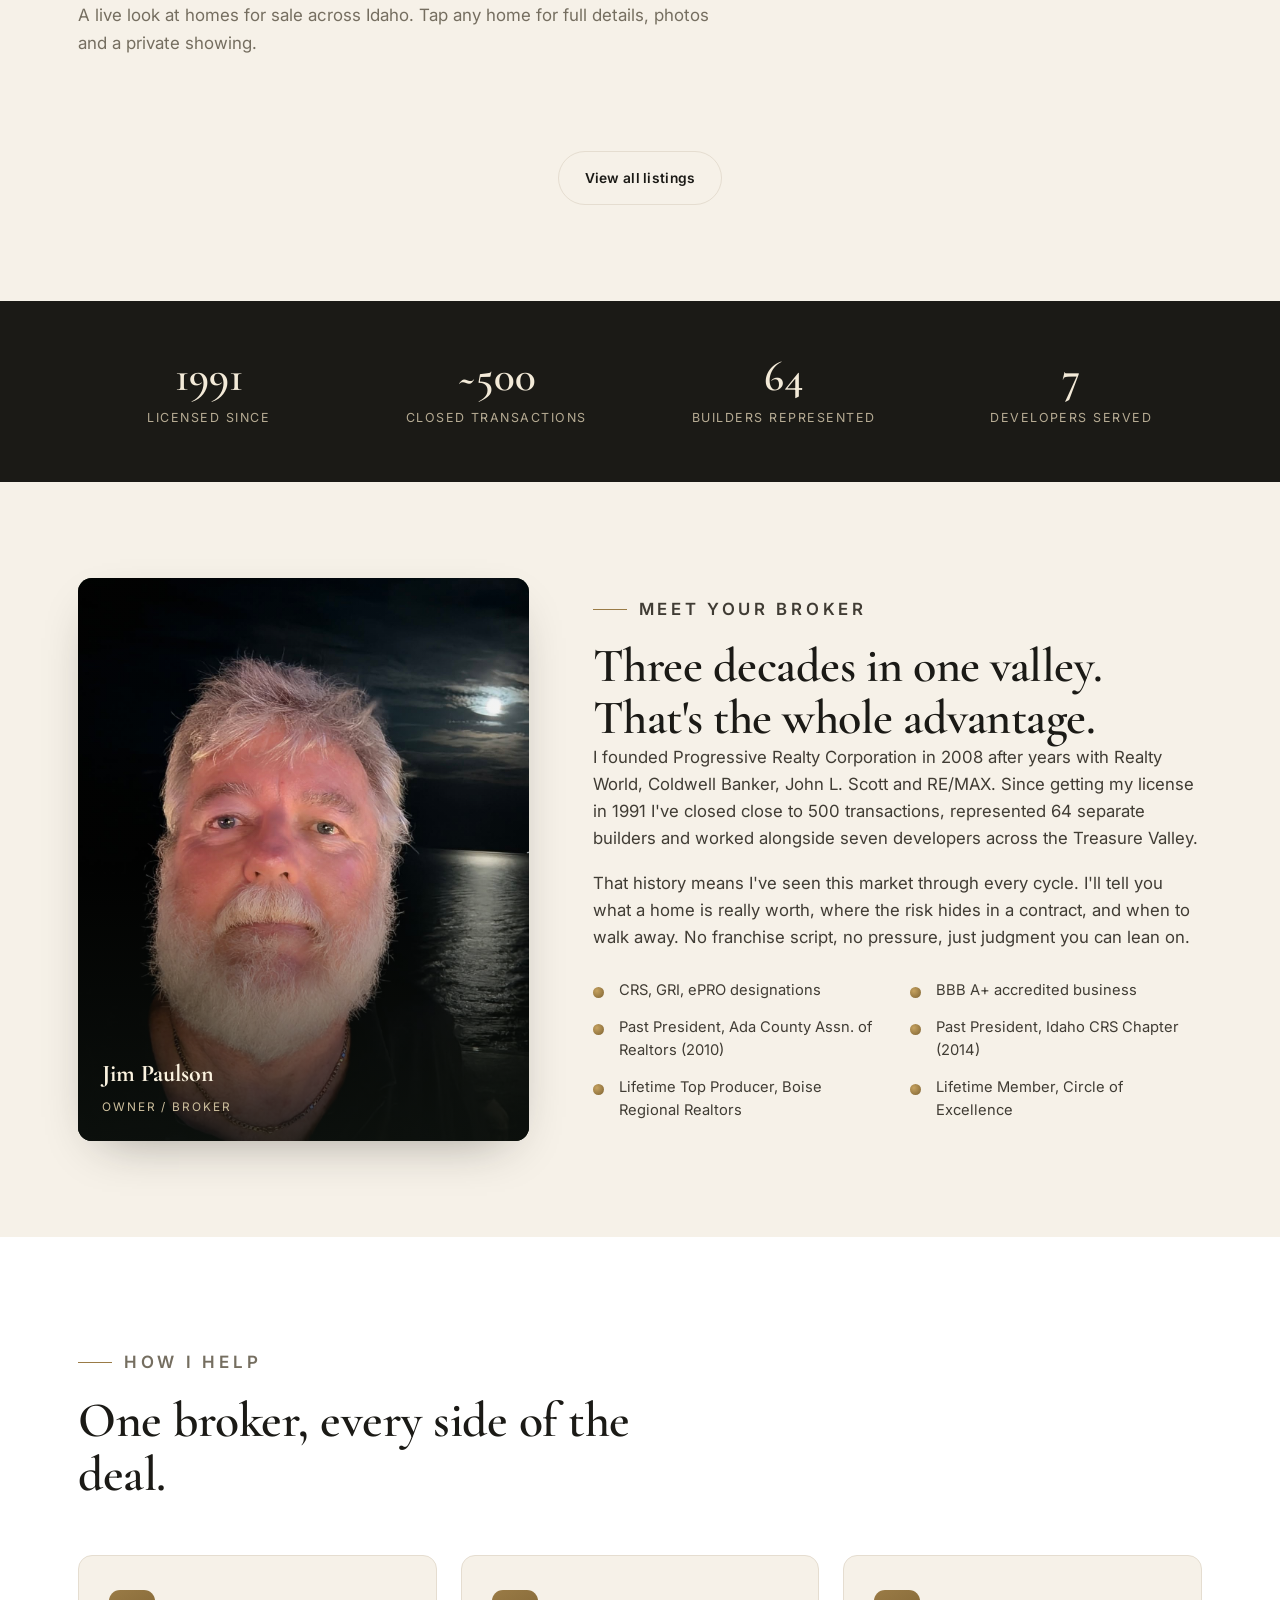
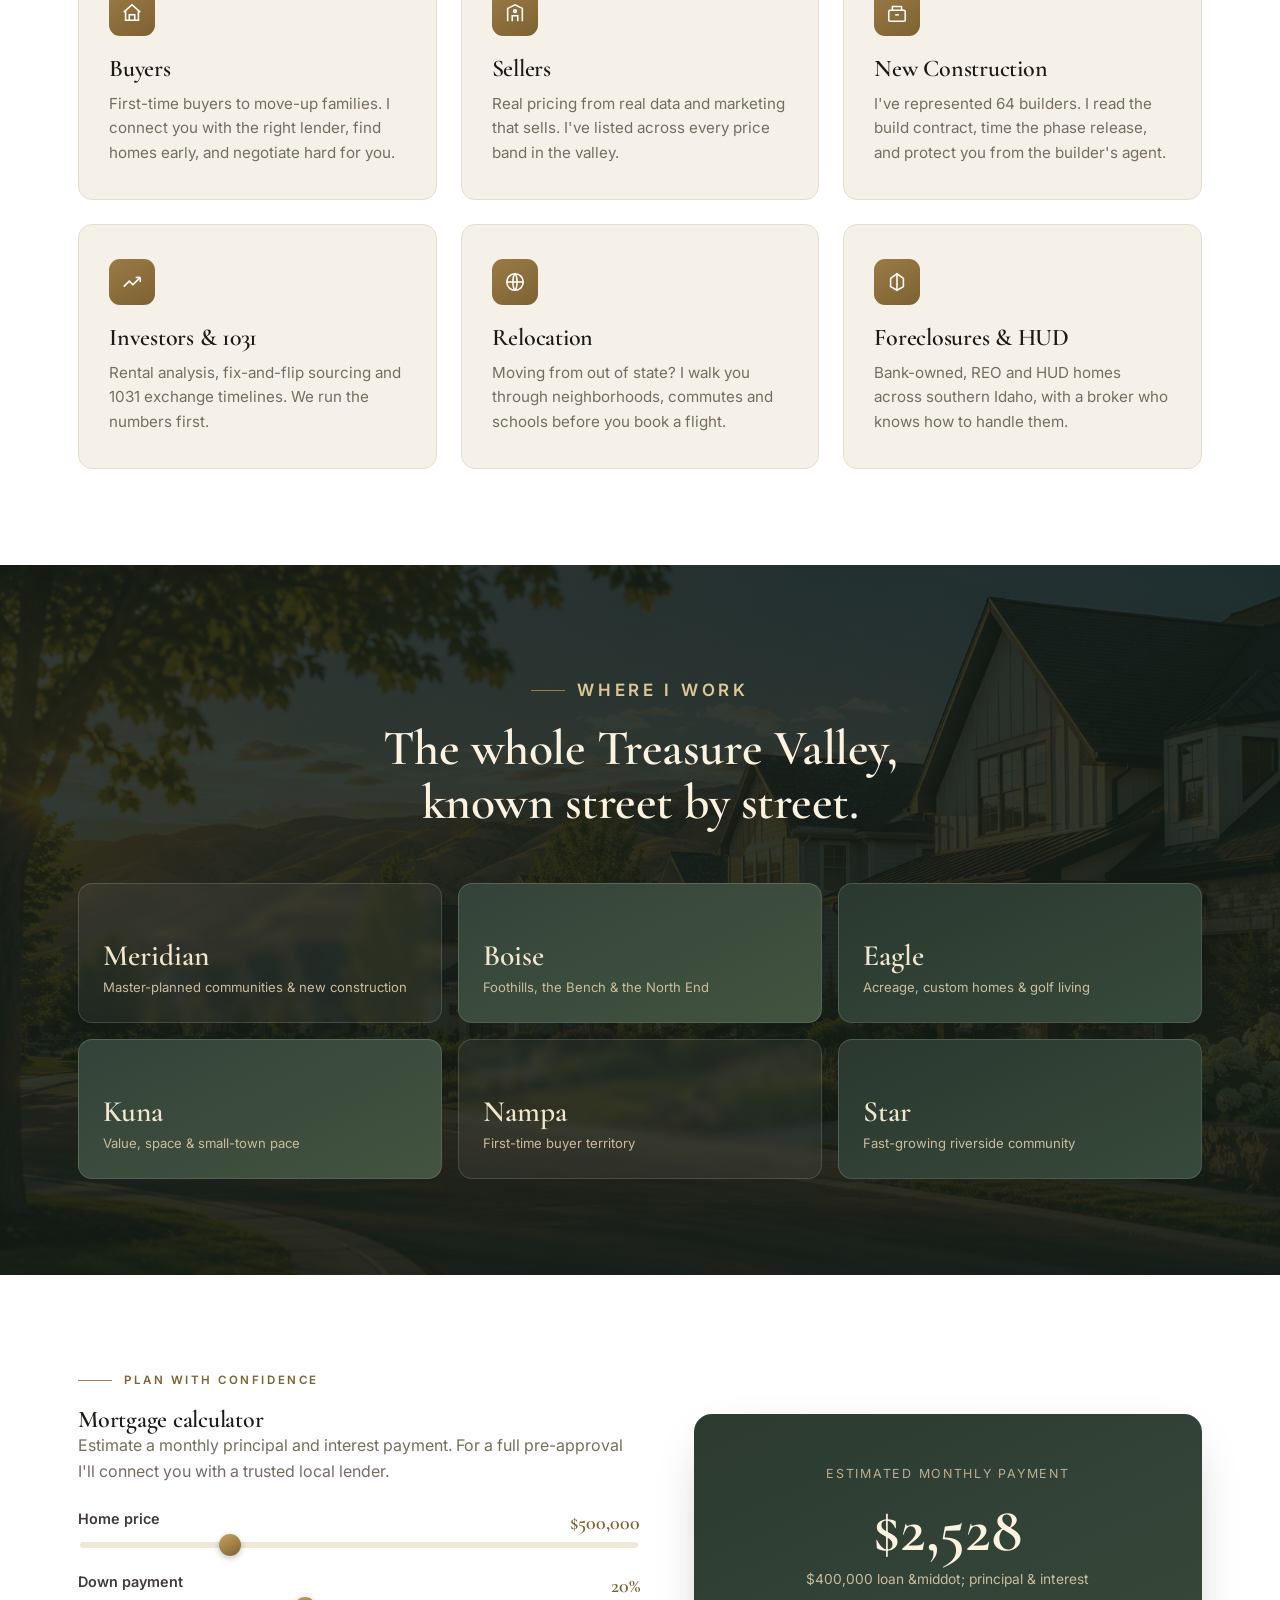
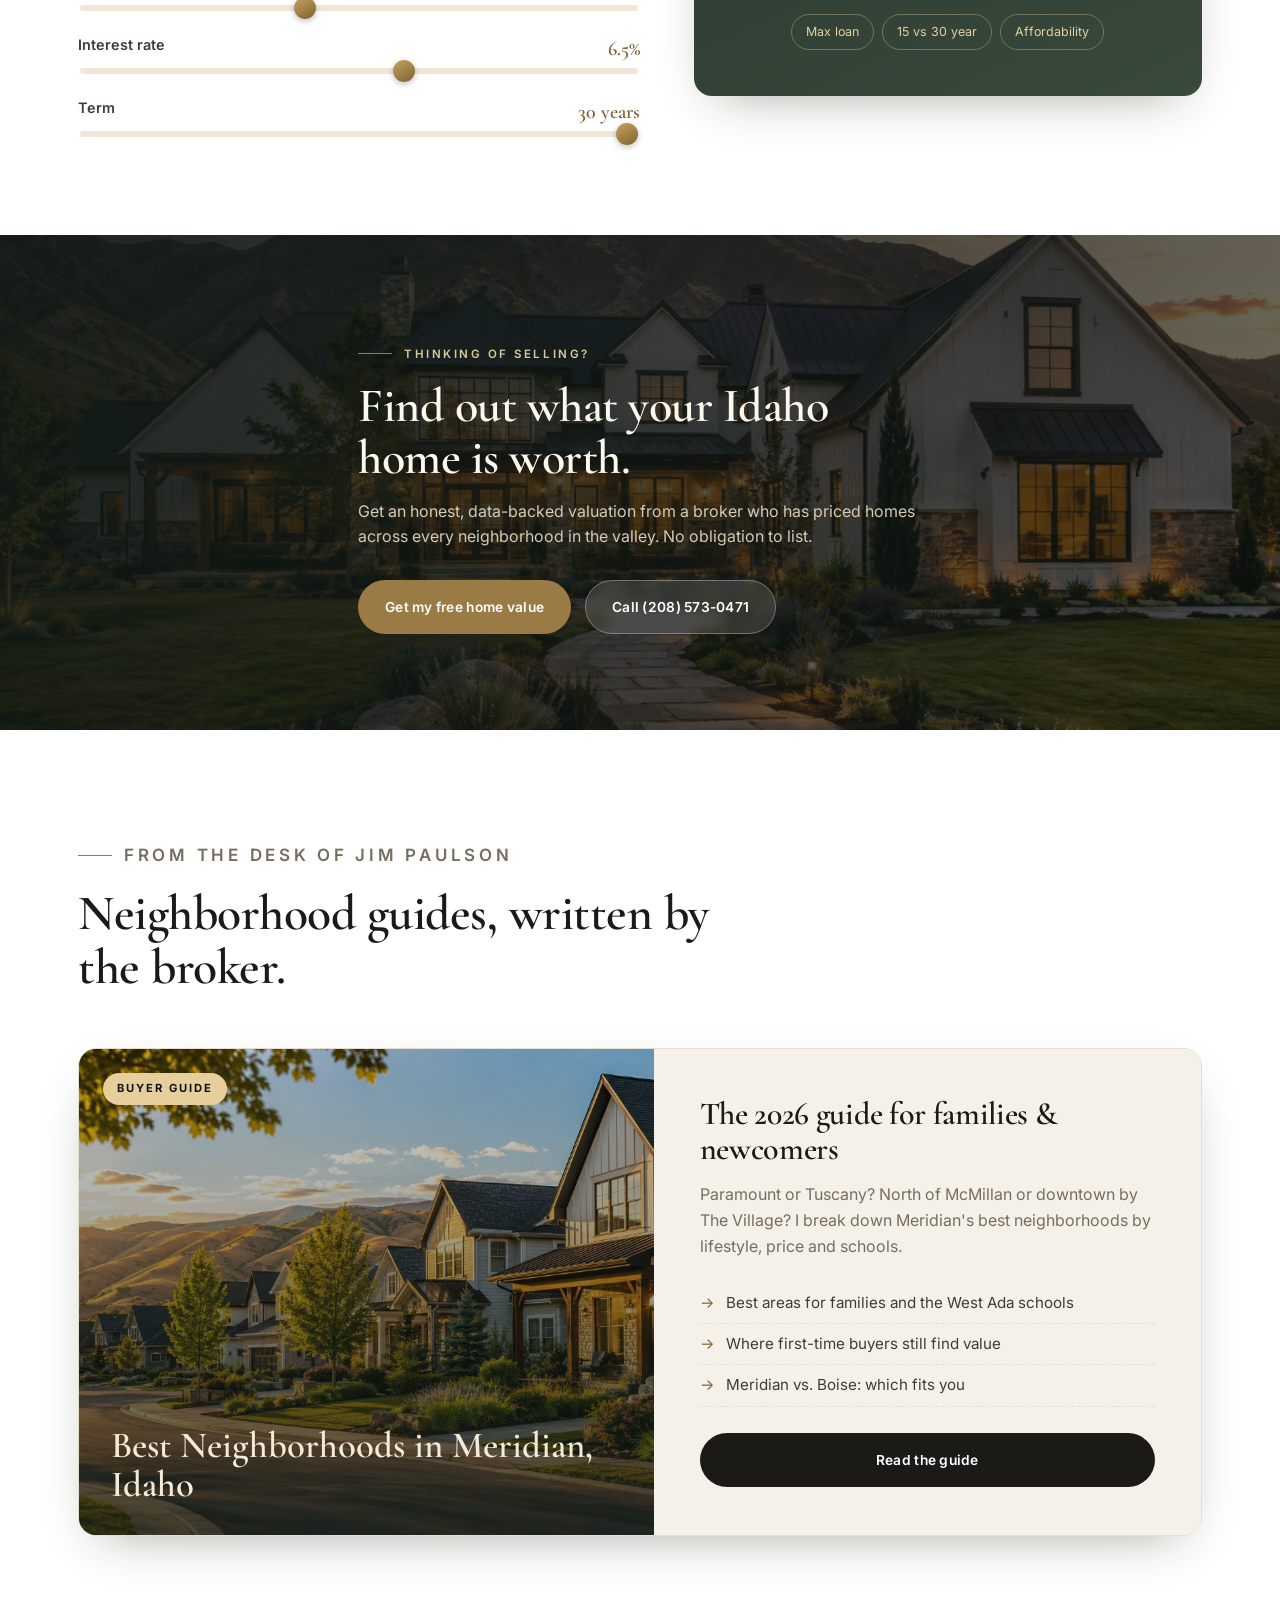
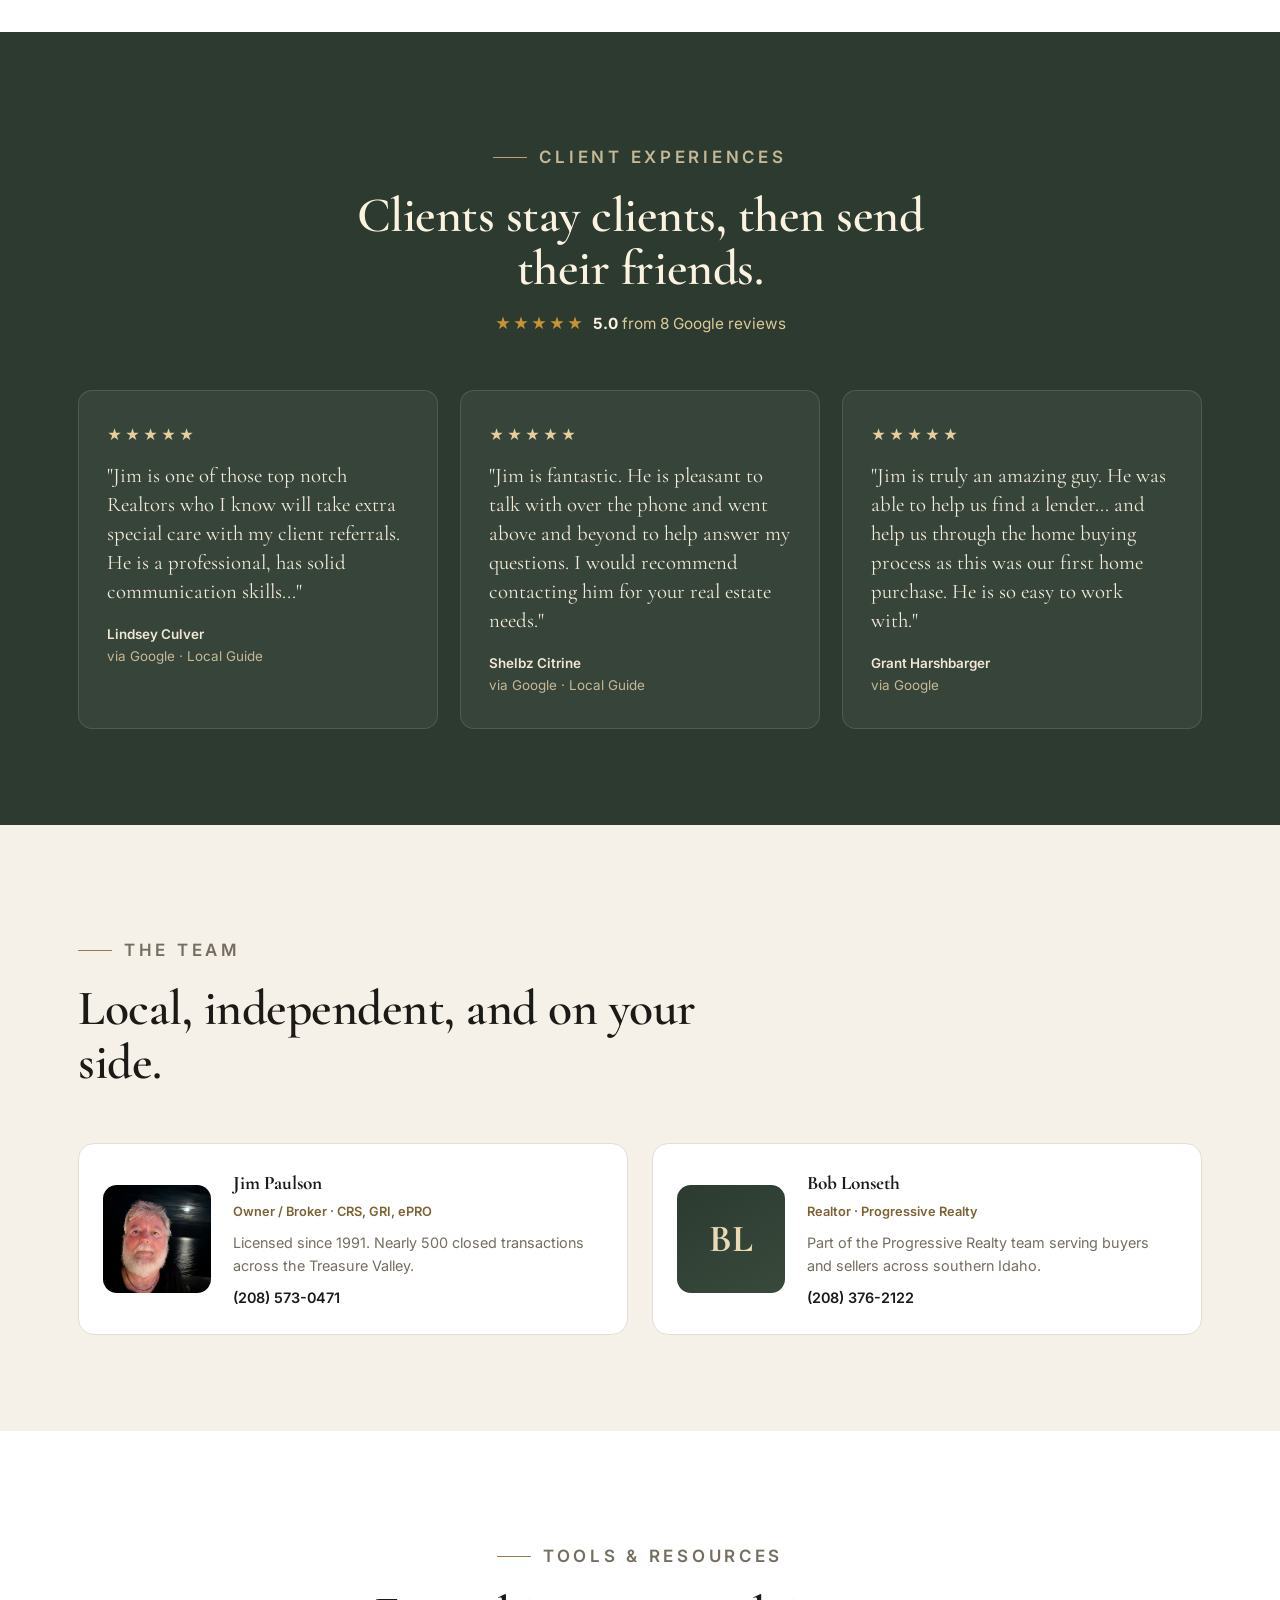
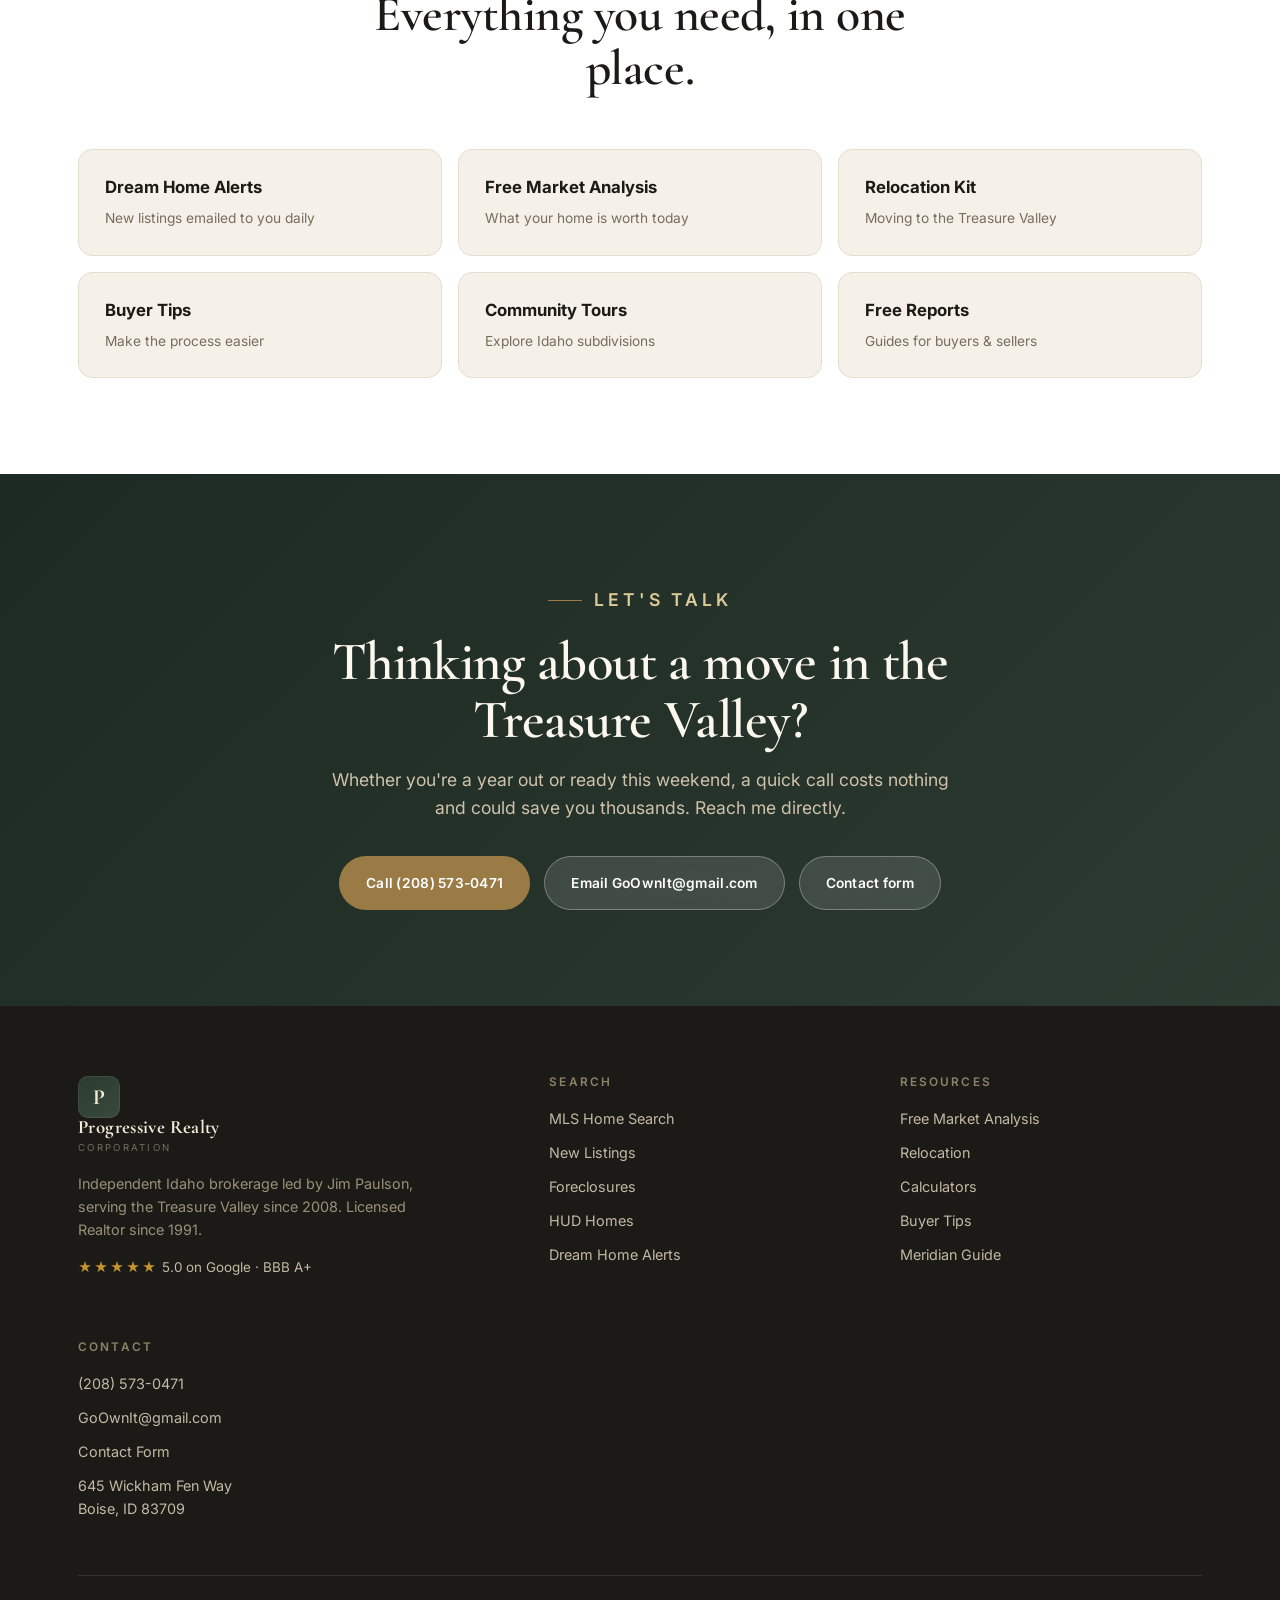
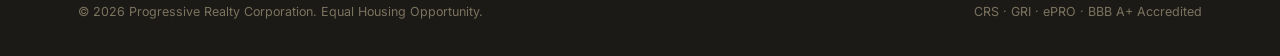
==== commit 97260029: "Cache-bust stylesheet (styles.css?v=2)" ====
--- a/index.html
+++ b/index.html
@@ -15,7 +15,7 @@
 <link rel="preconnect" href="https://fonts.googleapis.com">
 <link rel="preconnect" href="https://fonts.gstatic.com" crossorigin>
 <link href="https://fonts.googleapis.com/css2?family=Cormorant+Garamond:ital,wght@0,500;0,600;0,700;1,500;1,600&family=Inter:wght@400;500;600;700&display=swap" rel="stylesheet">
-<link rel="stylesheet" href="styles.css">
+<link rel="stylesheet" href="styles.css?v=2">
 <link rel="icon" href="data:image/svg+xml,<svg xmlns='http://www.w3.org/2000/svg' viewBox='0 0 100 100'><rect width='100' height='100' rx='20' fill='%232c3a30'/><text x='50' y='70' font-size='62' text-anchor='middle' fill='%23e9d9b4' font-family='Georgia,serif' font-weight='700'>P</text></svg>">
 <script type="application/ld+json">
 {
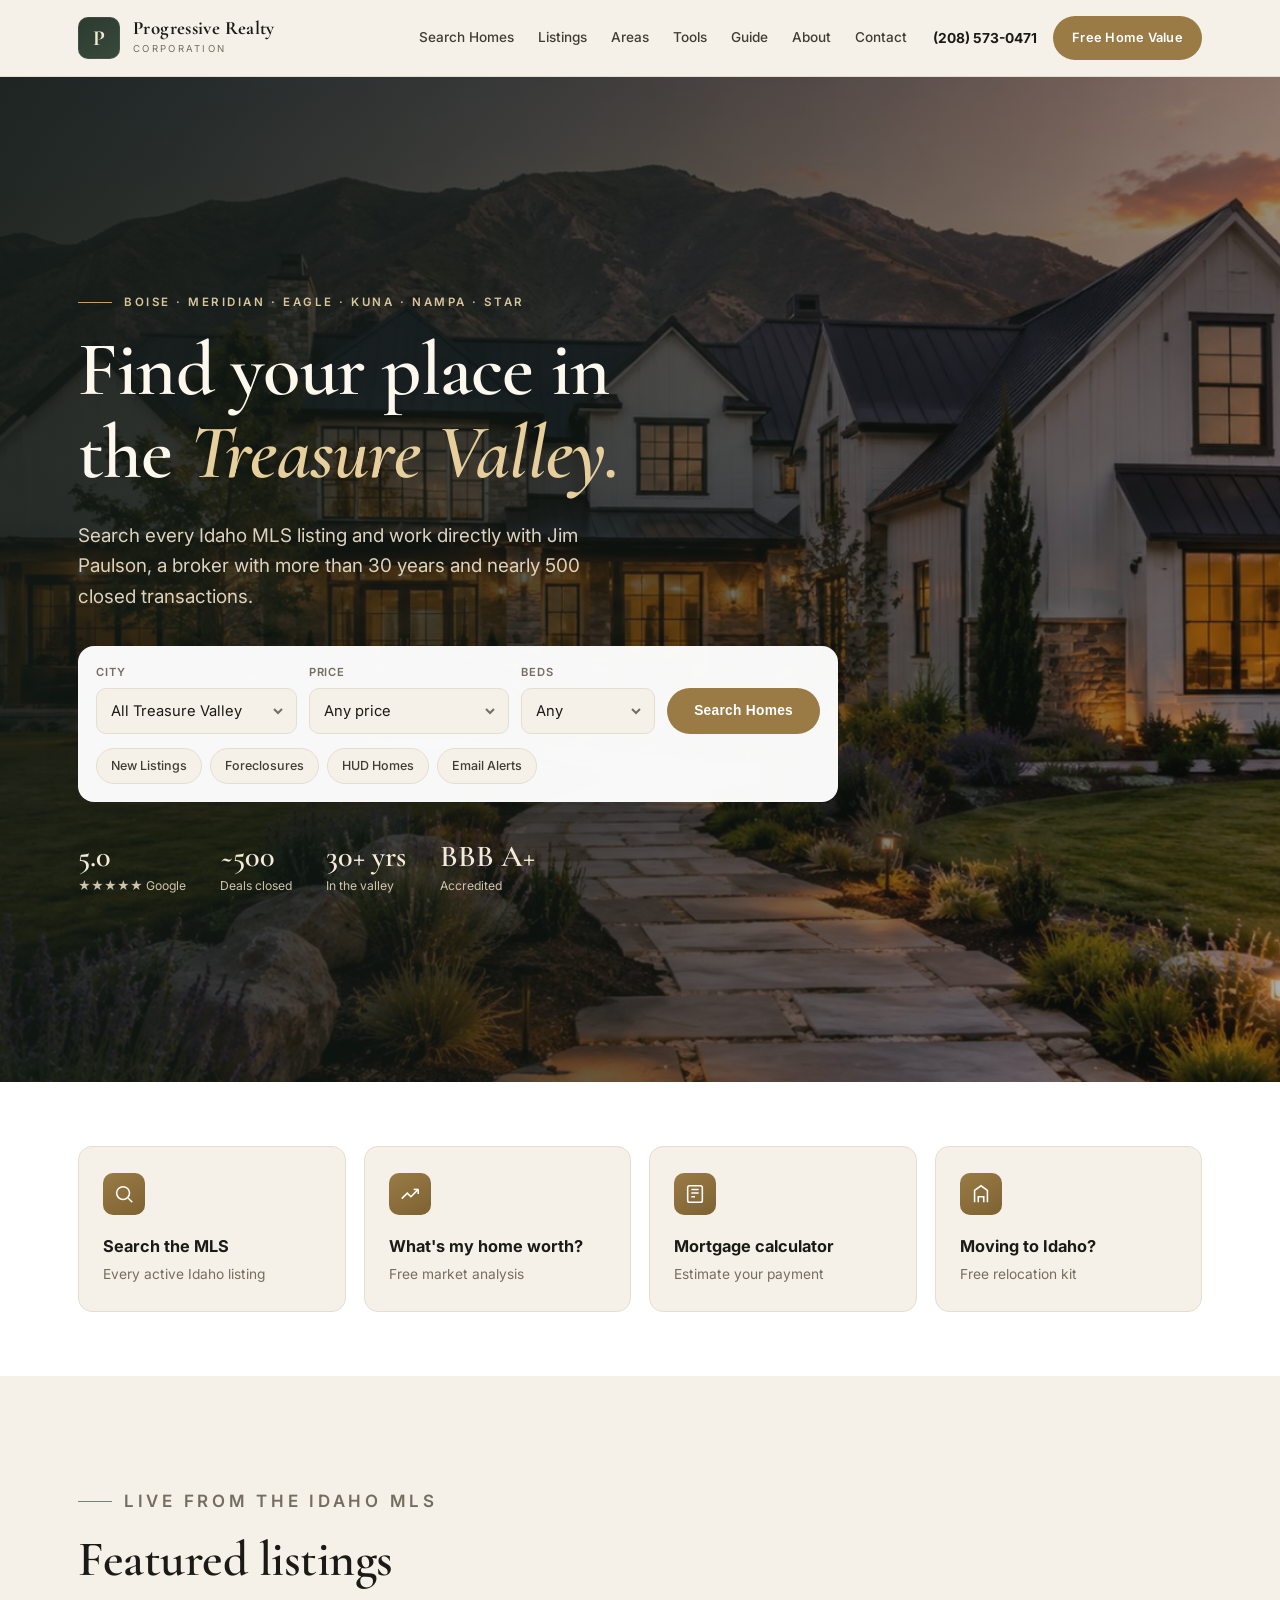
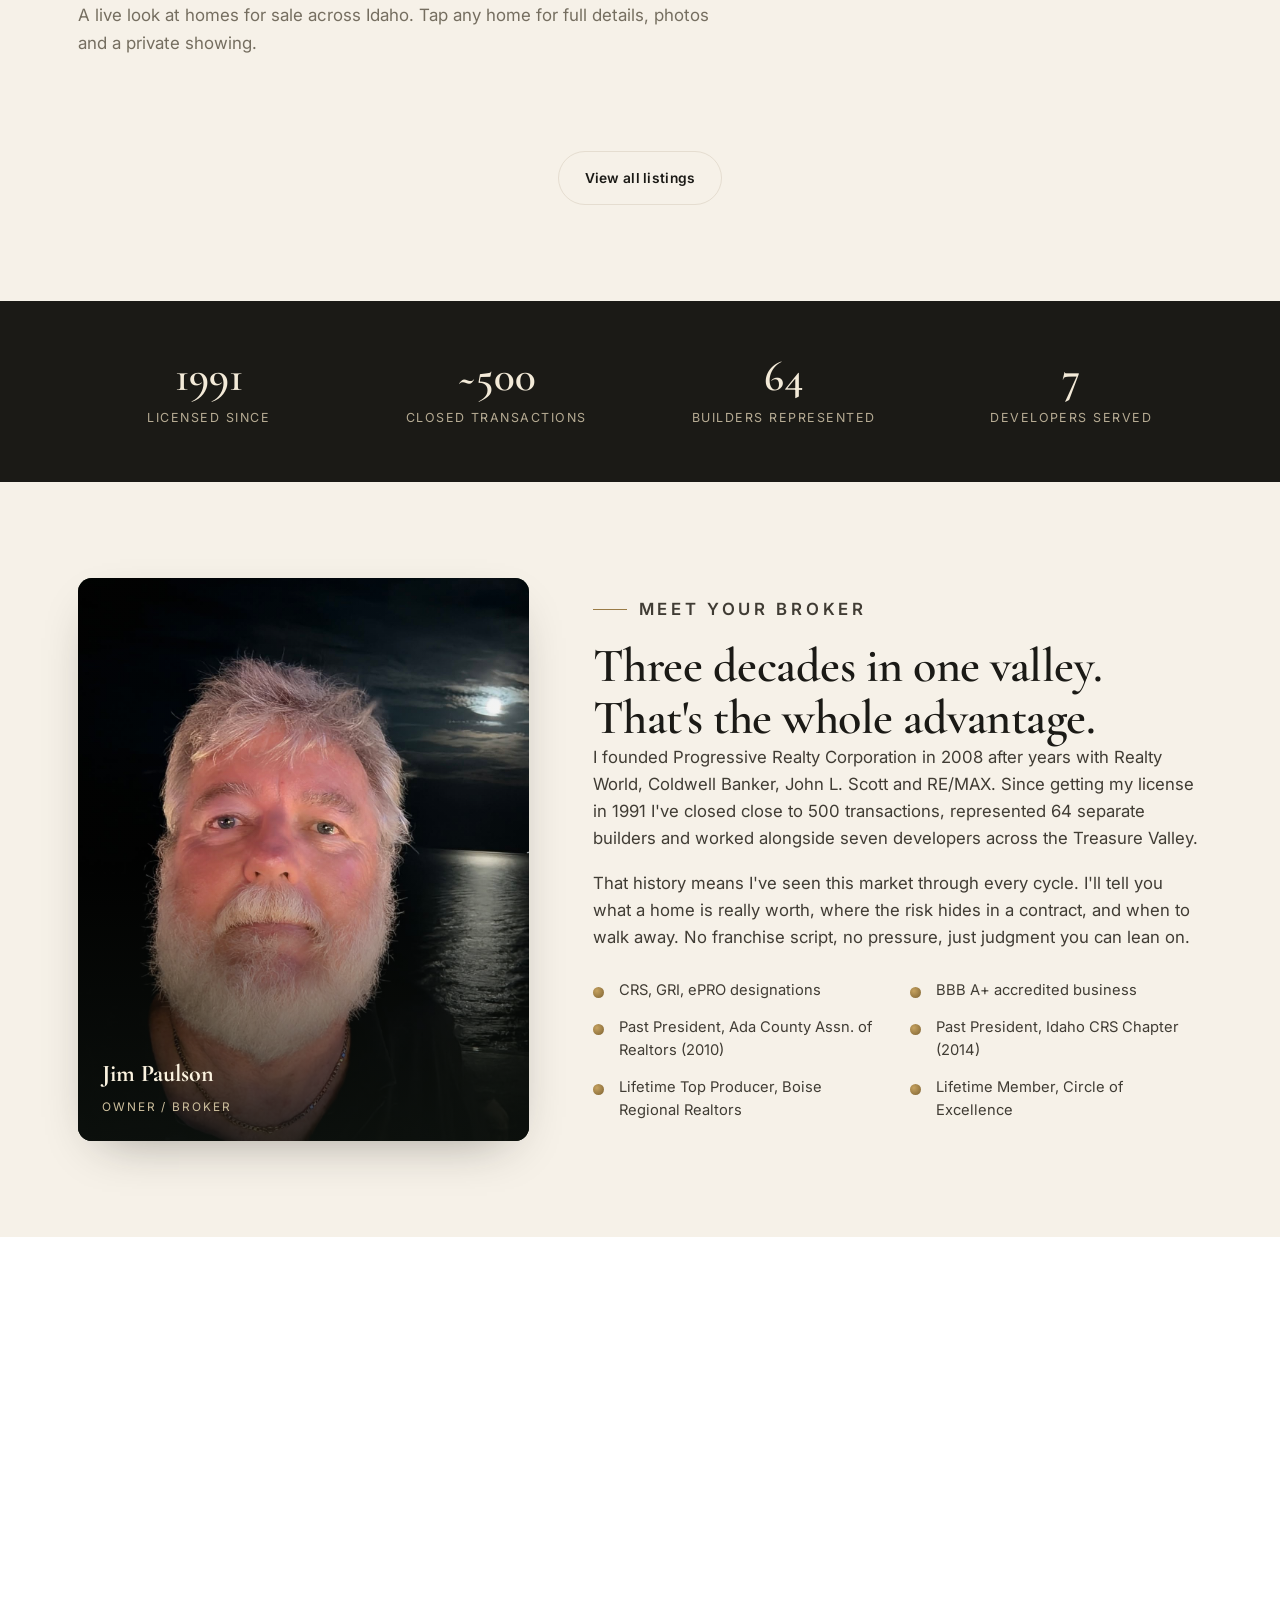
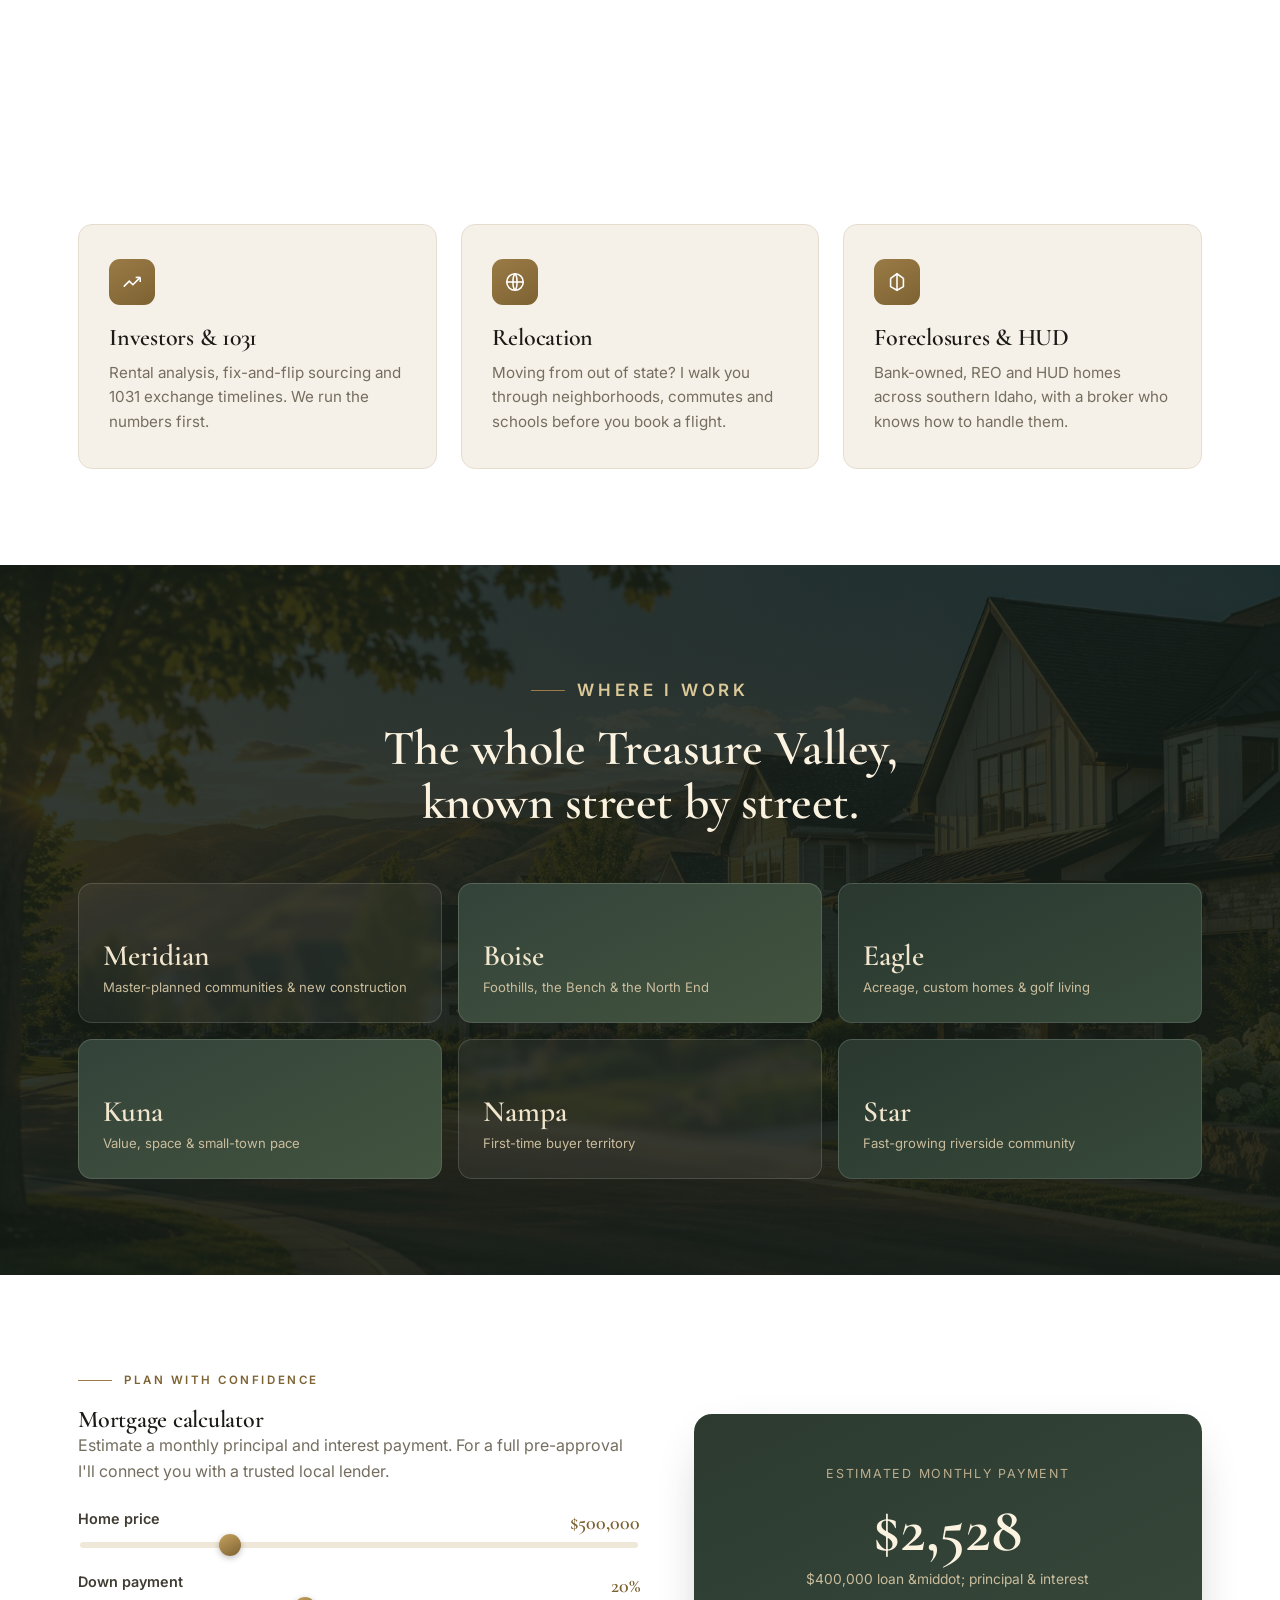
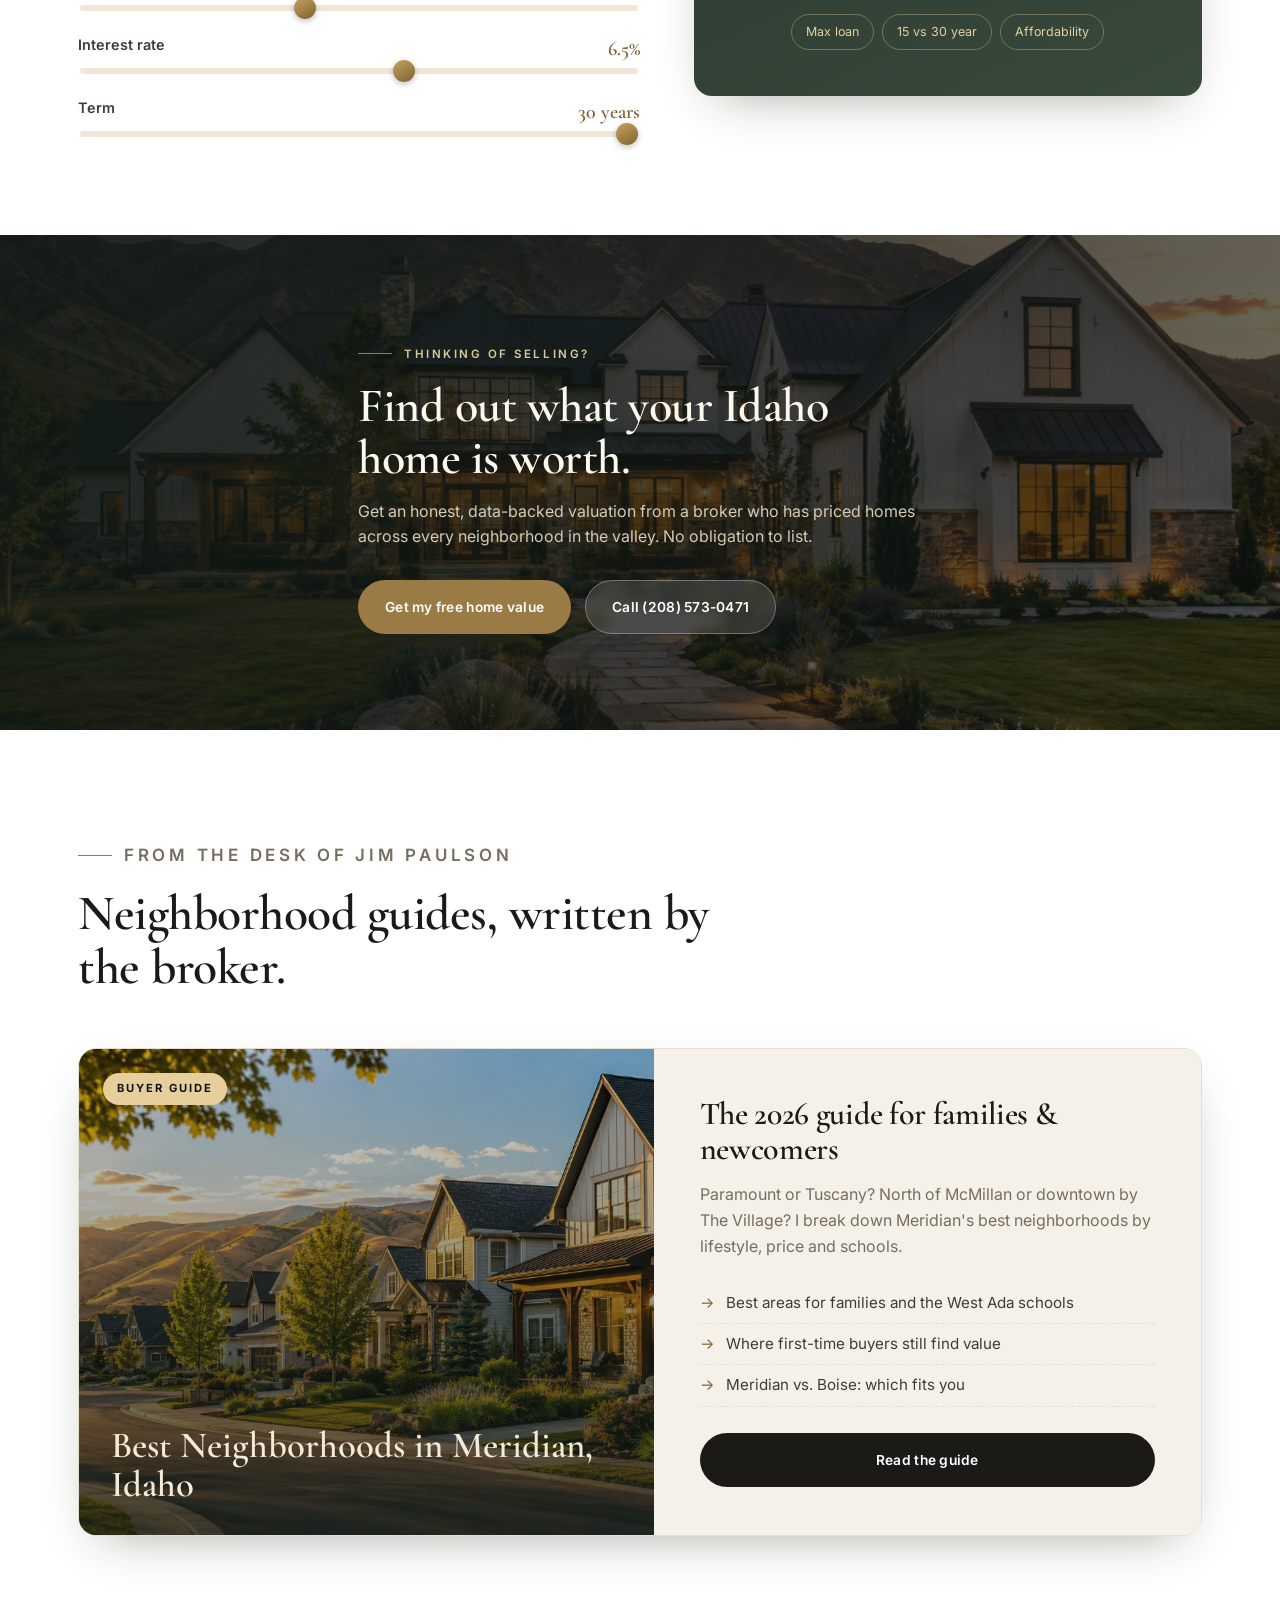
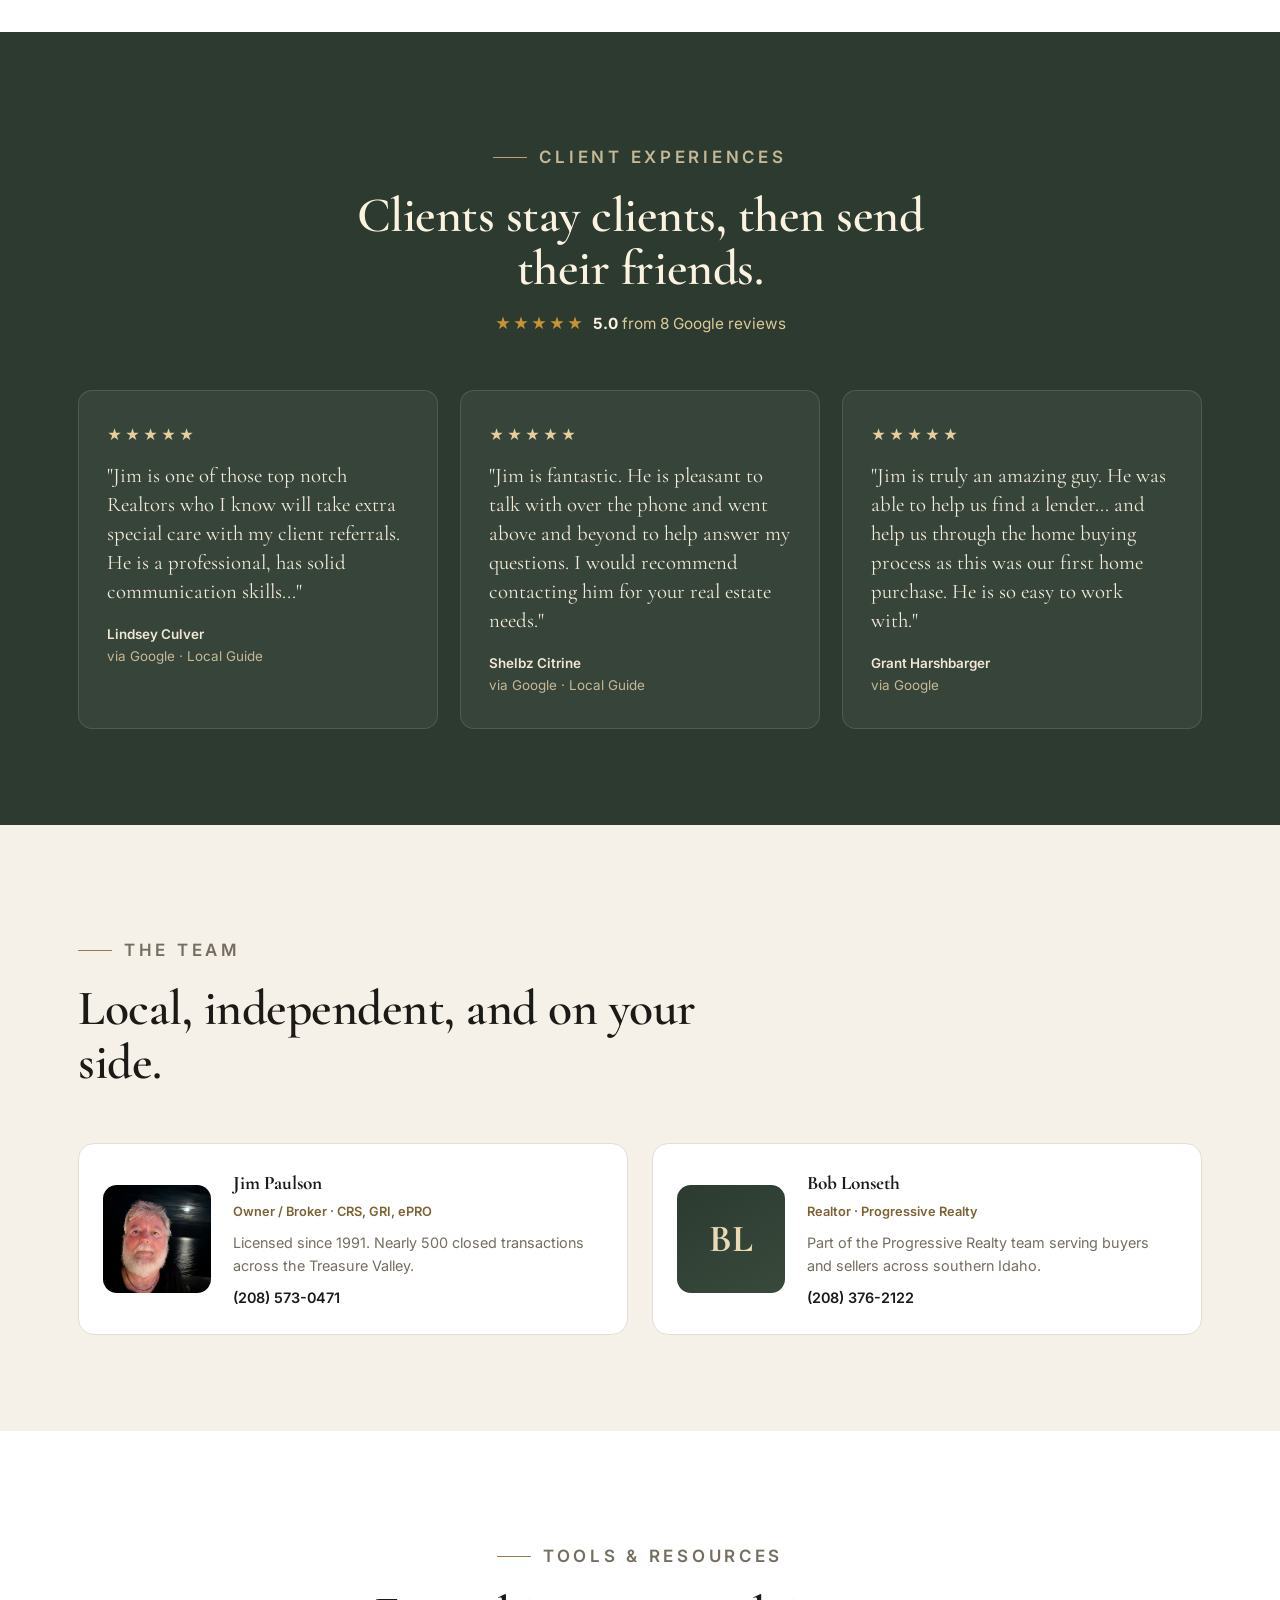
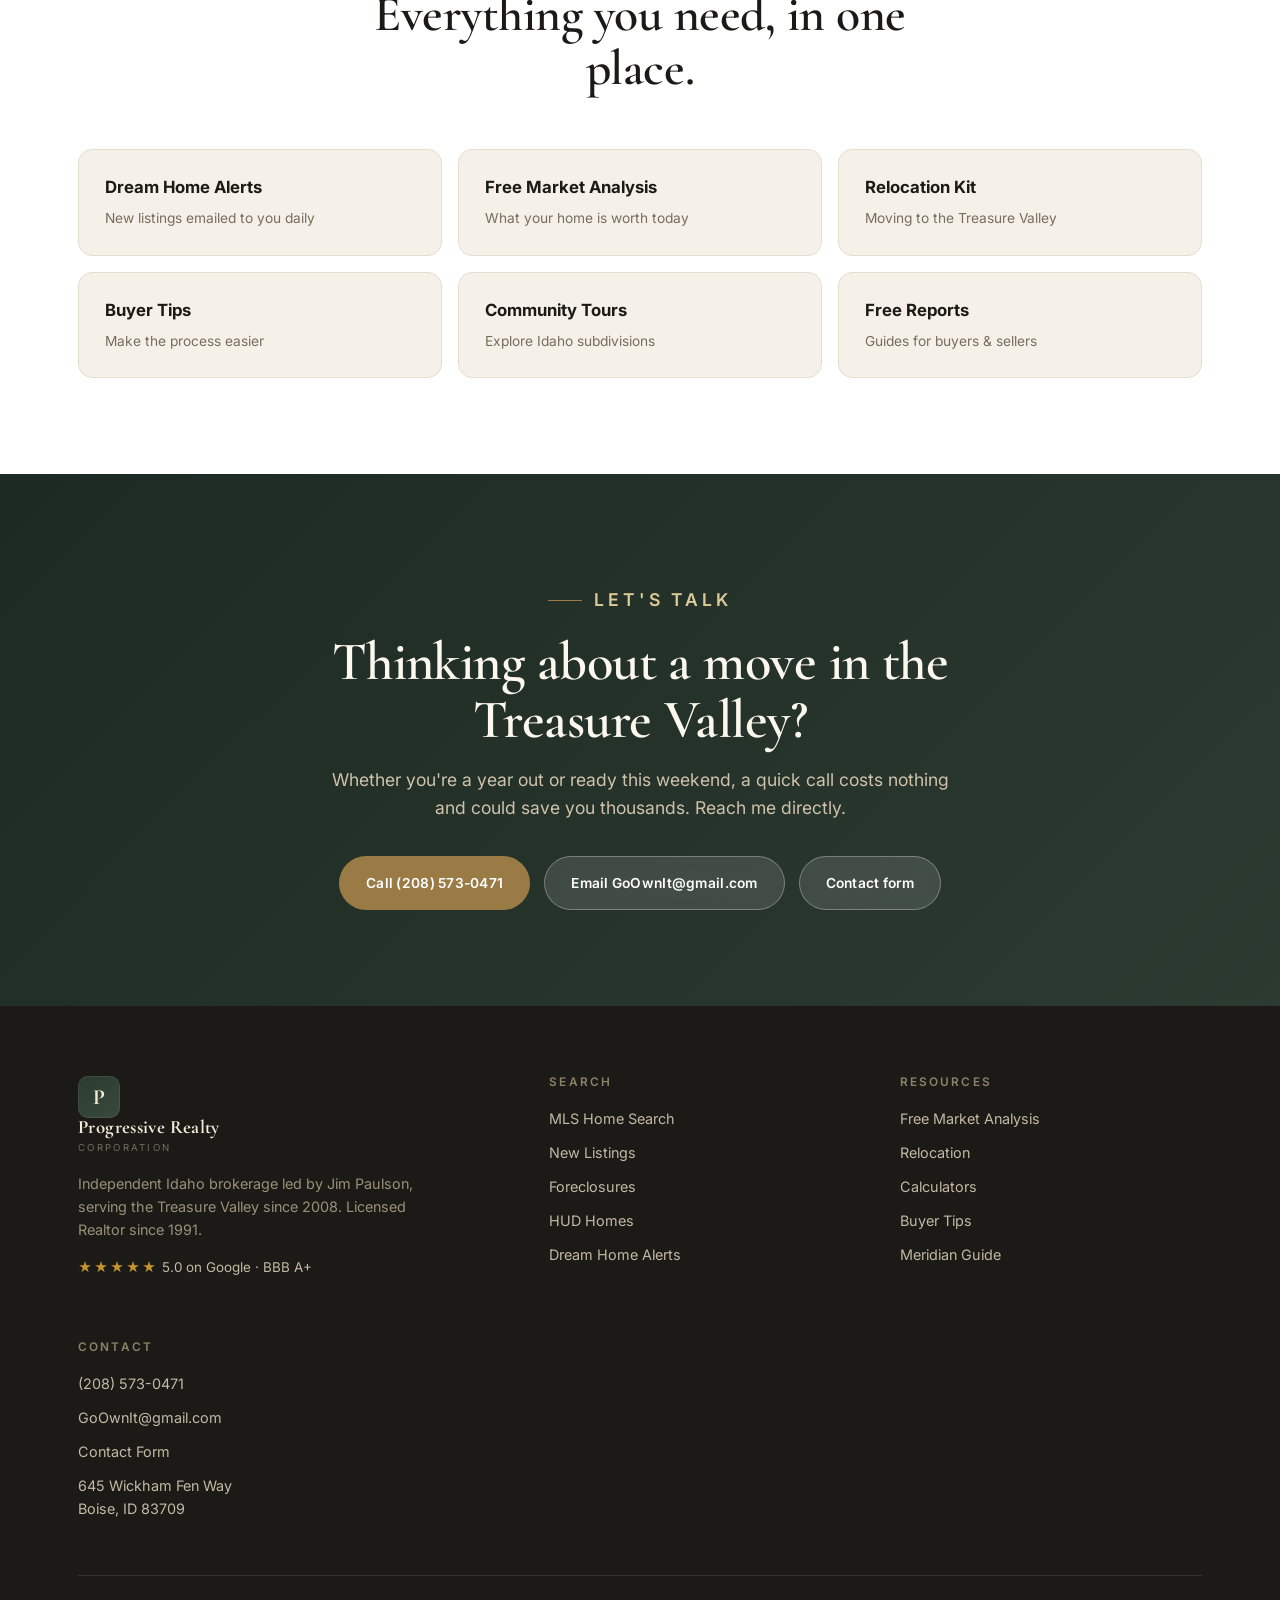
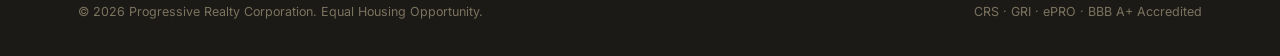
==== commit fc8b8404: "Fix mobile horizontal overflow (hero flex item + nav button)" ====
--- a/index.html
+++ b/index.html
@@ -15,7 +15,7 @@
 <link rel="preconnect" href="https://fonts.googleapis.com">
 <link rel="preconnect" href="https://fonts.gstatic.com" crossorigin>
 <link href="https://fonts.googleapis.com/css2?family=Cormorant+Garamond:ital,wght@0,500;0,600;0,700;1,500;1,600&family=Inter:wght@400;500;600;700&display=swap" rel="stylesheet">
-<link rel="stylesheet" href="styles.css?v=2">
+<link rel="stylesheet" href="styles.css?v=3">
 <link rel="icon" href="data:image/svg+xml,<svg xmlns='http://www.w3.org/2000/svg' viewBox='0 0 100 100'><rect width='100' height='100' rx='20' fill='%232c3a30'/><text x='50' y='70' font-size='62' text-anchor='middle' fill='%23e9d9b4' font-family='Georgia,serif' font-weight='700'>P</text></svg>">
 <script type="application/ld+json">
 {
--- a/styles.css
+++ b/styles.css
@@ -211,7 +211,7 @@
 .hero{position:relative;min-height:88vh;display:flex;align-items:center;background:#1f2a23;color:#f3ead8;overflow:hidden}
 .hero-bg{position:absolute;inset:0;background-size:cover;background-position:center;transform:scale(1.03)}
 .hero-scrim{position:absolute;inset:0;background:linear-gradient(105deg,rgba(18,26,21,.9) 0%,rgba(18,26,21,.72) 42%,rgba(18,26,21,.35) 100%)}
-.hero .wrap.hero-content{position:relative;z-index:2;padding-top:120px;padding-bottom:90px}
+.hero .wrap.hero-content{position:relative;z-index:2;width:100%;min-width:0;padding-top:120px;padding-bottom:90px}
 .hero h1{max-width:16ch}
 .search-card{margin-top:34px;background:rgba(255,255,255,.97);border-radius:16px;padding:18px;box-shadow:var(--shadow);max-width:760px}
 .search-row{display:grid;grid-template-columns:1.2fr 1.2fr .8fr auto;gap:12px;align-items:end}
@@ -328,6 +328,7 @@
   .nav-phone{display:none}
 }
 @media(max-width:600px){
+  .nav-cta .btn{display:none}
   .hero{min-height:auto}
   .hero .wrap.hero-content{padding-top:104px;padding-bottom:64px}
   .search-row{grid-template-columns:1fr 1fr}
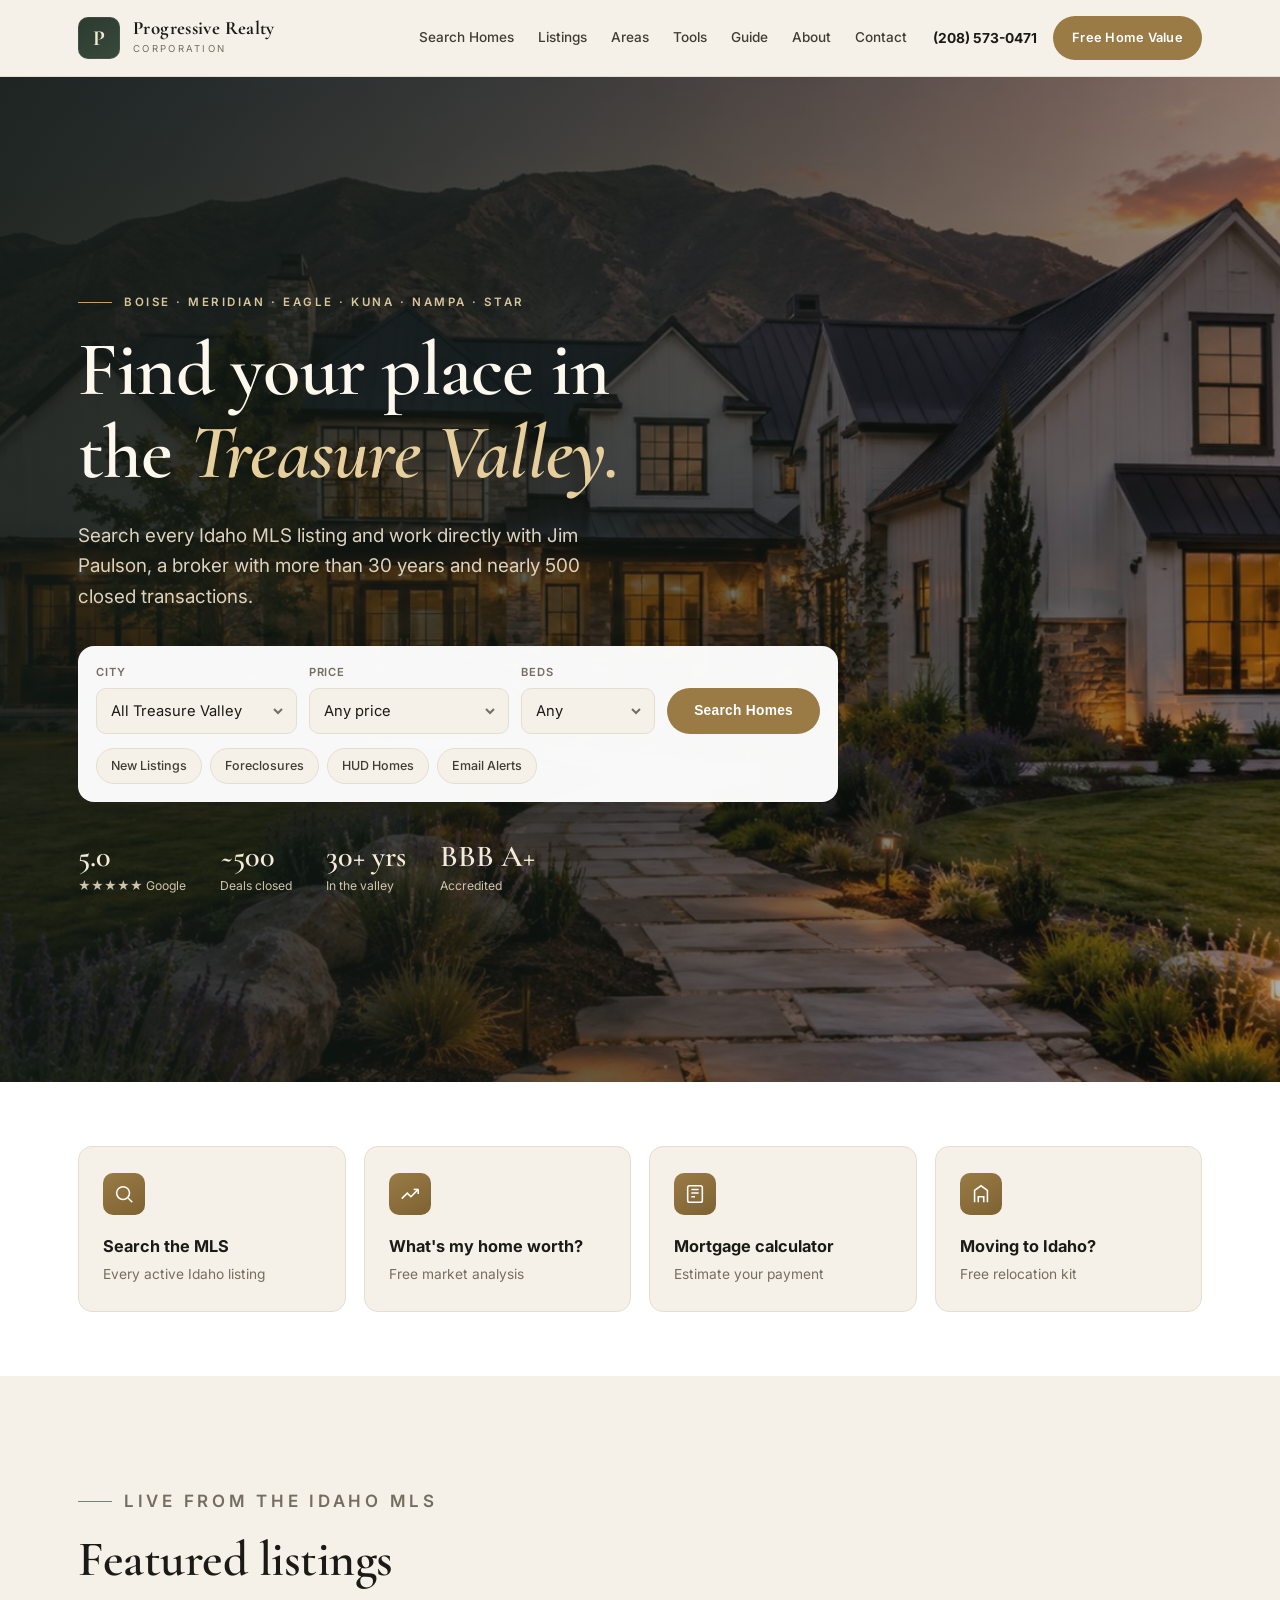
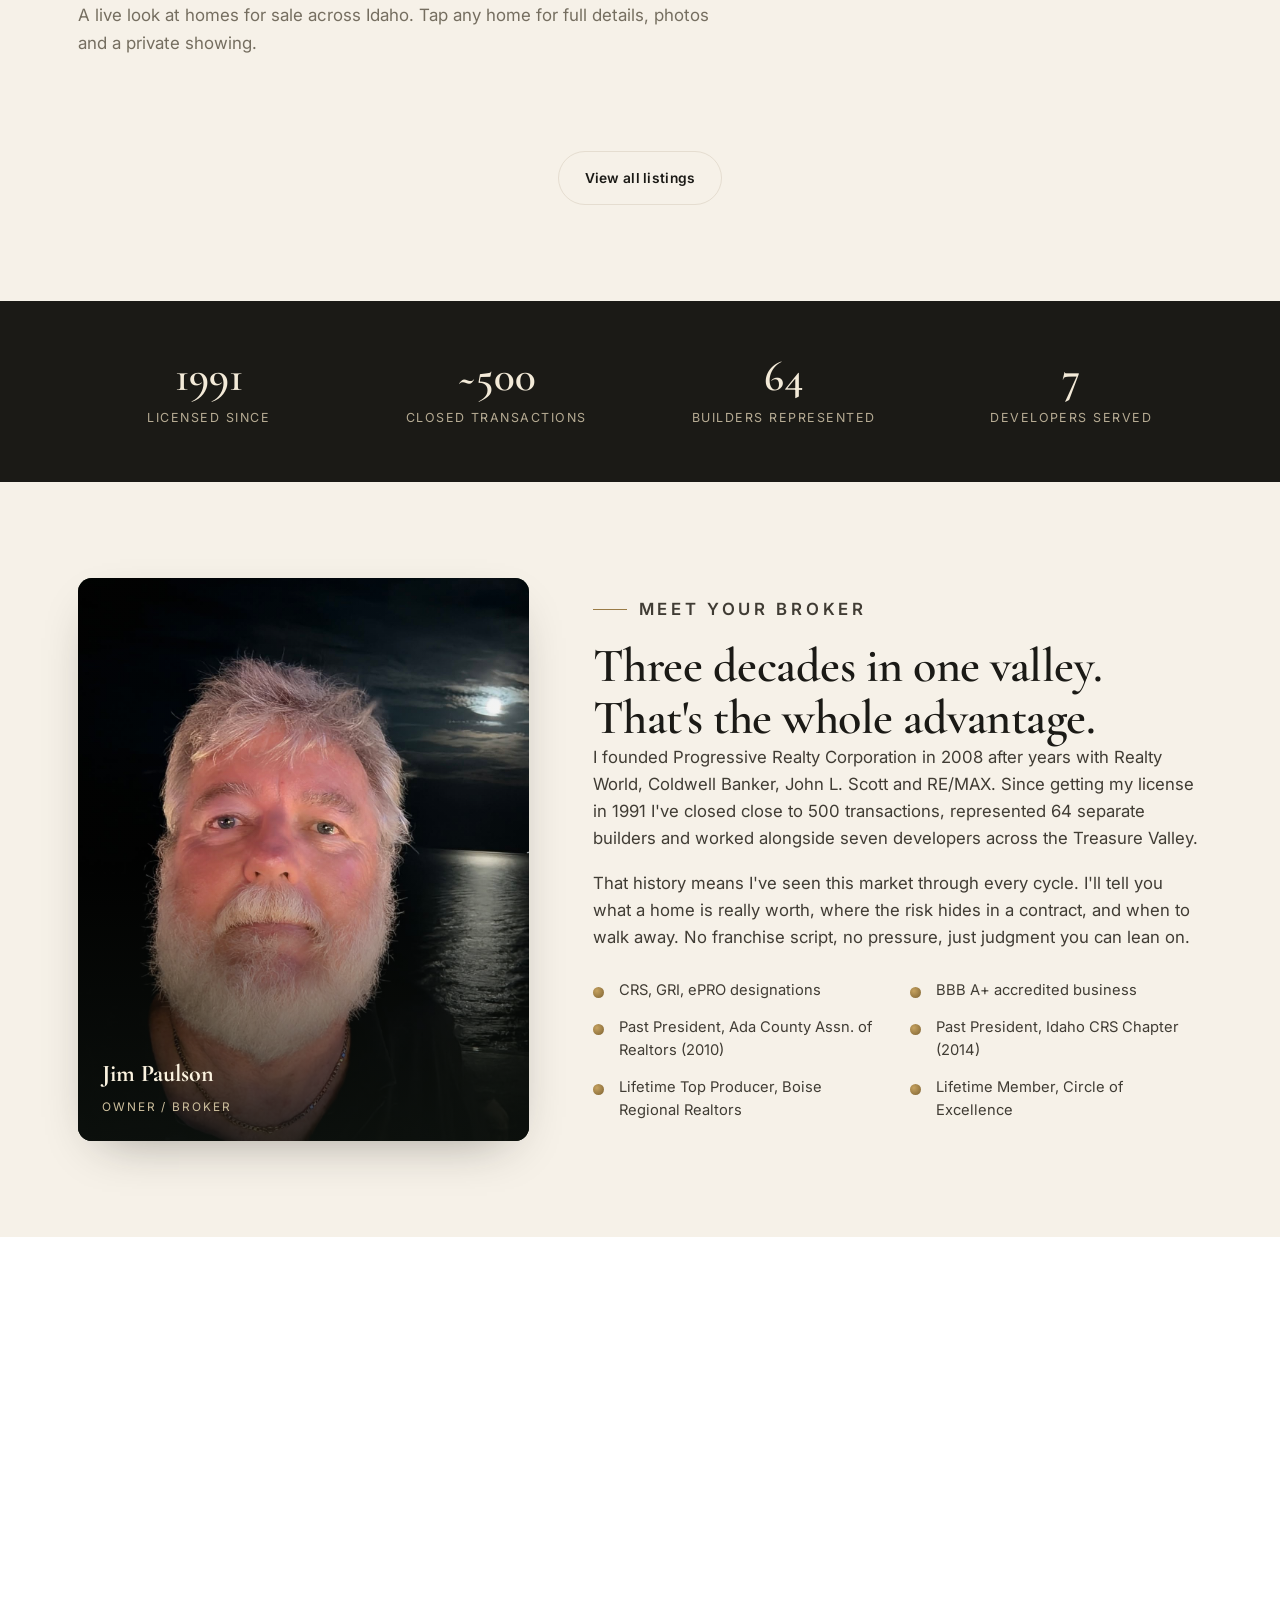
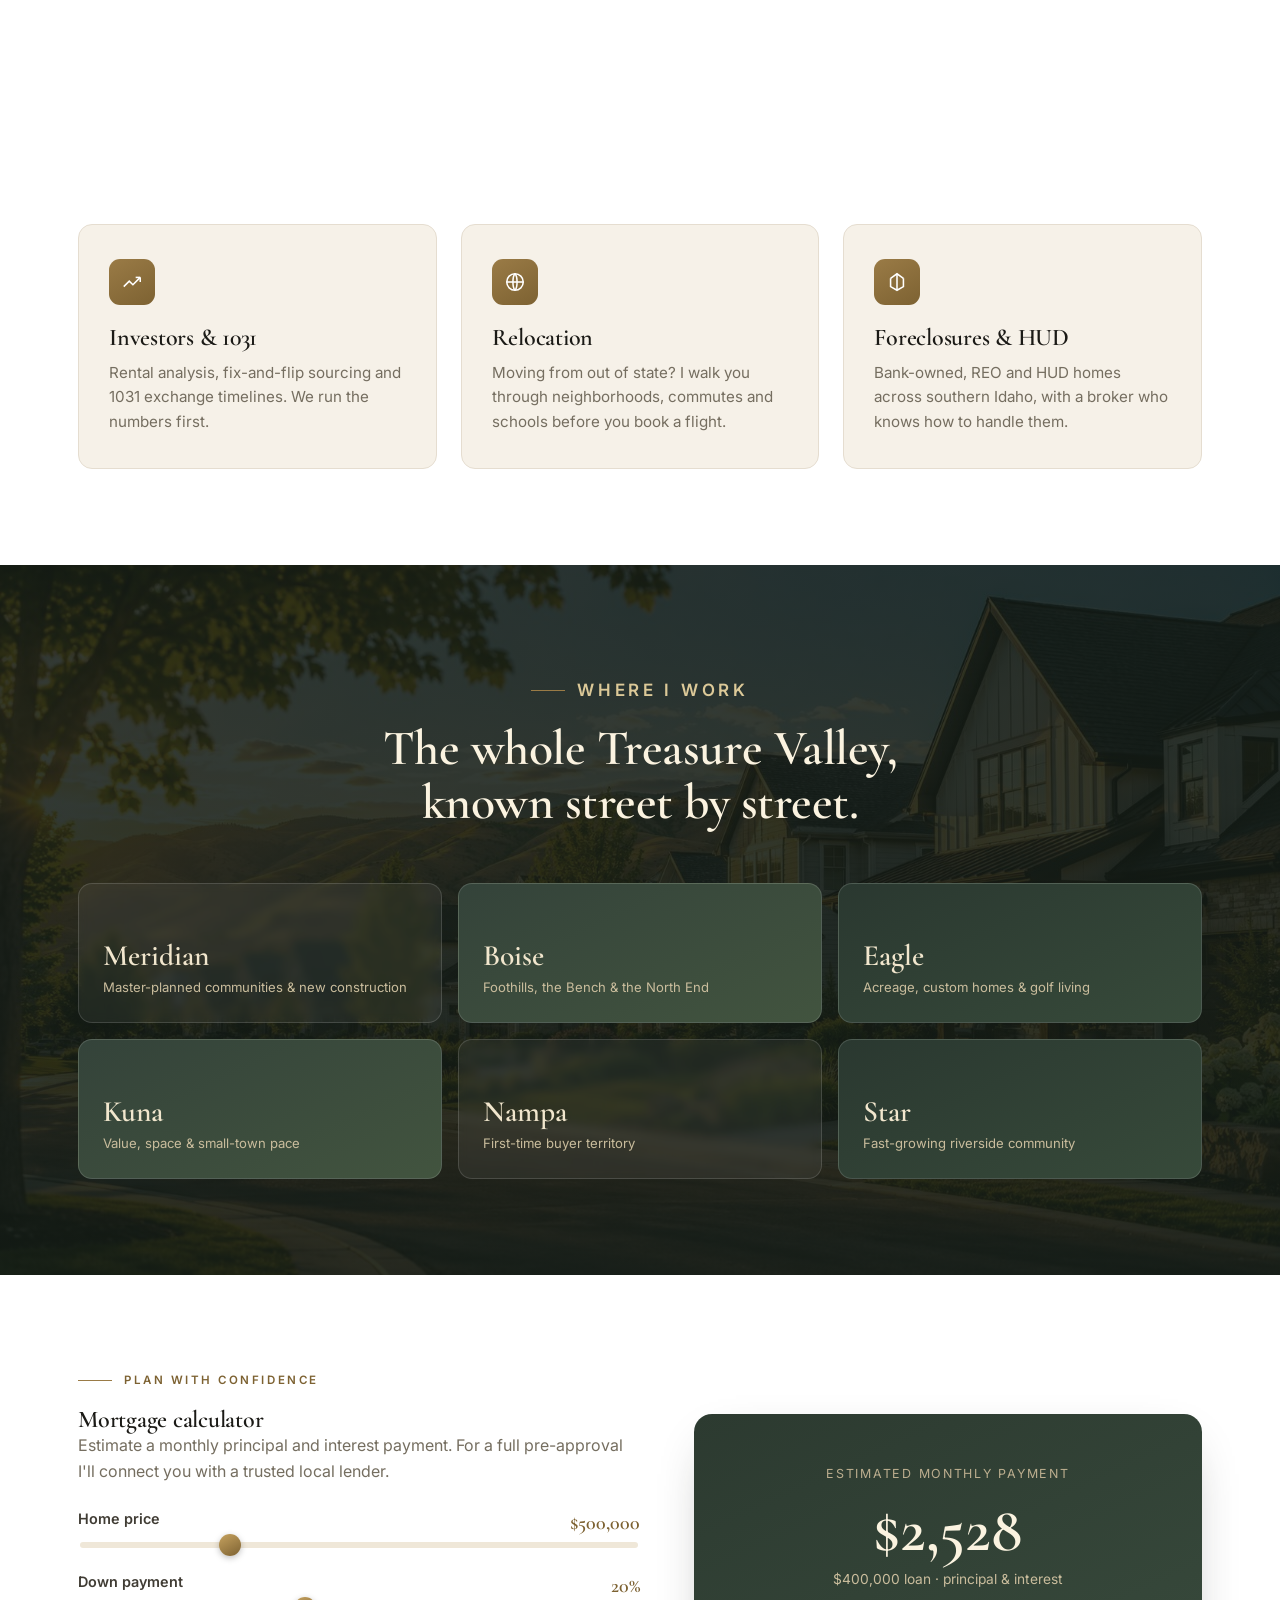
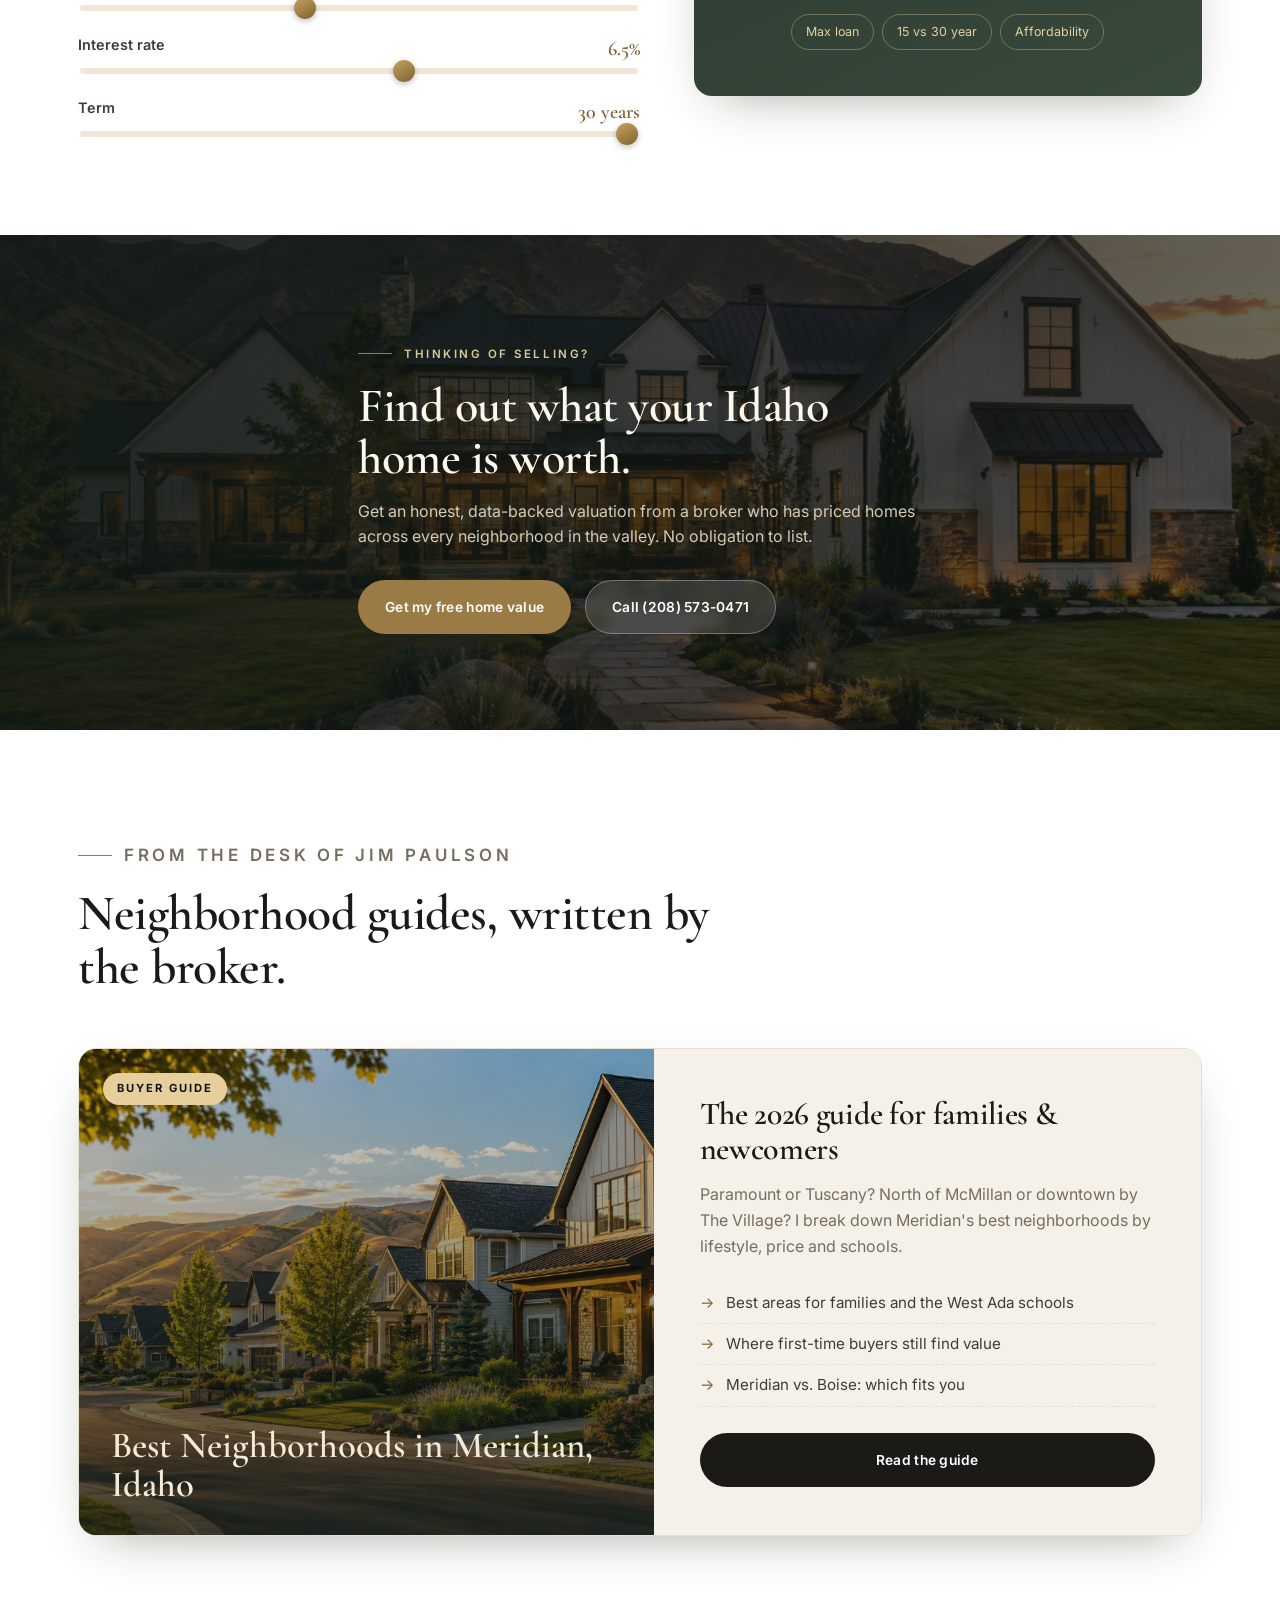
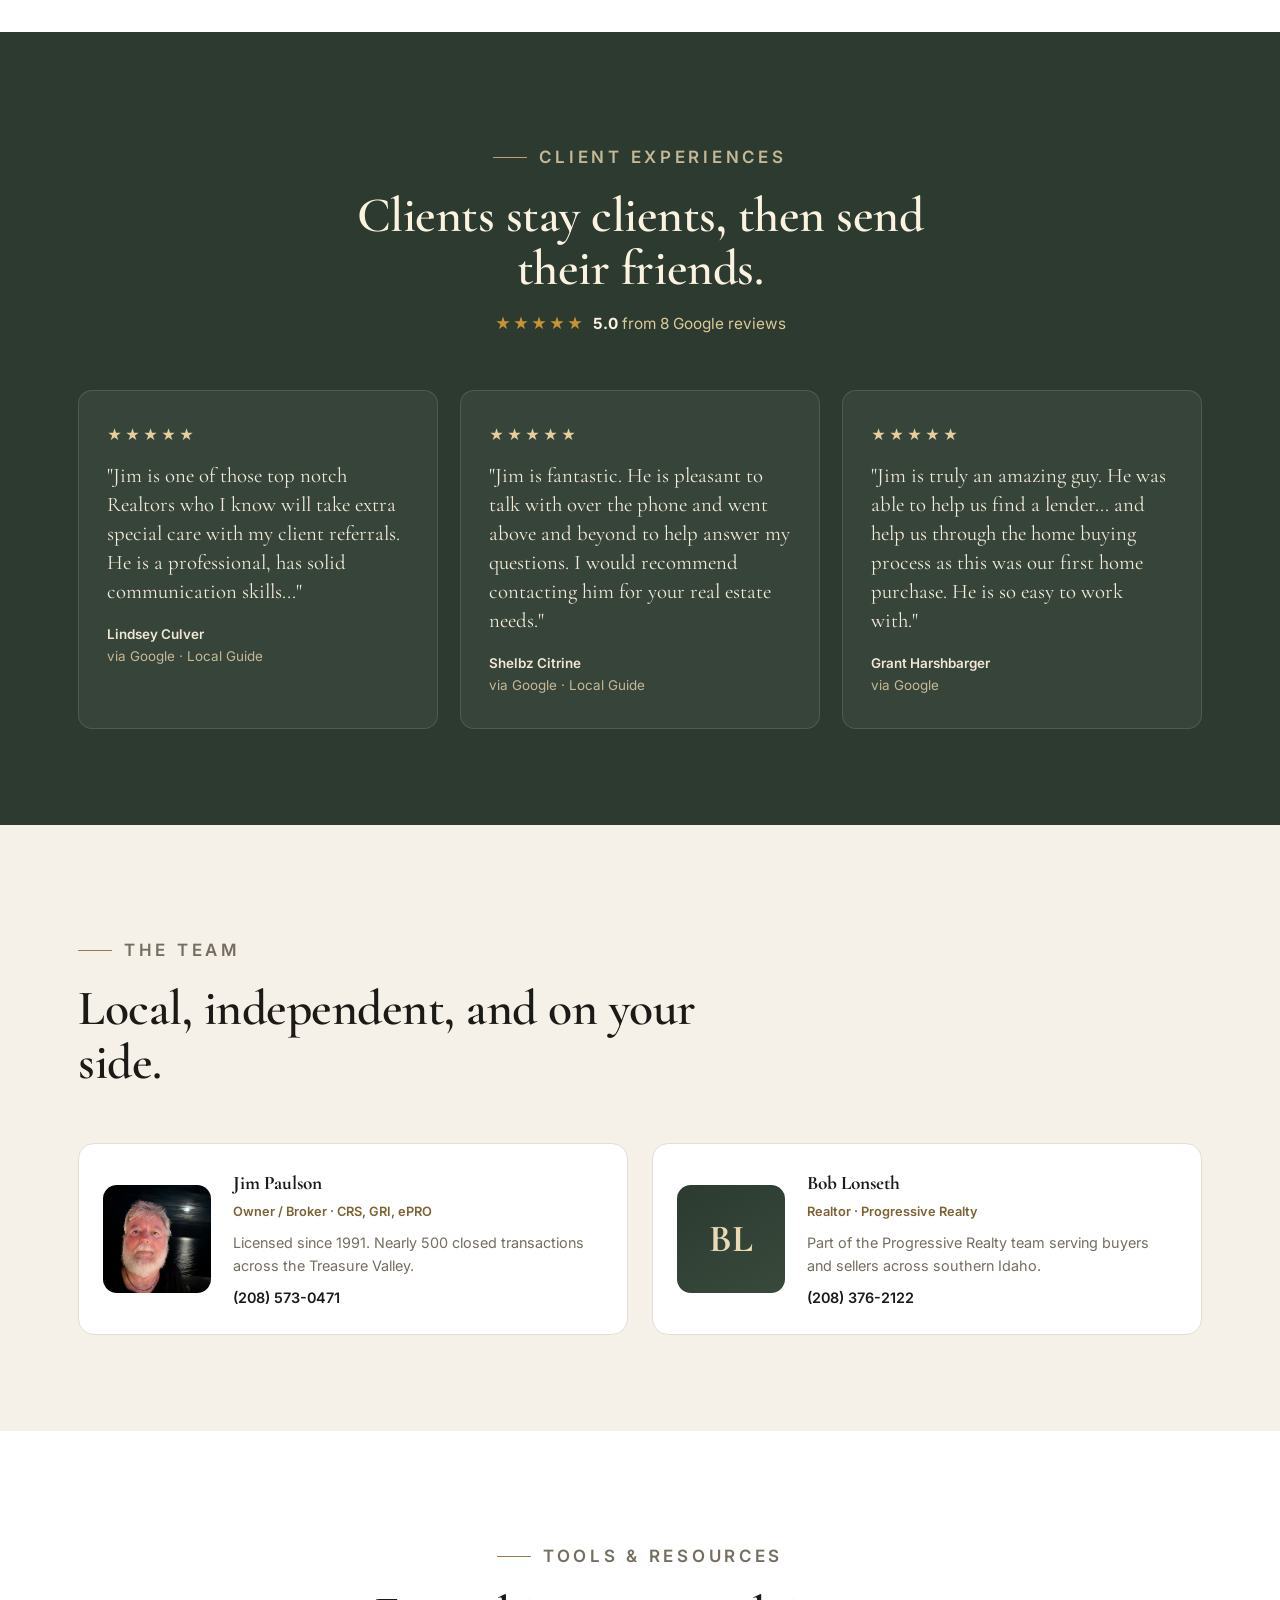
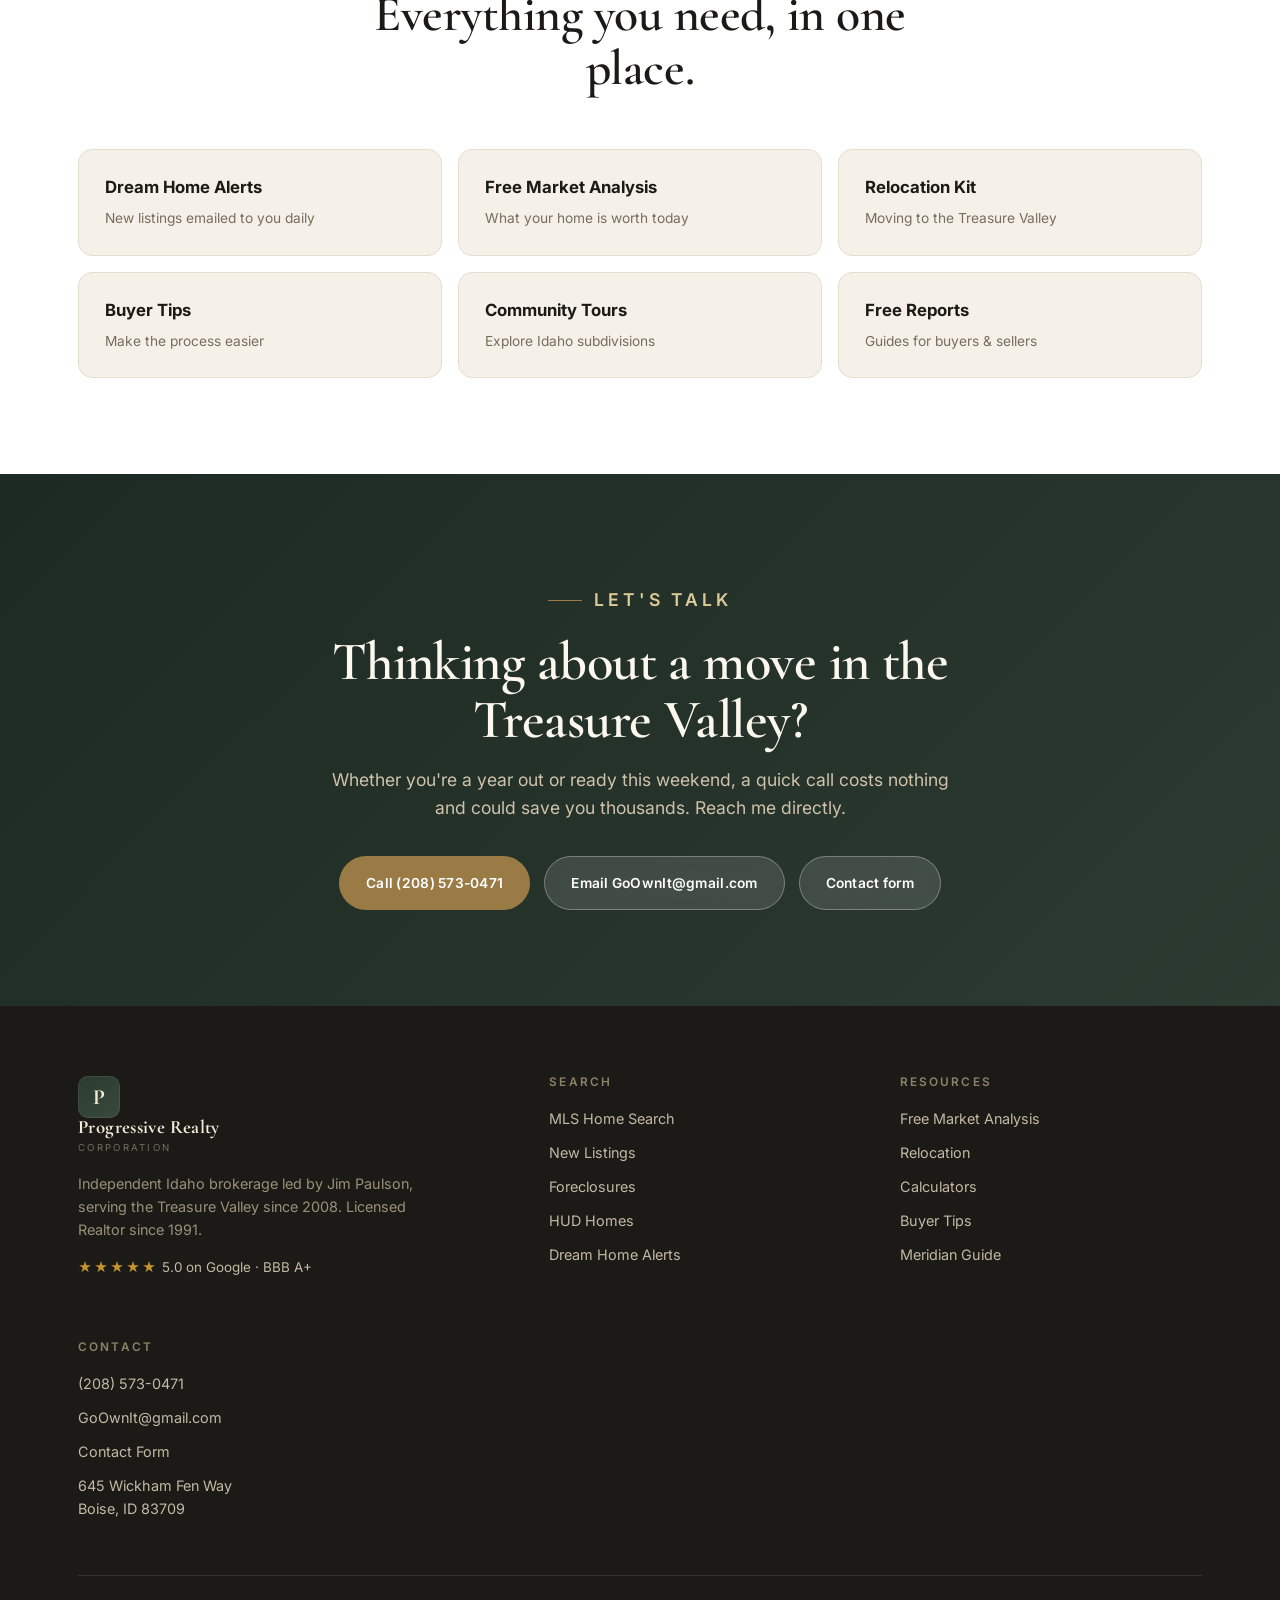
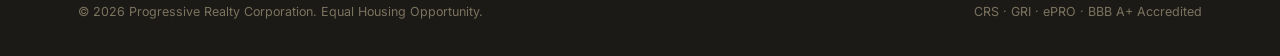
==== commit 21f2a31b: "Fix calculator subtext entity (middot)" ====
--- a/index.html
+++ b/index.html
@@ -420,7 +420,7 @@
    document.getElementById('cRateV').textContent=(+r.value).toFixed(1)+'%';
    document.getElementById('cTermV').textContent=t.value+' years';
    document.getElementById('cResult').textContent=fmt(pay);
-   document.getElementById('cSub').textContent=fmt(loan)+' loan &middot; principal & interest';
+   document.getElementById('cSub').textContent=fmt(loan)+' loan · principal & interest';
  }
  [p,d,r,t].forEach(function(el){el.addEventListener('input',calc);}); calc();
 })();
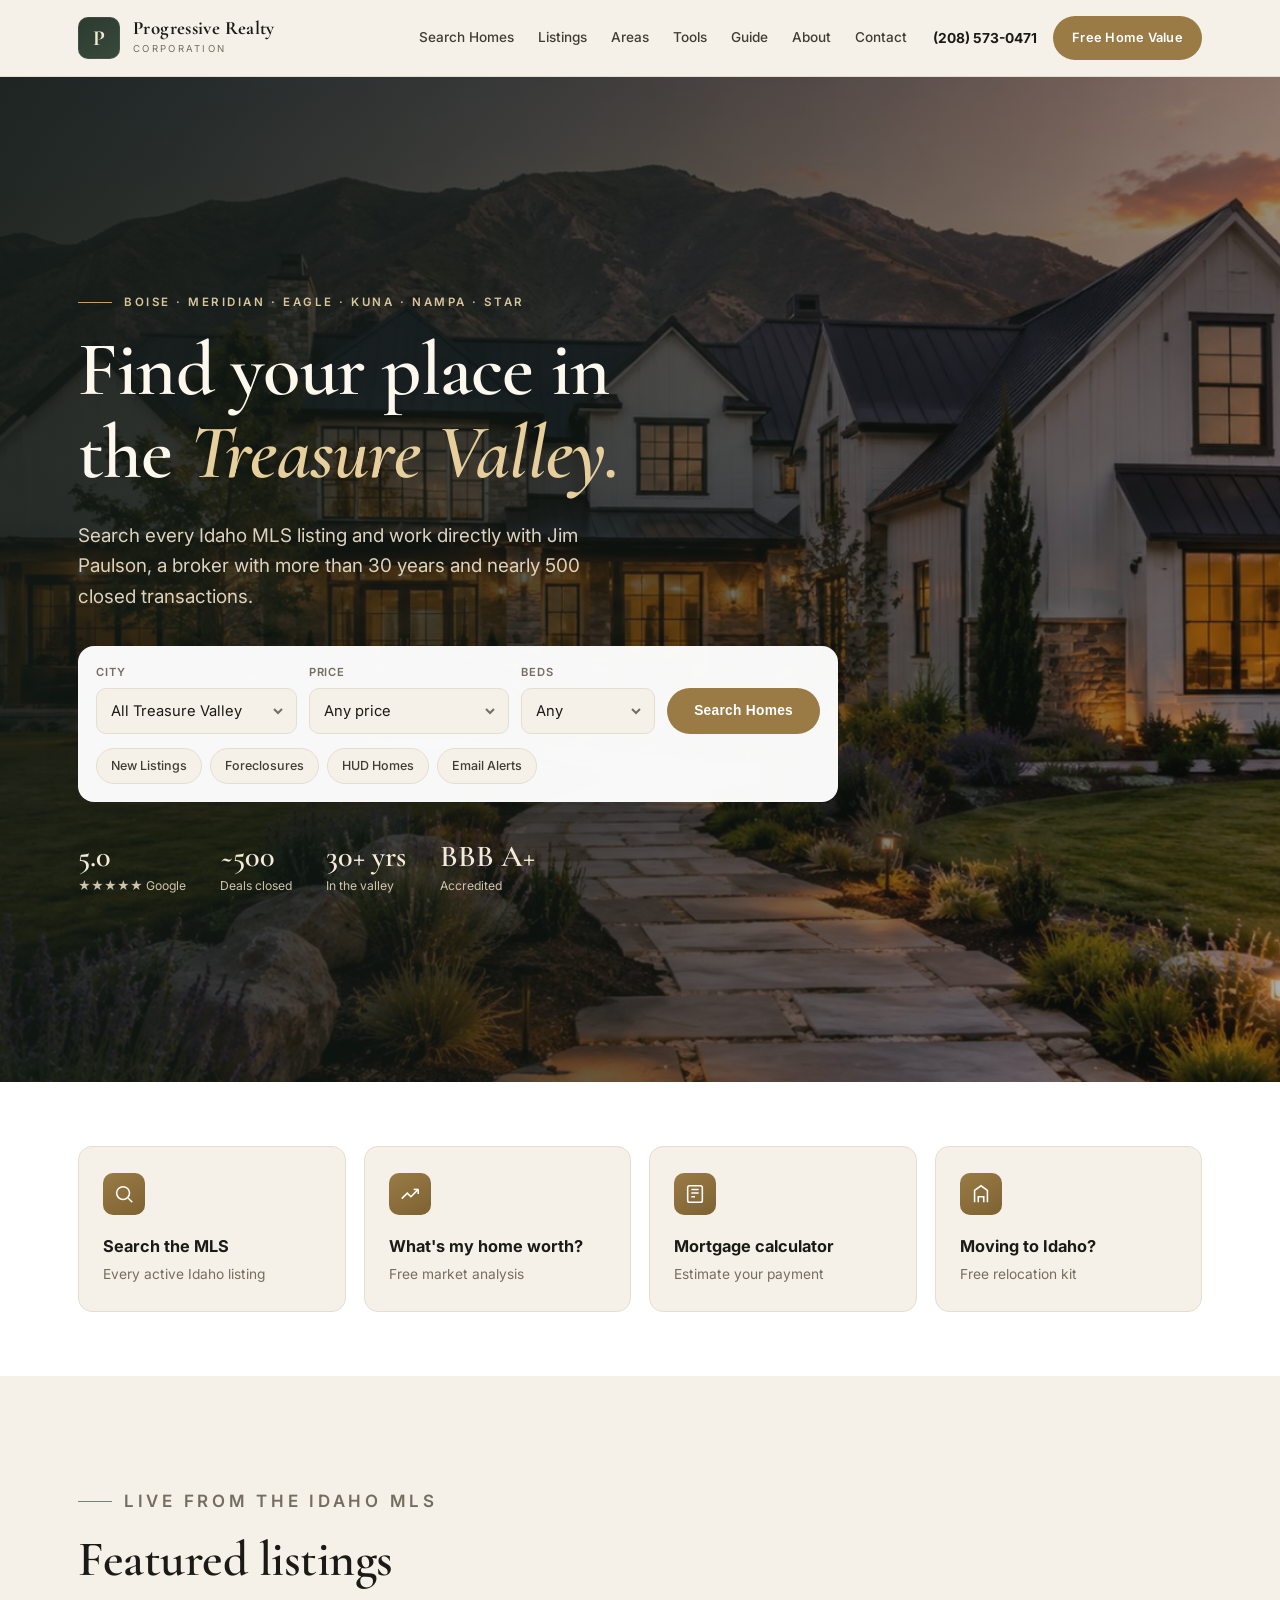
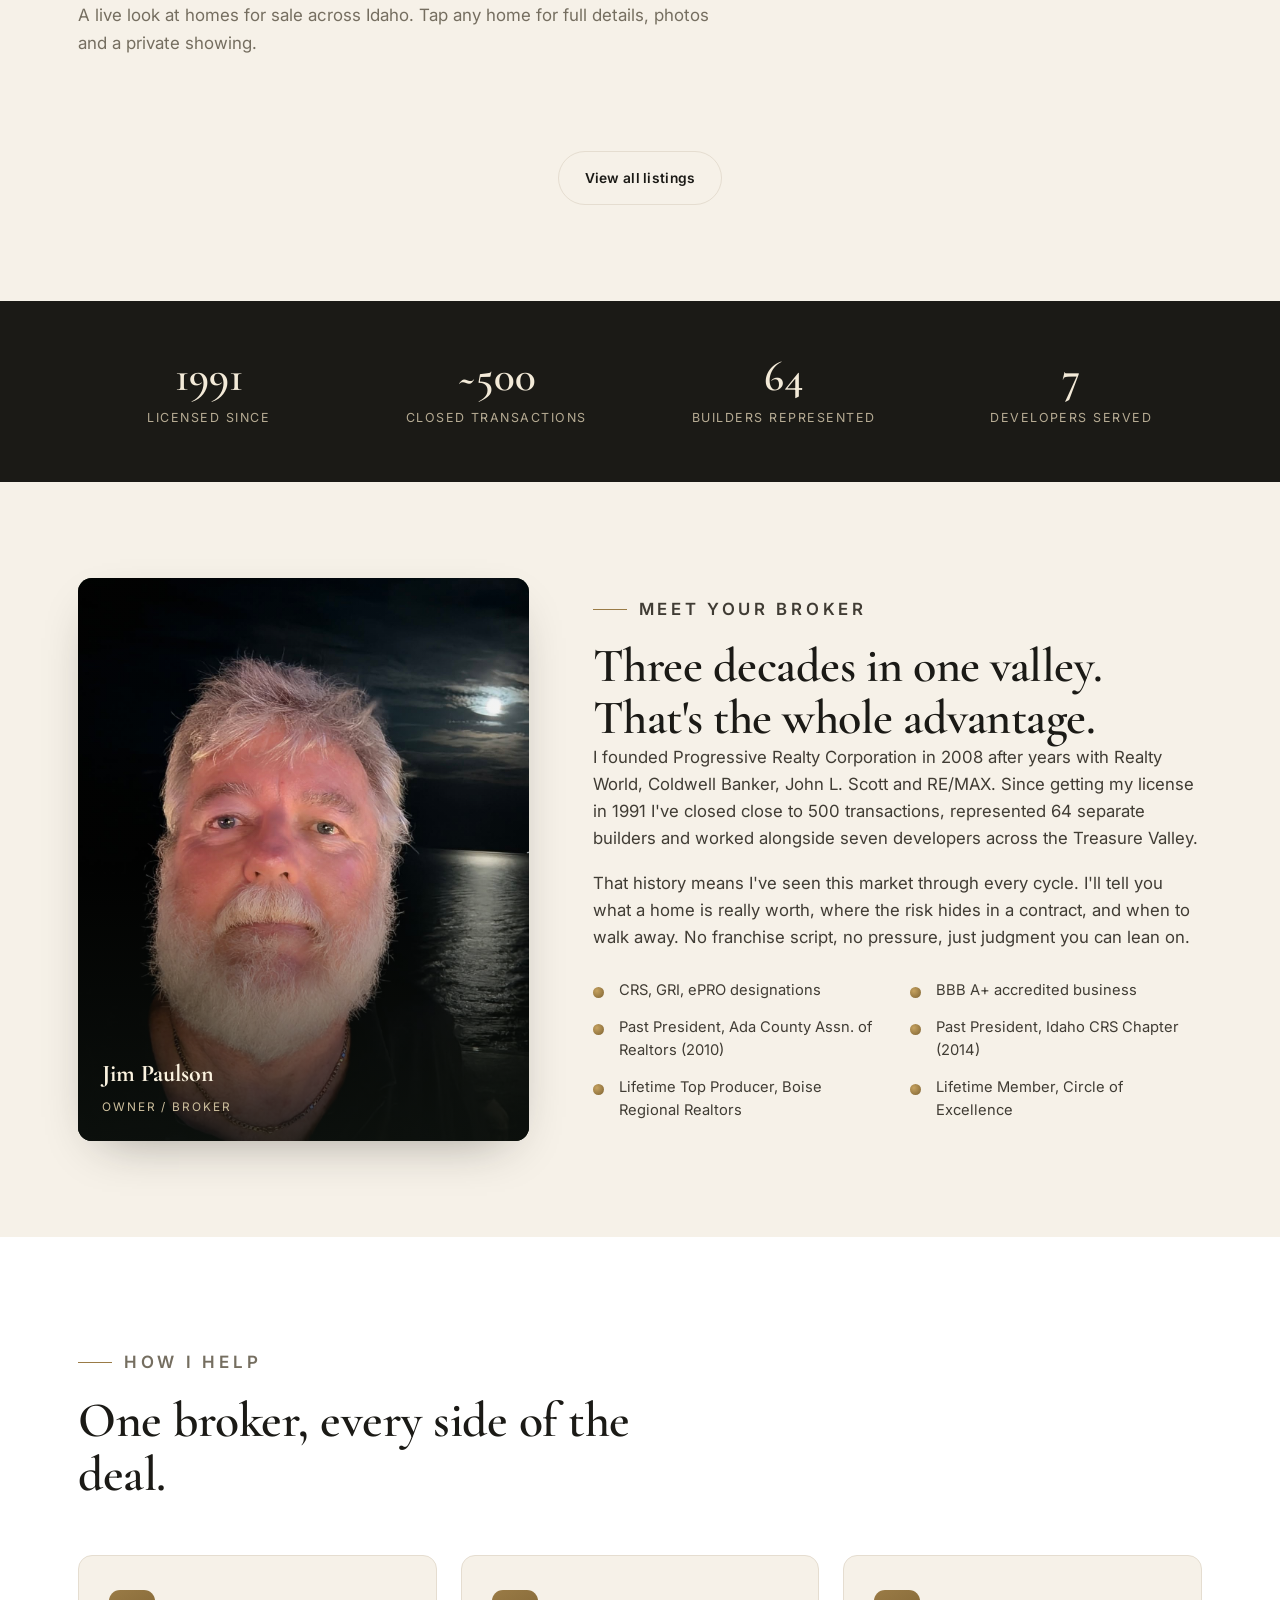
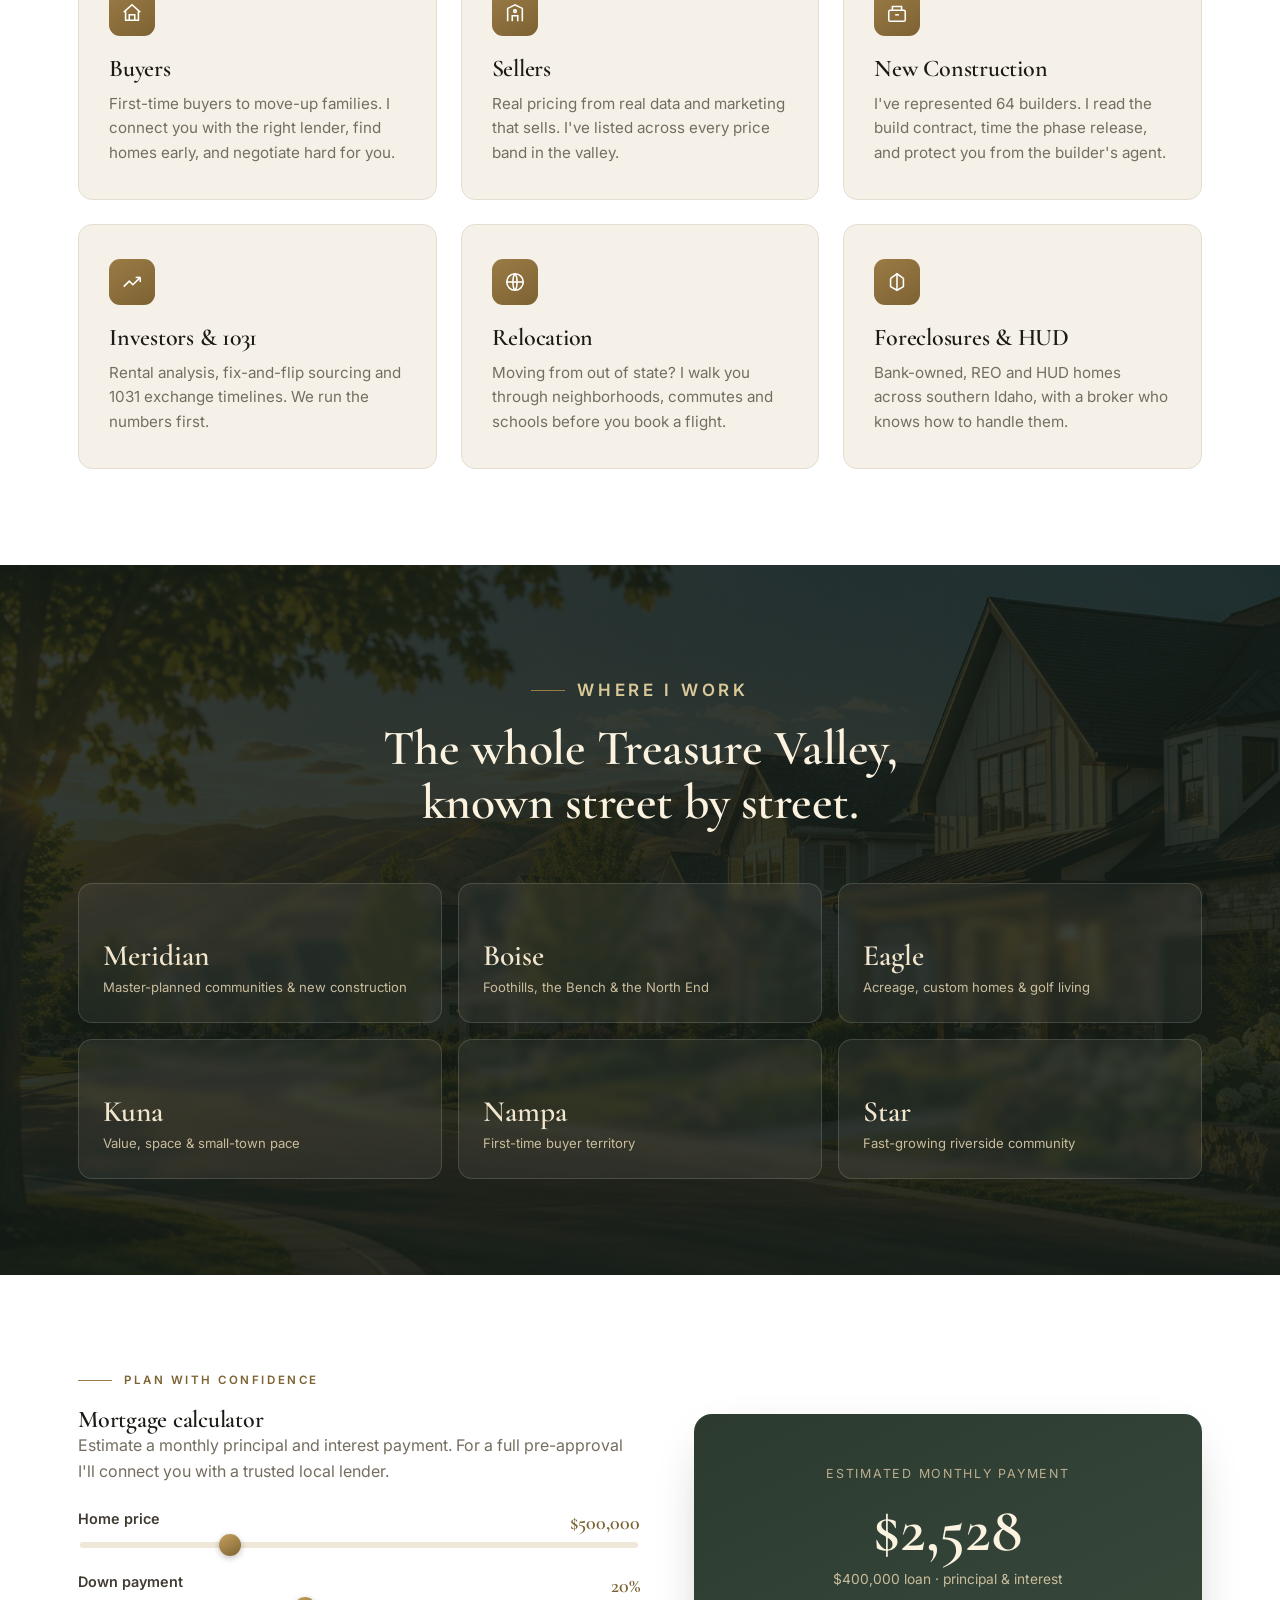
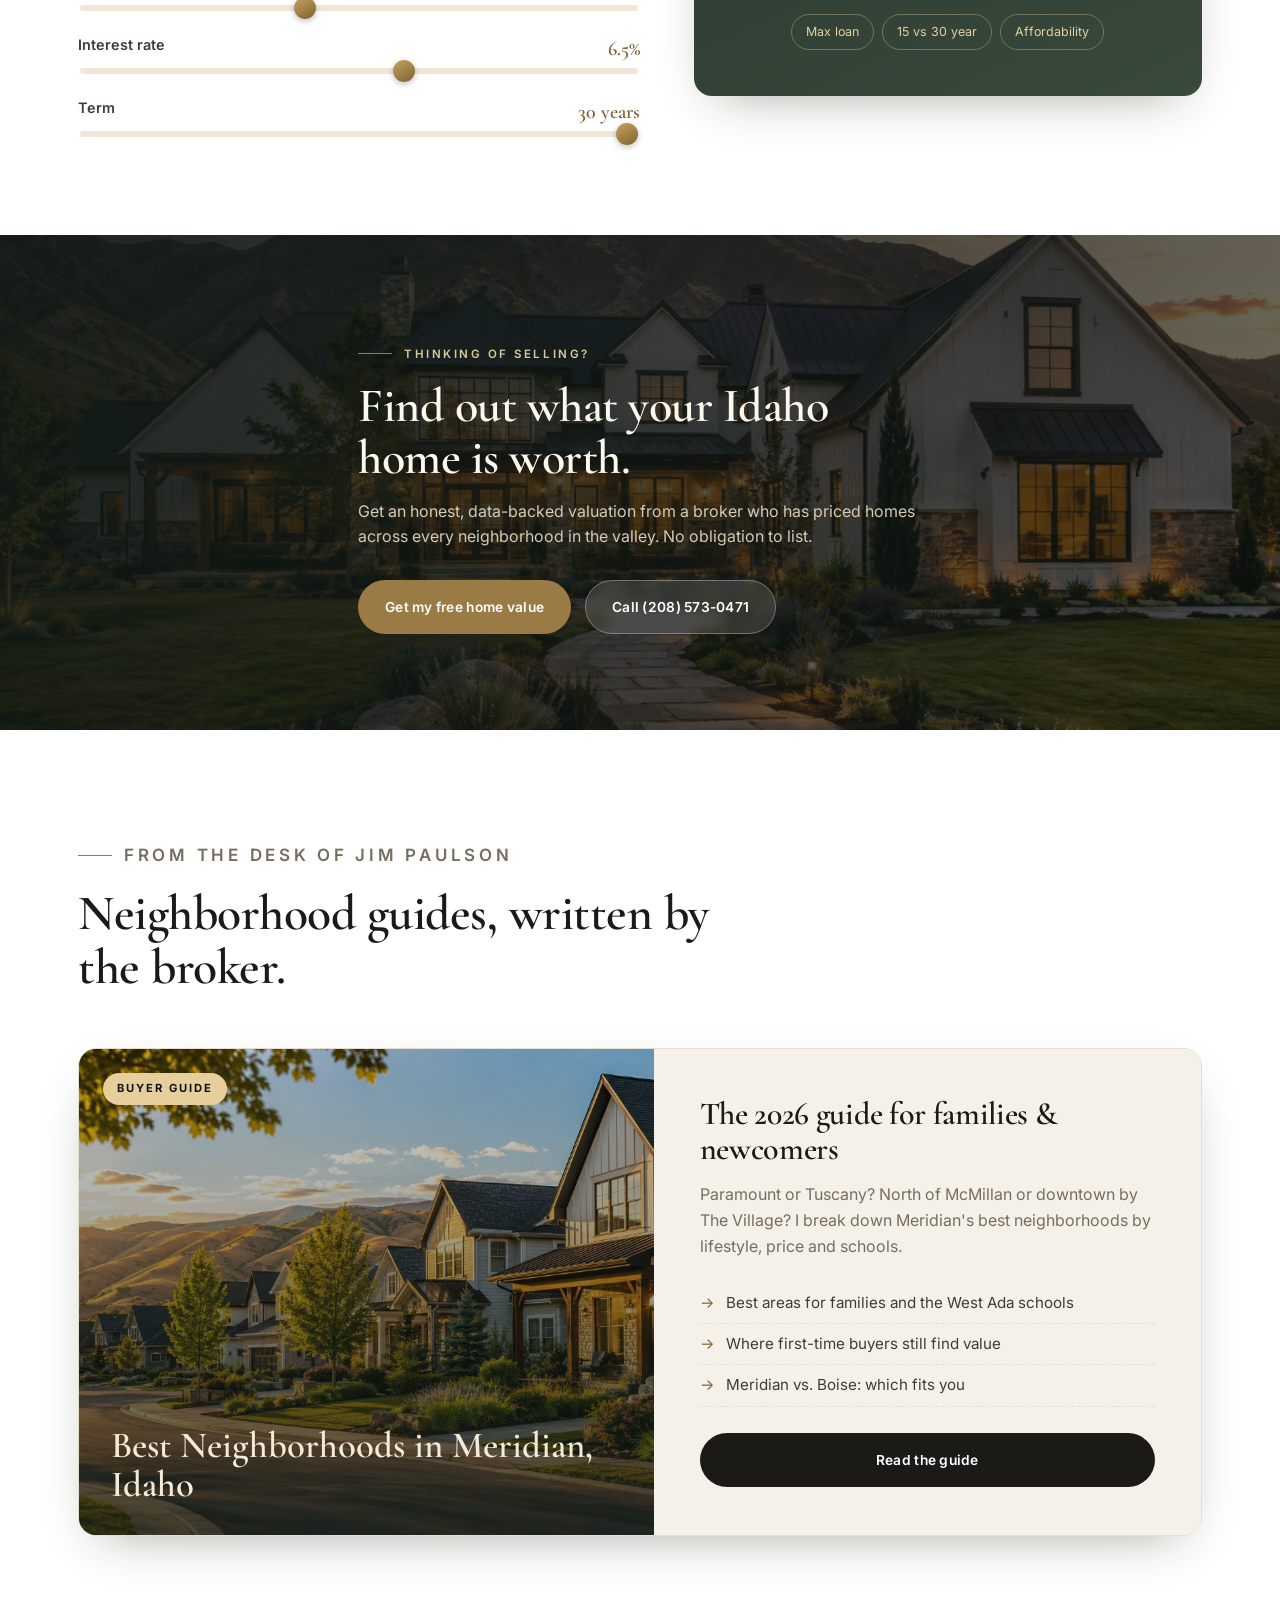
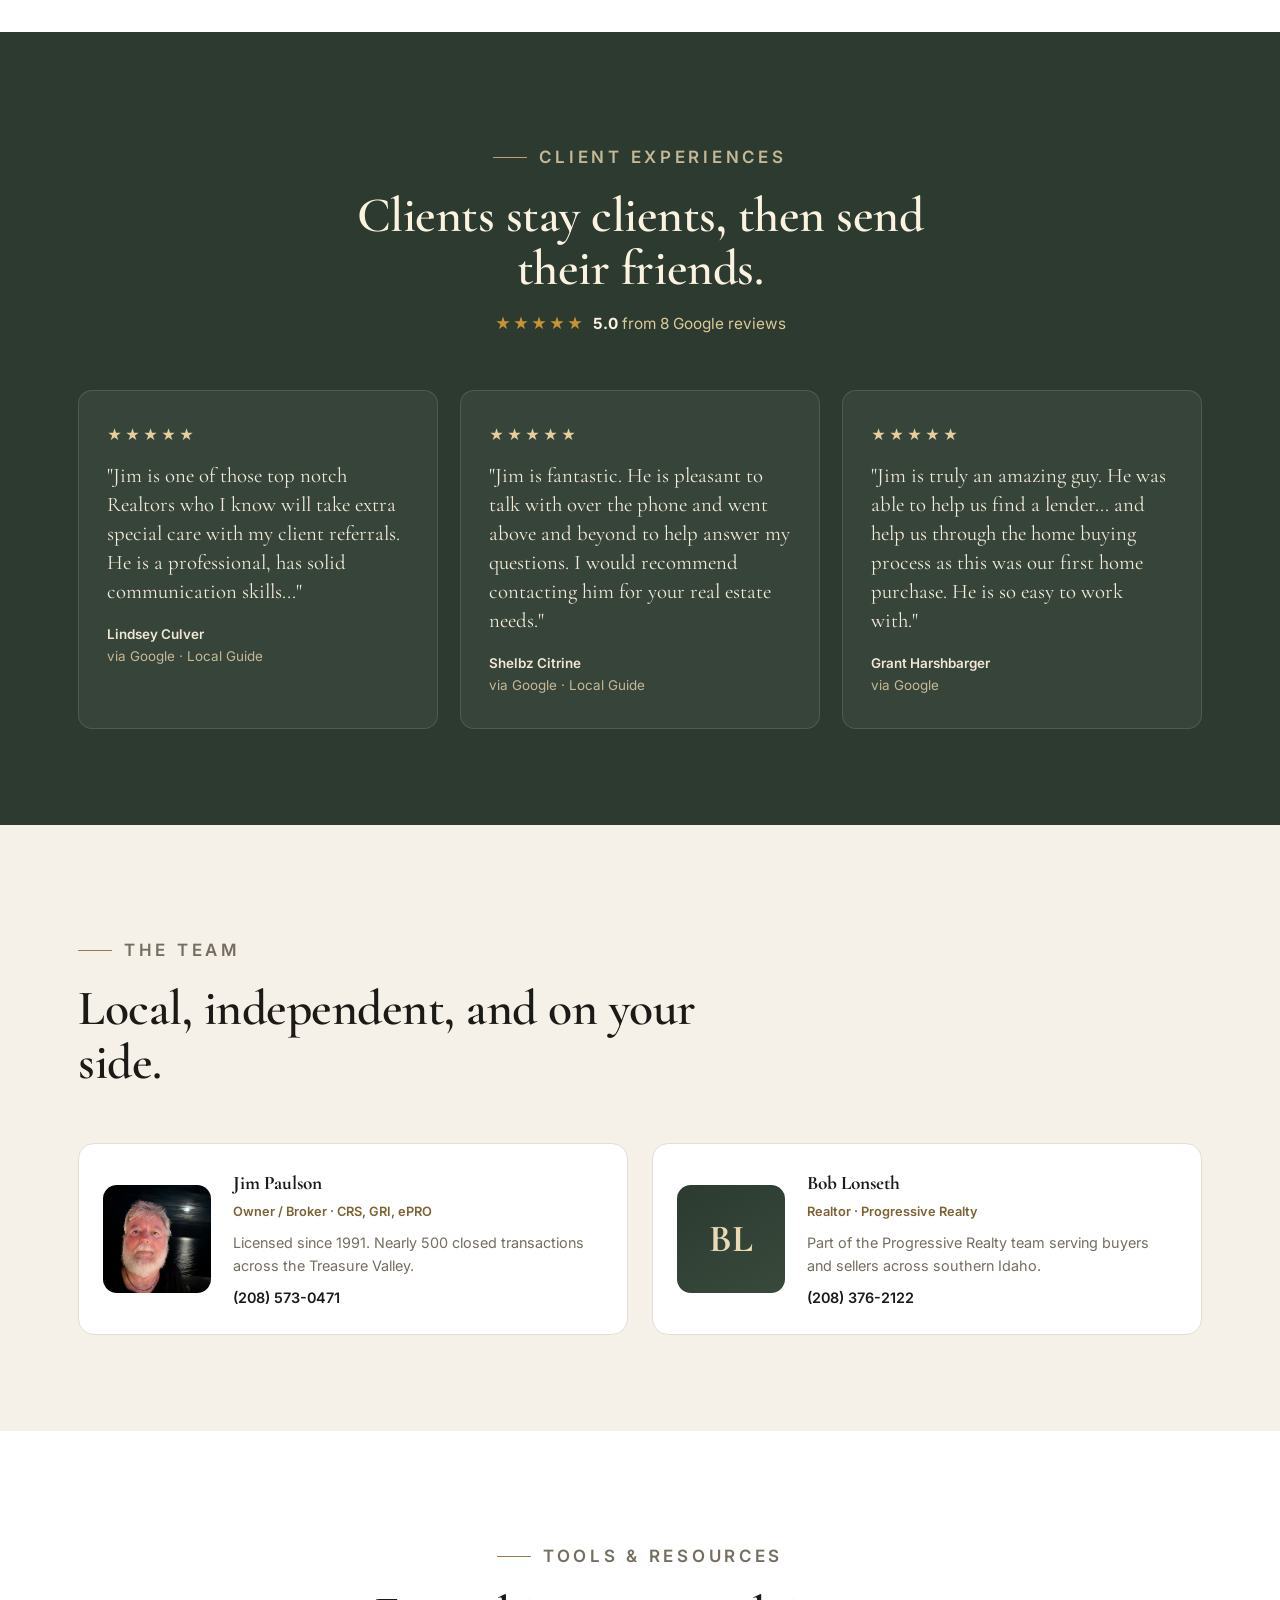
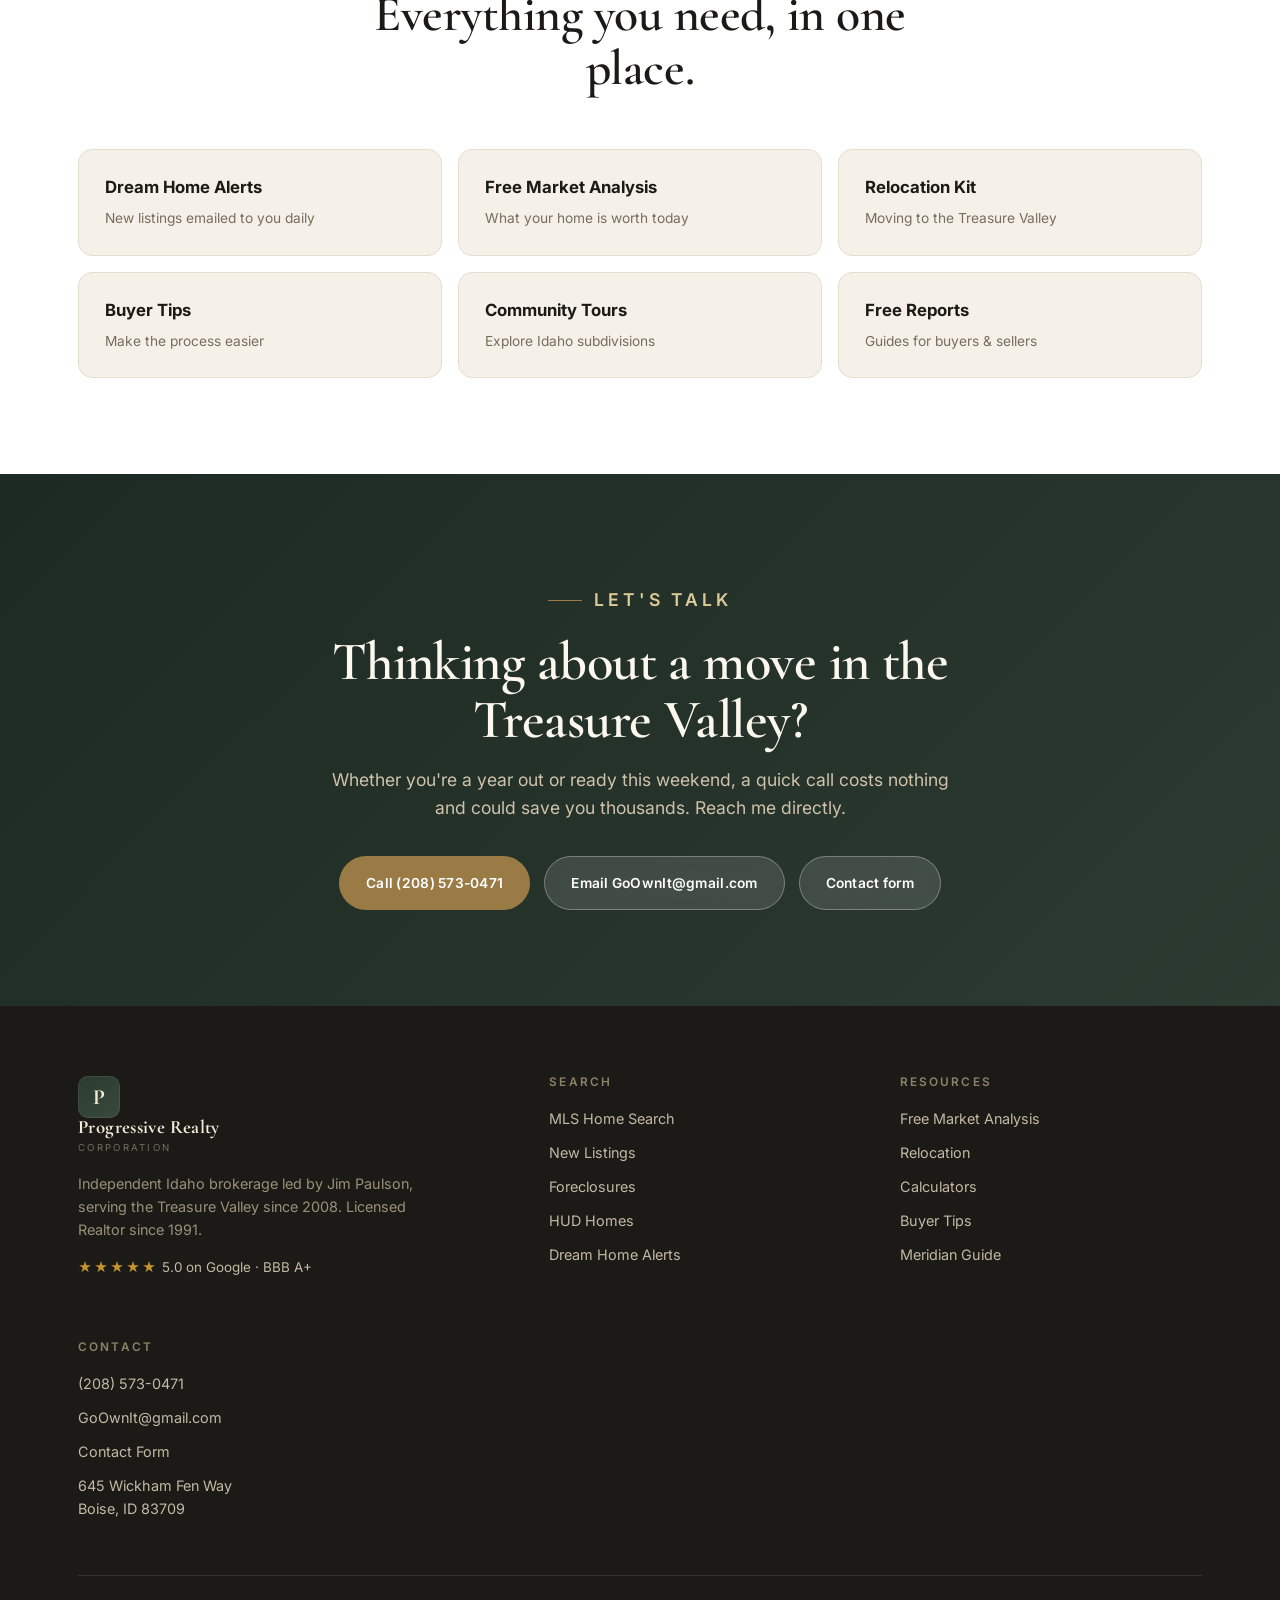
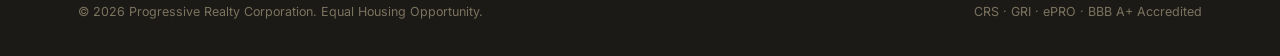
==== commit 8827ef1c: "Fix area cards: uniform glass tint (override old nth-child gradients)" ====
--- a/index.html
+++ b/index.html
@@ -15,7 +15,7 @@
 <link rel="preconnect" href="https://fonts.googleapis.com">
 <link rel="preconnect" href="https://fonts.gstatic.com" crossorigin>
 <link href="https://fonts.googleapis.com/css2?family=Cormorant+Garamond:ital,wght@0,500;0,600;0,700;1,500;1,600&family=Inter:wght@400;500;600;700&display=swap" rel="stylesheet">
-<link rel="stylesheet" href="styles.css?v=3">
+<link rel="stylesheet" href="styles.css?v=4">
 <link rel="icon" href="data:image/svg+xml,<svg xmlns='http://www.w3.org/2000/svg' viewBox='0 0 100 100'><rect width='100' height='100' rx='20' fill='%232c3a30'/><text x='50' y='70' font-size='62' text-anchor='middle' fill='%23e9d9b4' font-family='Georgia,serif' font-weight='700'>P</text></svg>">
 <script type="application/ld+json">
 {
--- a/styles.css
+++ b/styles.css
@@ -257,6 +257,8 @@
 .area-grid{display:grid;grid-template-columns:repeat(3,1fr);gap:16px}
 .area{position:relative;border-radius:14px;min-height:140px;background:rgba(255,255,255,.06);border:1px solid rgba(255,255,255,.14);color:#f1e6cd;padding:24px;display:flex;flex-direction:column;justify-content:flex-end;backdrop-filter:blur(4px);transition:.2s}
 .area:hover{transform:translateY(-4px);background:rgba(255,255,255,.11);border-color:rgba(230,207,156,.4)}
+.area:nth-child(2n),.area:nth-child(3n){background:rgba(255,255,255,.06)}
+.area:nth-child(2n):hover,.area:nth-child(3n):hover{background:rgba(255,255,255,.11)}
 .area b{font-family:"Cormorant Garamond",serif;font-size:1.85rem;line-height:1}
 .area span{font-size:.82rem;color:#cabd9d;margin-top:6px}
 
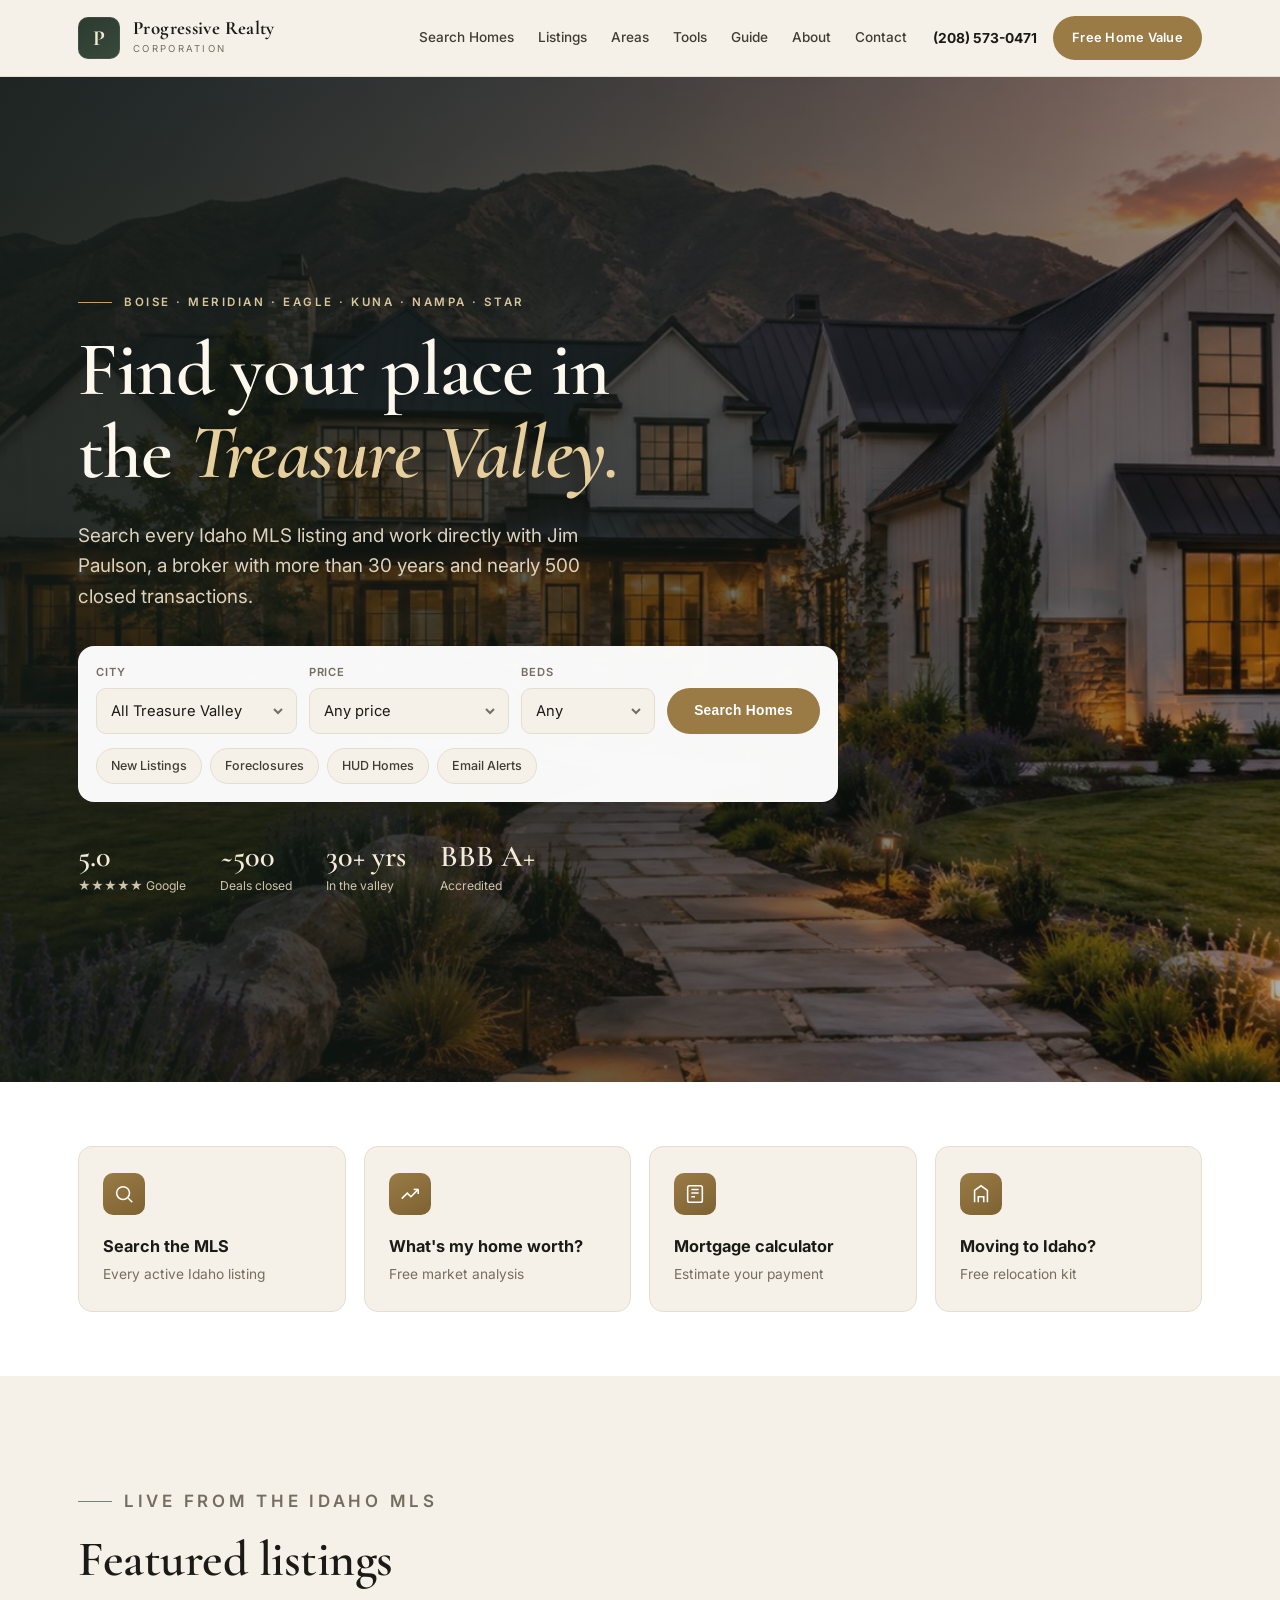
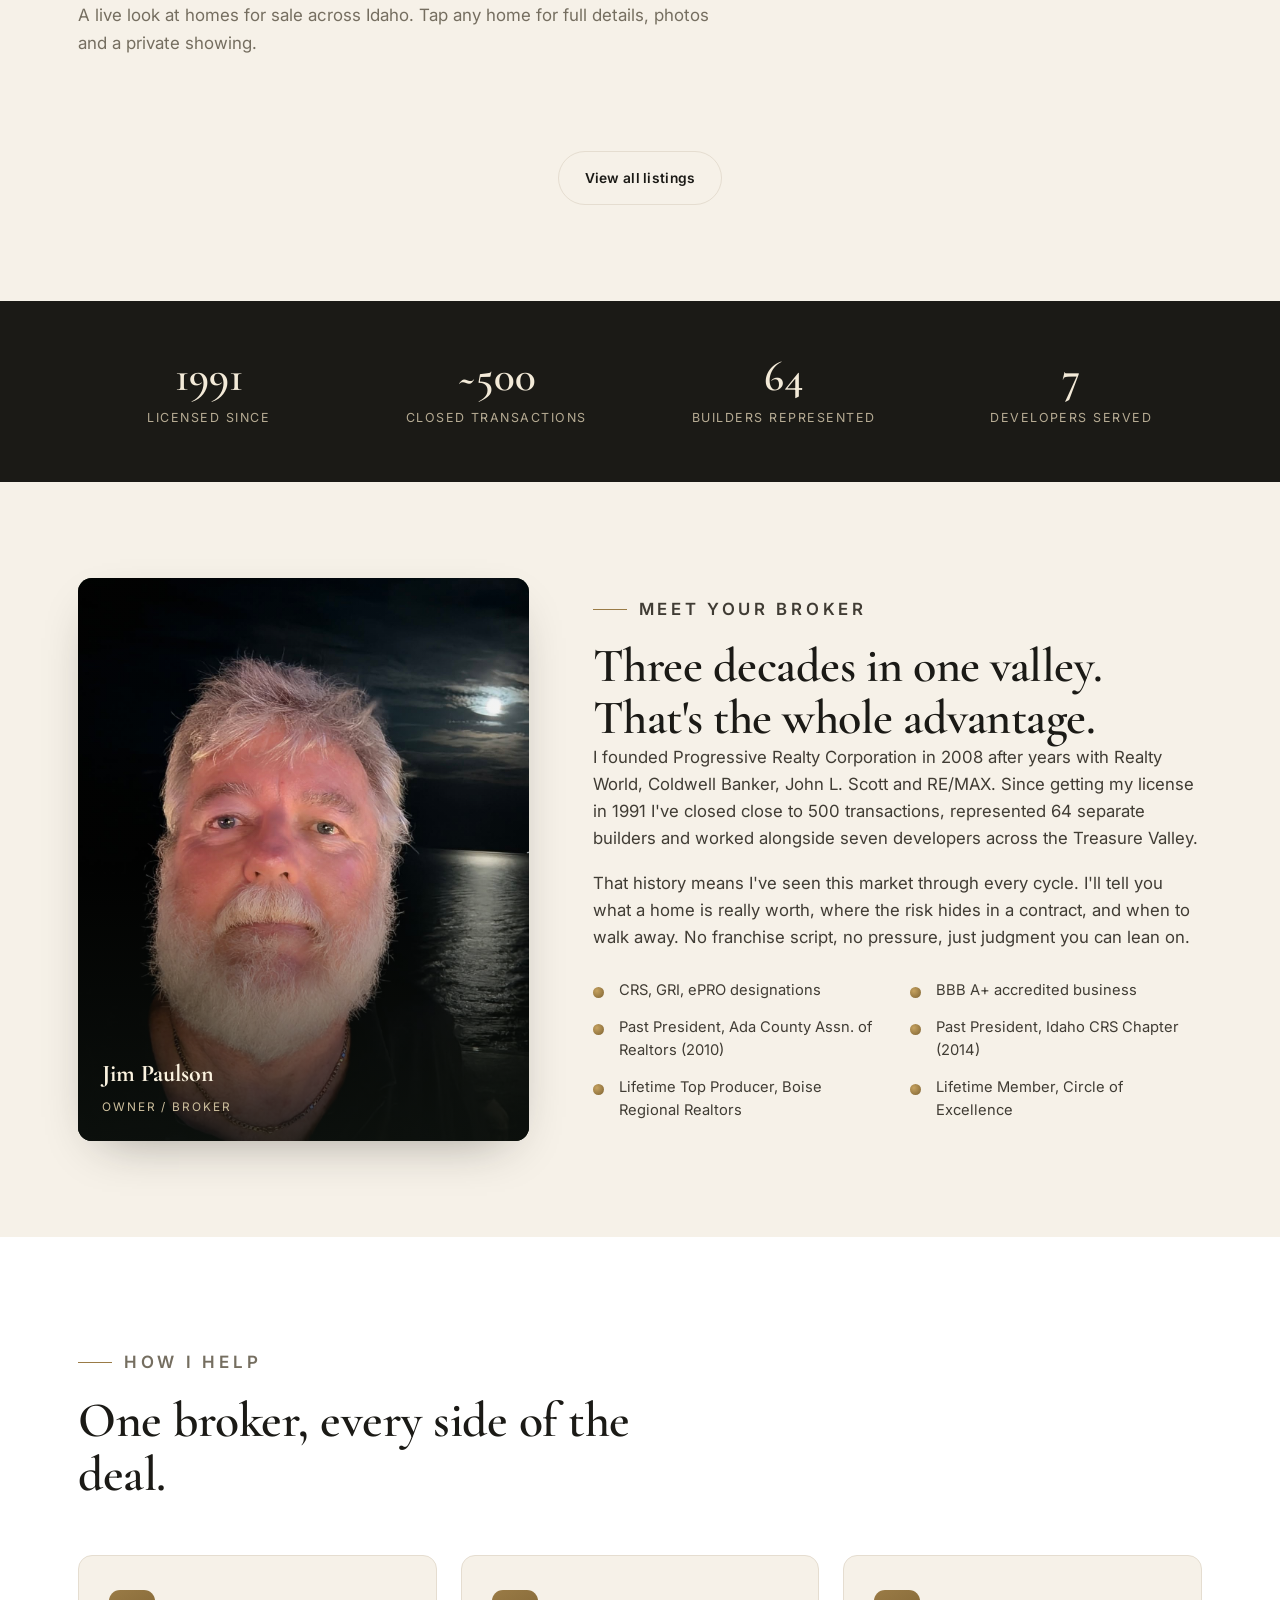
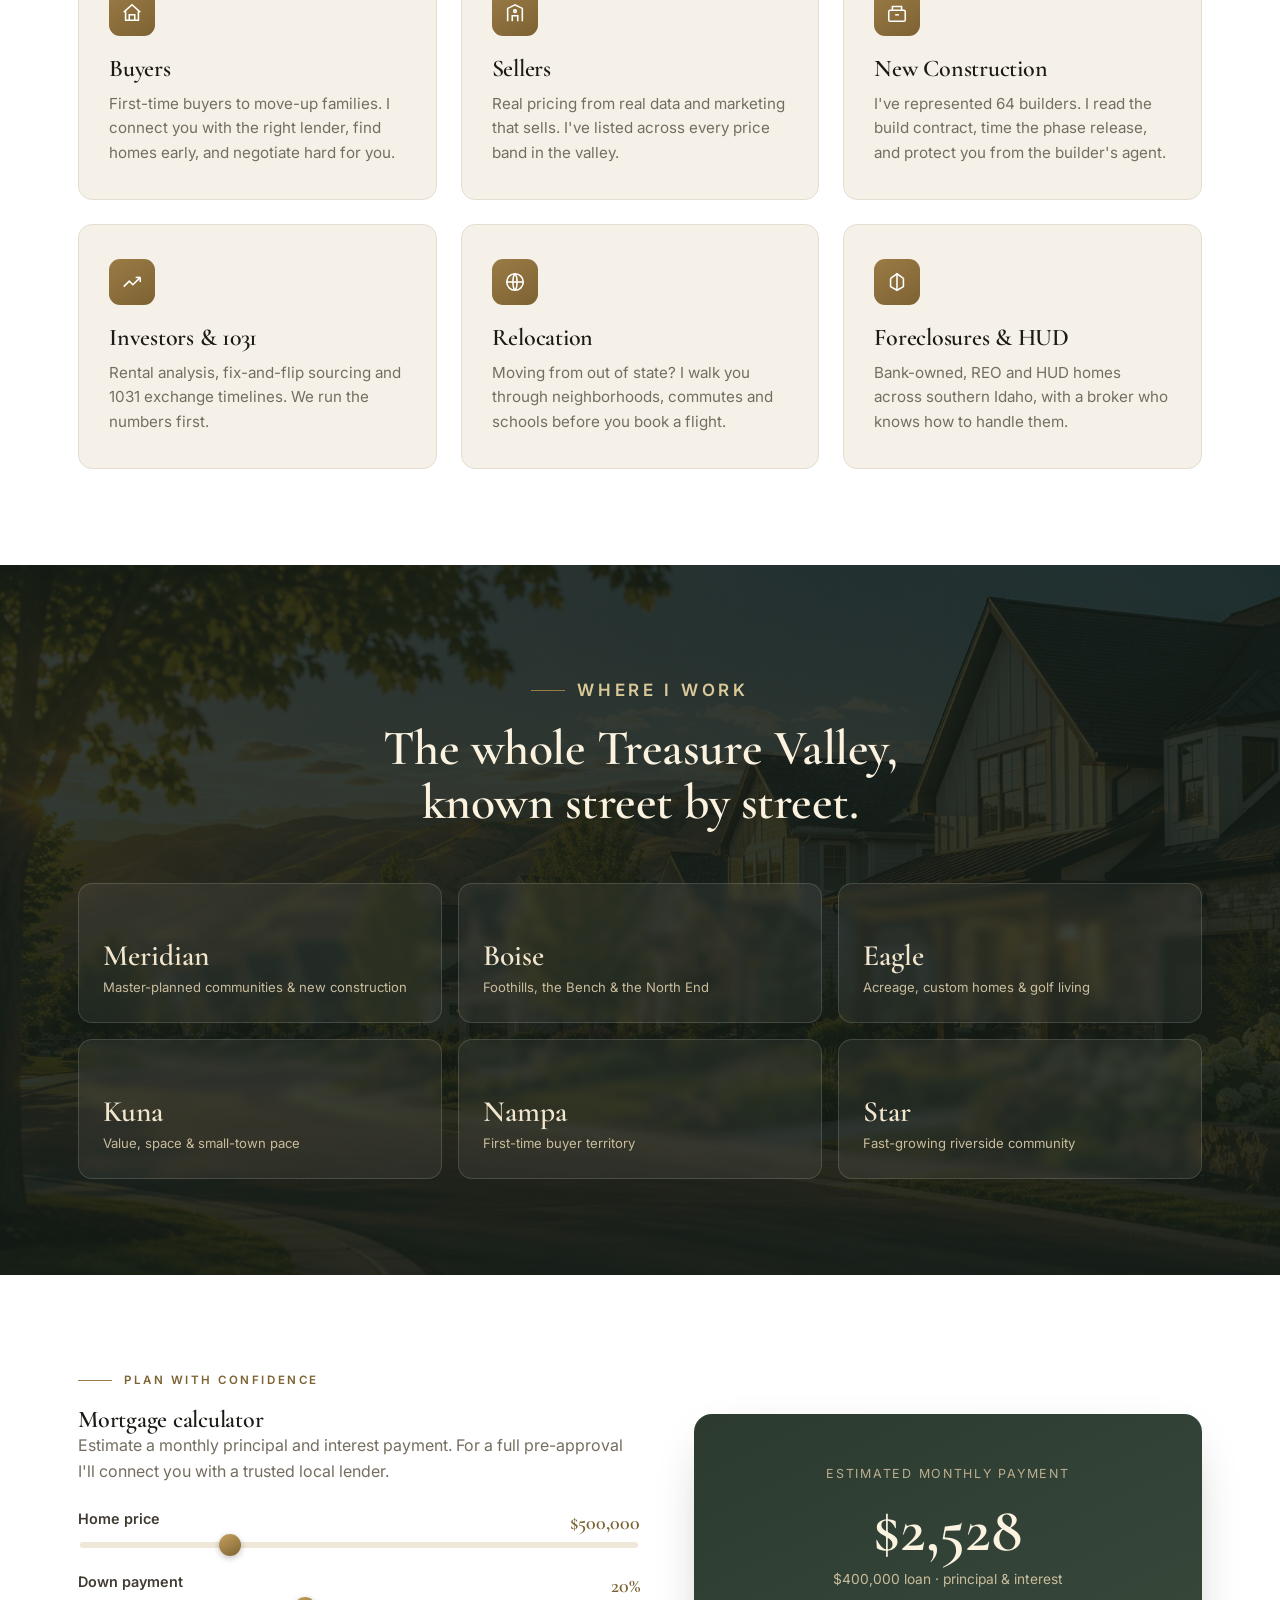
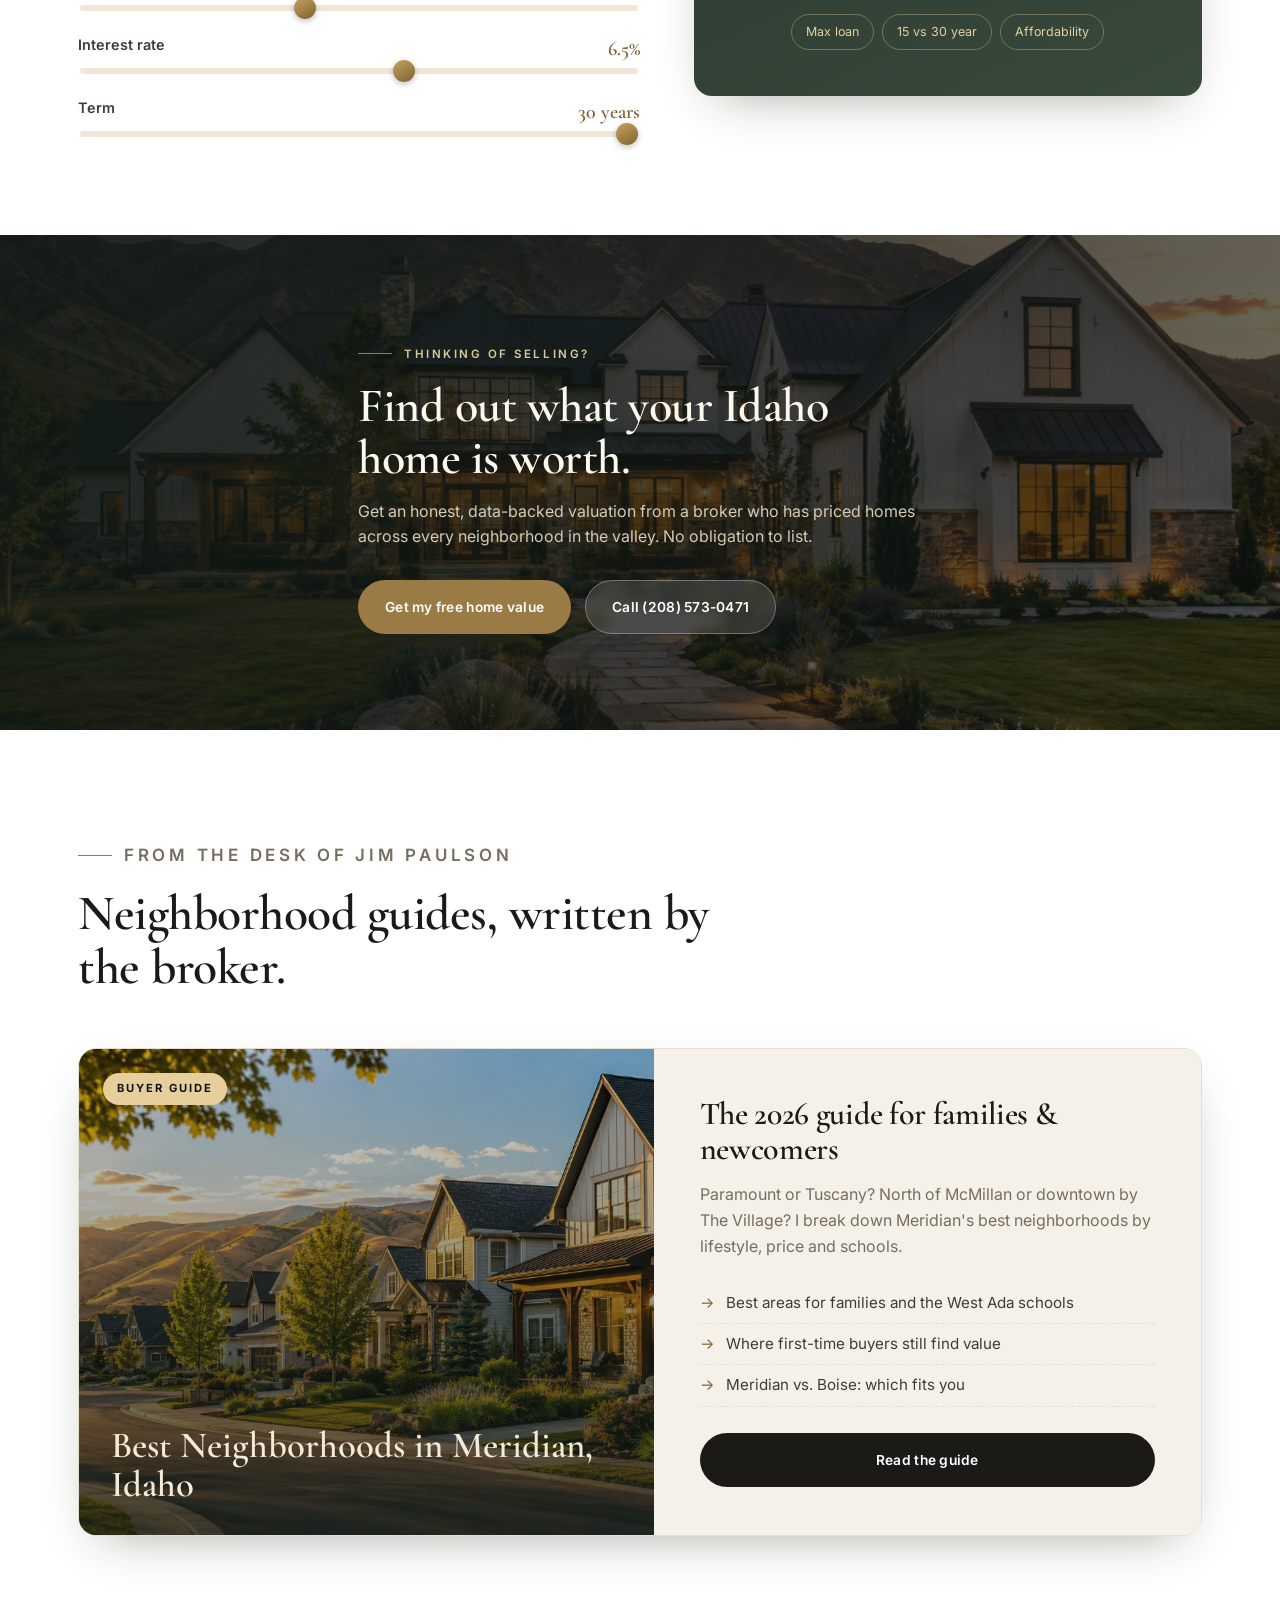
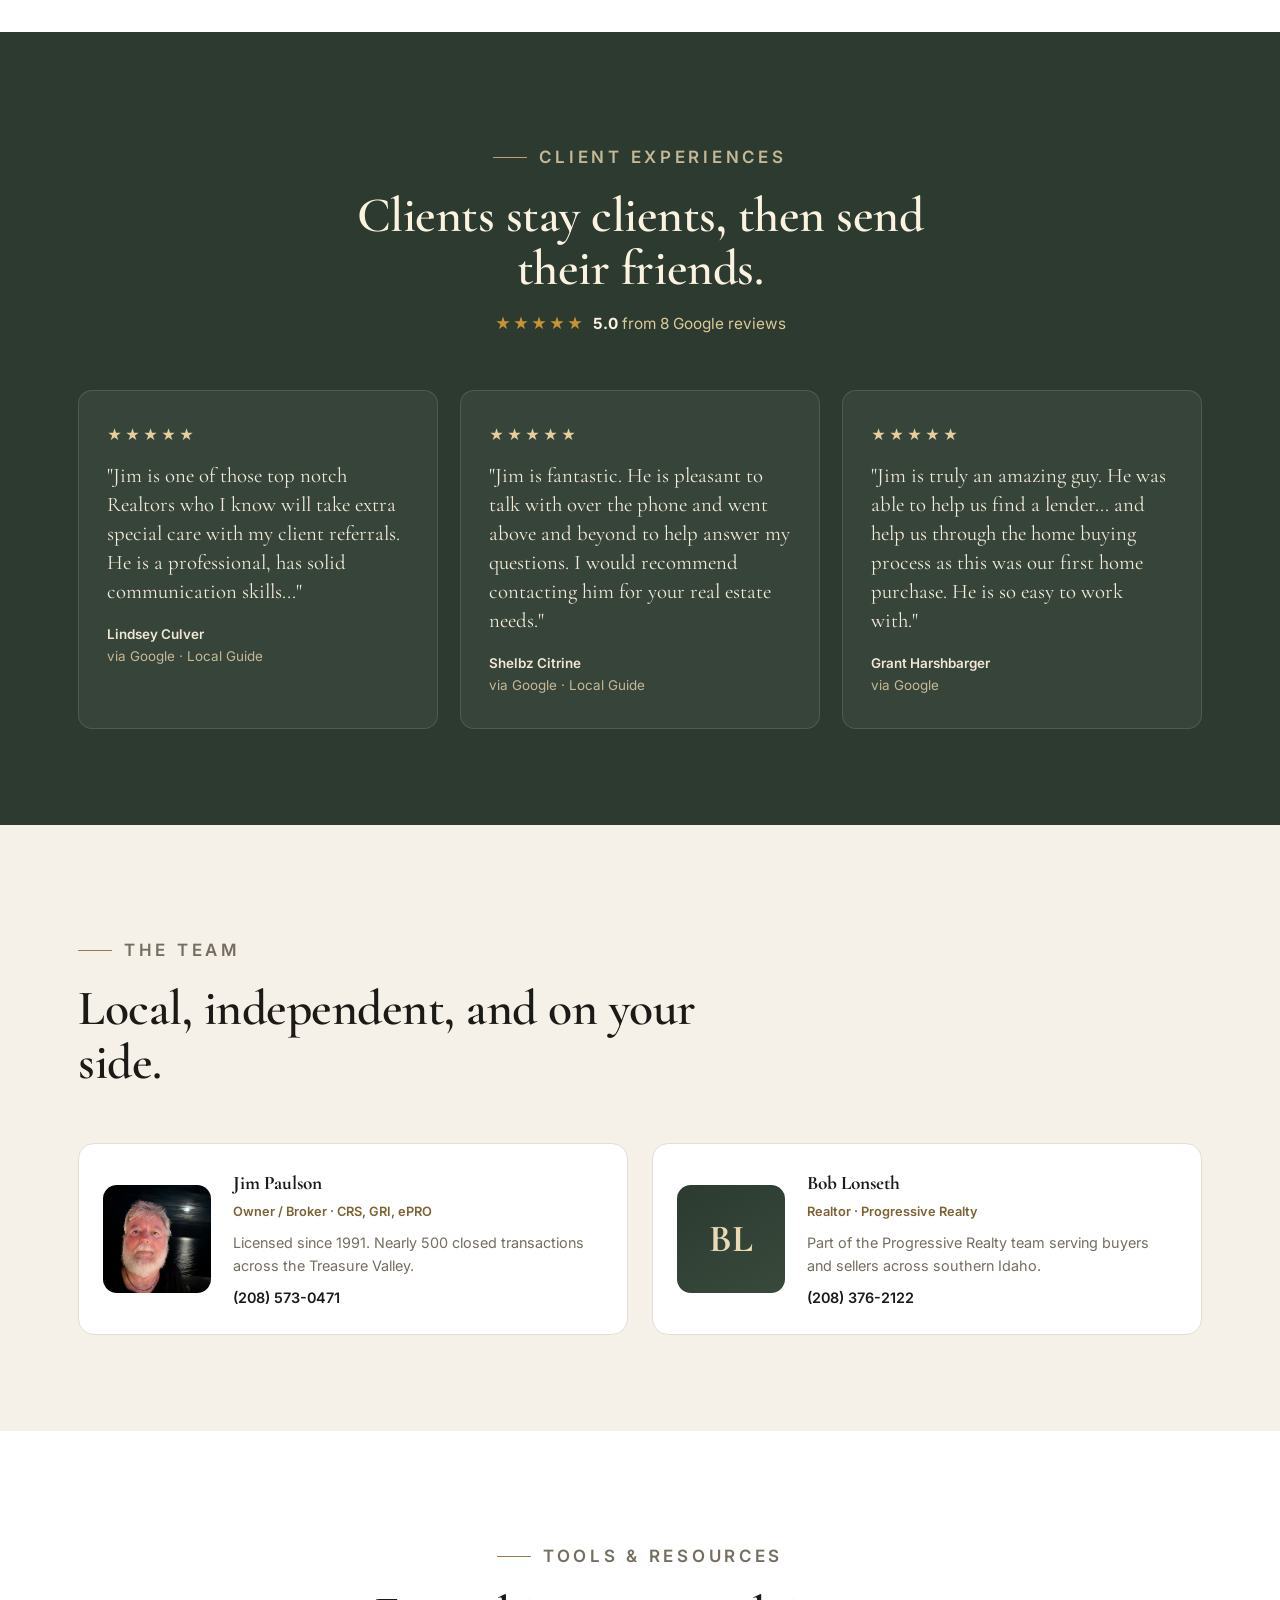
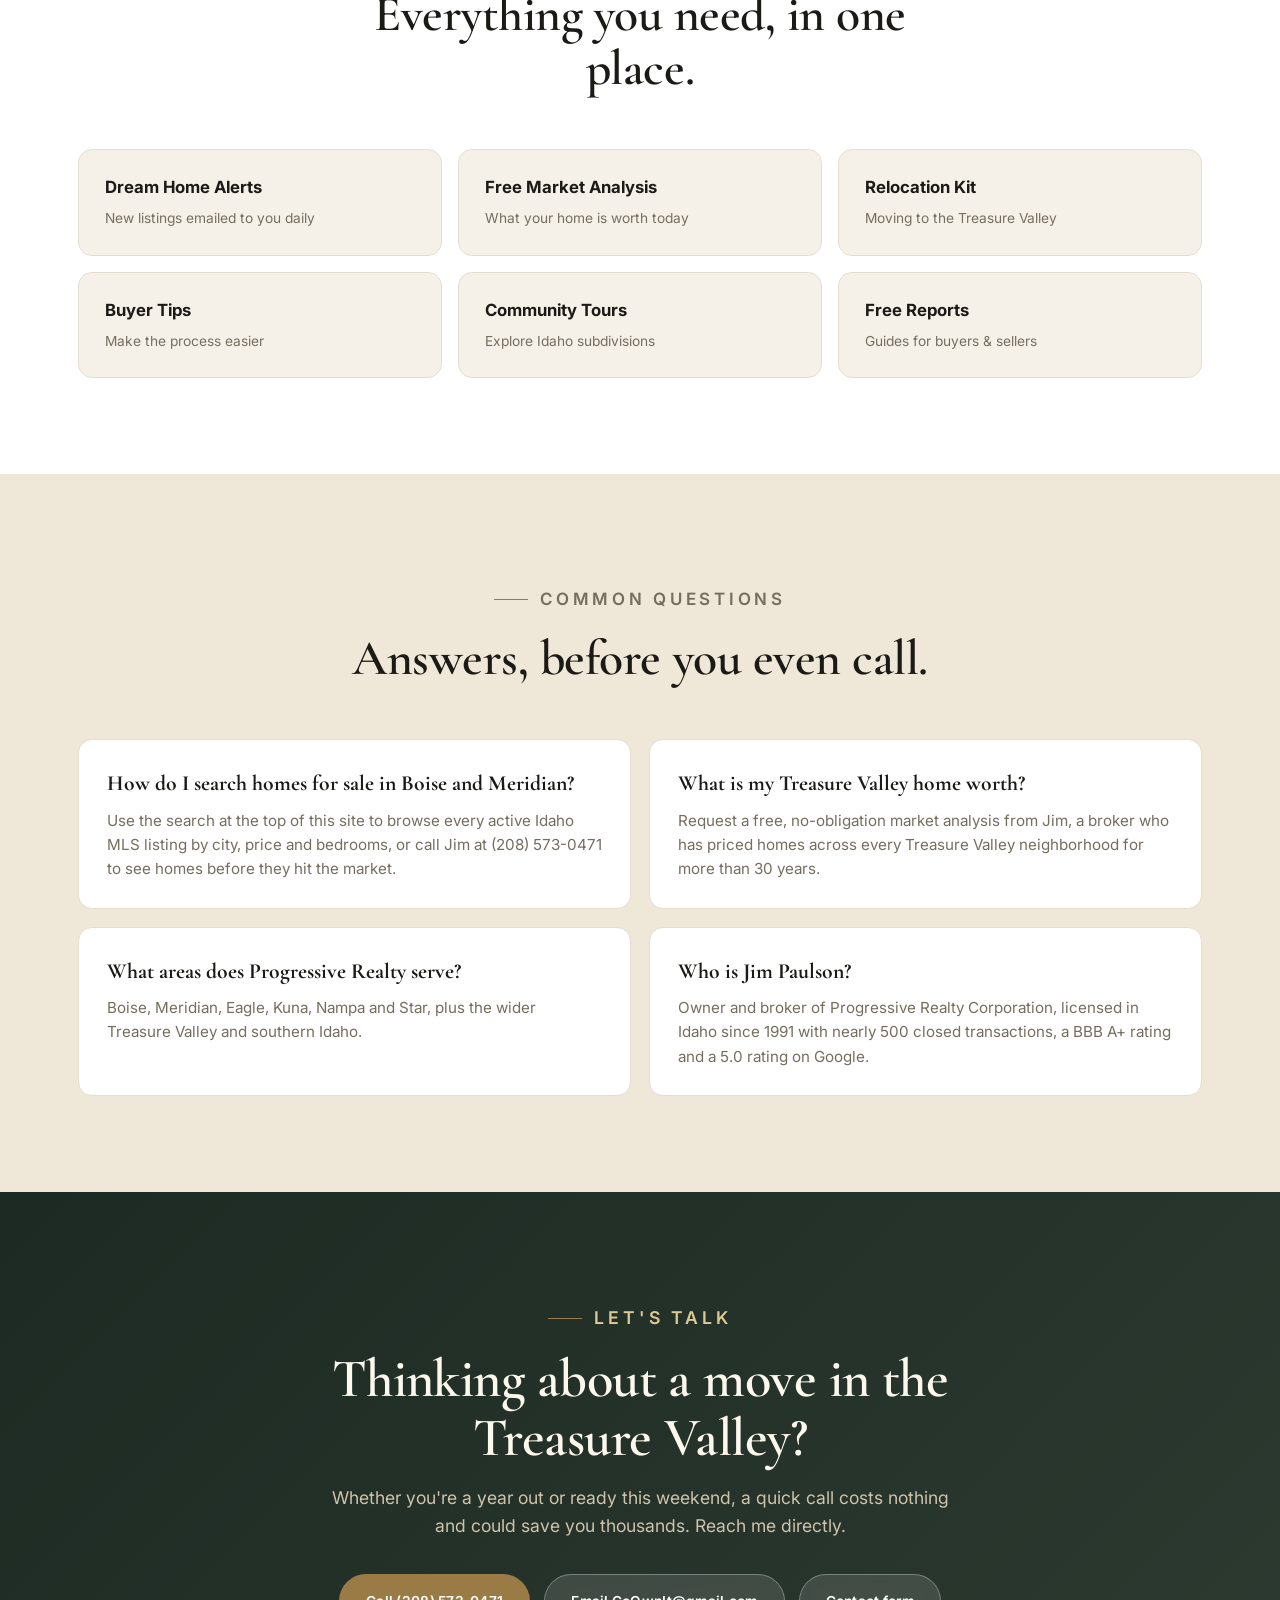
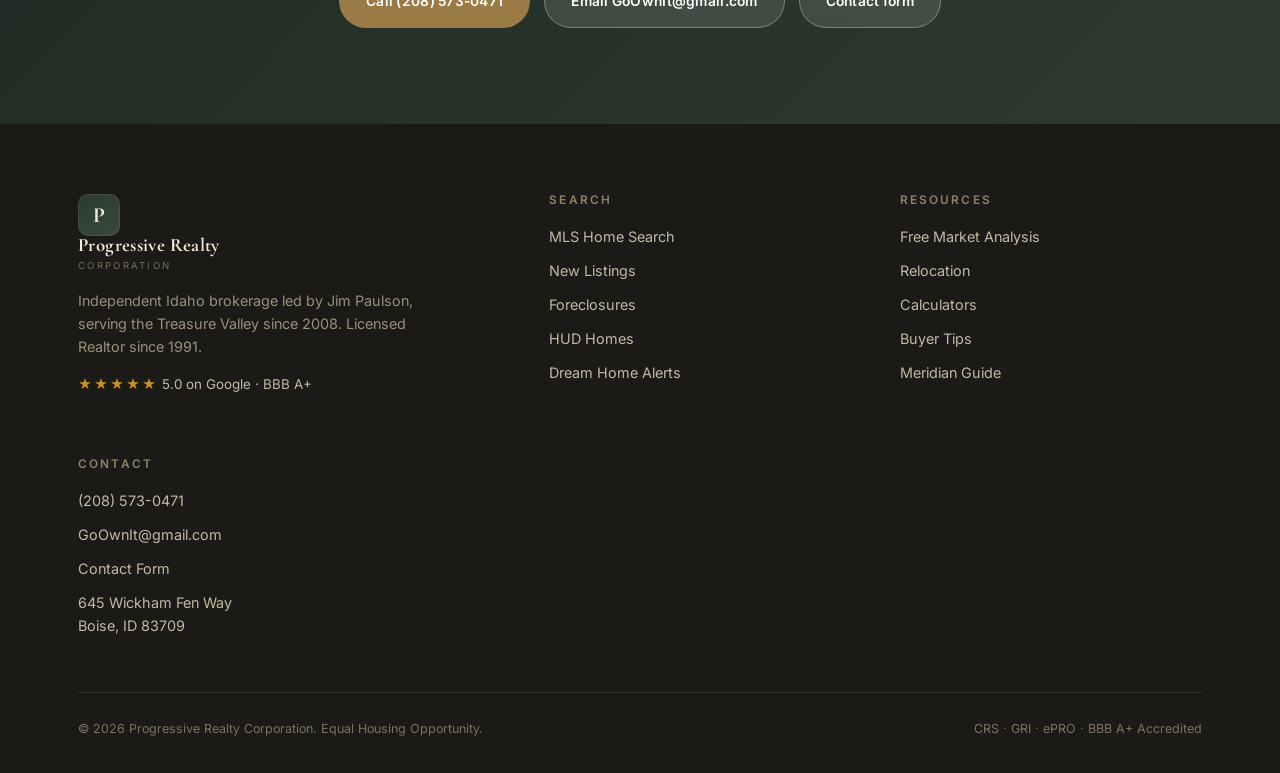
==== commit e28d1e99: "SEO/GEO: WebSite SearchAction, breadcrumbs, geo, speakable, key-takeaways block, local FAQ + FAQPage" ====
--- a/index.html
+++ b/index.html
@@ -15,7 +15,7 @@
 <link rel="preconnect" href="https://fonts.googleapis.com">
 <link rel="preconnect" href="https://fonts.gstatic.com" crossorigin>
 <link href="https://fonts.googleapis.com/css2?family=Cormorant+Garamond:ital,wght@0,500;0,600;0,700;1,500;1,600&family=Inter:wght@400;500;600;700&display=swap" rel="stylesheet">
-<link rel="stylesheet" href="styles.css?v=4">
+<link rel="stylesheet" href="styles.css?v=5">
 <link rel="icon" href="data:image/svg+xml,<svg xmlns='http://www.w3.org/2000/svg' viewBox='0 0 100 100'><rect width='100' height='100' rx='20' fill='%232c3a30'/><text x='50' y='70' font-size='62' text-anchor='middle' fill='%23e9d9b4' font-family='Georgia,serif' font-weight='700'>P</text></svg>">
 <script type="application/ld+json">
 {
@@ -24,10 +24,25 @@
   "url":"https://www.progressive-realty.info/","telephone":"+1-208-573-0471","email":"GoOwnIt@gmail.com",
   "founder":"Jim Paulson","foundingDate":"2008","priceRange":"$$","image":"https://www.progressive-realty.info/home-hero.jpg",
   "address":{"@type":"PostalAddress","streetAddress":"645 Wickham Fen Way","addressLocality":"Boise","addressRegion":"ID","postalCode":"83709","addressCountry":"US"},
-  "areaServed":["Boise, ID","Meridian, ID","Eagle, ID","Kuna, ID","Nampa, ID","Star, ID"],
+  "areaServed":["Boise, ID","Meridian, ID","Eagle, ID","Kuna, ID","Nampa, ID","Star, ID","Treasure Valley","Ada County, ID"],
+  "geo":{"@type":"GeoCoordinates","latitude":43.579,"longitude":-116.279},
+  "hasMap":"https://www.google.com/maps/search/Progressive+Realty+Corporation+645+Wickham+Fen+Way+Boise+ID",
+  "sameAs":["https://www.progressive-realty.info/"],
   "aggregateRating":{"@type":"AggregateRating","ratingValue":"5.0","reviewCount":"8"},
   "award":["Lifetime Top Producer — Boise Regional Realtors","Lifetime Member, Circle of Excellence — Ada County Association of Realtors","Past President, Ada County Association of Realtors (2010)","Past President, Idaho CRS Chapter (2014)"]
 }
+</script>
+<script type="application/ld+json">
+{"@context":"https://schema.org","@type":"WebSite","name":"Progressive Realty Corporation","url":"https://www.progressive-realty.info/",
+"potentialAction":{"@type":"SearchAction","target":"https://www.progressive-realty.info/selectArea.cfm?city={search_term_string}","query-input":"required name=search_term_string"}}
+</script>
+<script type="application/ld+json">
+{"@context":"https://schema.org","@type":"FAQPage","mainEntity":[
+{"@type":"Question","name":"How do I search homes for sale in Boise and Meridian, Idaho?","acceptedAnswer":{"@type":"Answer","text":"Use the search on this site to browse every active Idaho MLS listing by city, price and bedrooms, or call Jim Paulson at (208) 573-0471 to see homes before they hit the market."}},
+{"@type":"Question","name":"What is my Treasure Valley home worth?","acceptedAnswer":{"@type":"Answer","text":"Request a free, no-obligation market analysis from Jim Paulson, a broker who has priced homes across every Treasure Valley neighborhood for more than 30 years."}},
+{"@type":"Question","name":"What areas does Progressive Realty Corporation serve?","acceptedAnswer":{"@type":"Answer","text":"Boise, Meridian, Eagle, Kuna, Nampa and Star, plus the wider Treasure Valley and southern Idaho."}},
+{"@type":"Question","name":"Who is Jim Paulson?","acceptedAnswer":{"@type":"Answer","text":"Jim Paulson is the owner and broker of Progressive Realty Corporation, licensed in Idaho since 1991 with nearly 500 closed transactions, a BBB A+ rating and a 5.0 rating on Google."}}
+]}
 </script>
 </head>
 <body>
@@ -323,6 +338,18 @@
       <a class="res" href="https://www.progressive-realty.info/buyerTips.cfm" target="_blank" rel="noopener"><b>Buyer Tips</b><span>Make the process easier</span></a>
       <a class="res" href="https://www.progressive-realty.info/subdivisionMap.cfm" target="_blank" rel="noopener"><b>Community Tours</b><span>Explore Idaho subdivisions</span></a>
       <a class="res" href="https://www.progressive-realty.info/reports.cfm" target="_blank" rel="noopener"><b>Free Reports</b><span>Guides for buyers &amp; sellers</span></a>
+    </div>
+  </div>
+</section>
+
+<section class="homefaq">
+  <div class="wrap">
+    <div class="section-head center reveal" style="margin-left:auto;margin-right:auto"><p class="eyebrow center">Common questions</p><h2>Answers, before you even call.</h2></div>
+    <div class="faq-list">
+      <div class="faq-item reveal"><b>How do I search homes for sale in Boise and Meridian?</b><p>Use the search at the top of this site to browse every active Idaho MLS listing by city, price and bedrooms, or call Jim at (208) 573-0471 to see homes before they hit the market.</p></div>
+      <div class="faq-item reveal"><b>What is my Treasure Valley home worth?</b><p>Request a free, no-obligation market analysis from Jim, a broker who has priced homes across every Treasure Valley neighborhood for more than 30 years.</p></div>
+      <div class="faq-item reveal"><b>What areas does Progressive Realty serve?</b><p>Boise, Meridian, Eagle, Kuna, Nampa and Star, plus the wider Treasure Valley and southern Idaho.</p></div>
+      <div class="faq-item reveal"><b>Who is Jim Paulson?</b><p>Owner and broker of Progressive Realty Corporation, licensed in Idaho since 1991 with nearly 500 closed transactions, a BBB A+ rating and a 5.0 rating on Google.</p></div>
     </div>
   </div>
 </section>
--- a/styles.css
+++ b/styles.css
@@ -340,3 +340,17 @@
   .calc-amount{font-size:3rem}
   .member{flex-direction:column;text-align:center}
 }
+
+/* GEO/SEO additions */
+.takeaways{background:var(--cream);border:1px solid var(--line);border-left:3px solid var(--bronze);border-radius:0 12px 12px 0;padding:22px 26px;margin:0 0 36px}
+.takeaways b{display:block;font-family:"Inter",sans-serif;font-size:.74rem;letter-spacing:.16em;text-transform:uppercase;color:var(--bronze-deep);margin-bottom:12px}
+.takeaways ul{margin:0;padding:0;list-style:none}
+.takeaways li{position:relative;padding-left:24px;margin-bottom:10px;font-size:1rem;color:var(--ink-soft)}
+.takeaways li::before{content:"";position:absolute;left:2px;top:9px;width:8px;height:8px;border-radius:50%;background:radial-gradient(circle at 35% 35%,#c6a25f,var(--bronze-deep))}
+.takeaways li:last-child{margin-bottom:0}
+.homefaq{background:var(--cream-2)}
+.faq-list{display:grid;grid-template-columns:1fr 1fr;gap:18px}
+.faq-item{background:var(--paper);border:1px solid var(--line);border-radius:14px;padding:26px 28px}
+.faq-item b{font-family:"Cormorant Garamond",serif;font-size:1.35rem;display:block;margin-bottom:8px}
+.faq-item p{margin:0;font-size:.95rem;color:var(--muted)}
+@media(max-width:760px){.faq-list{grid-template-columns:1fr}}
